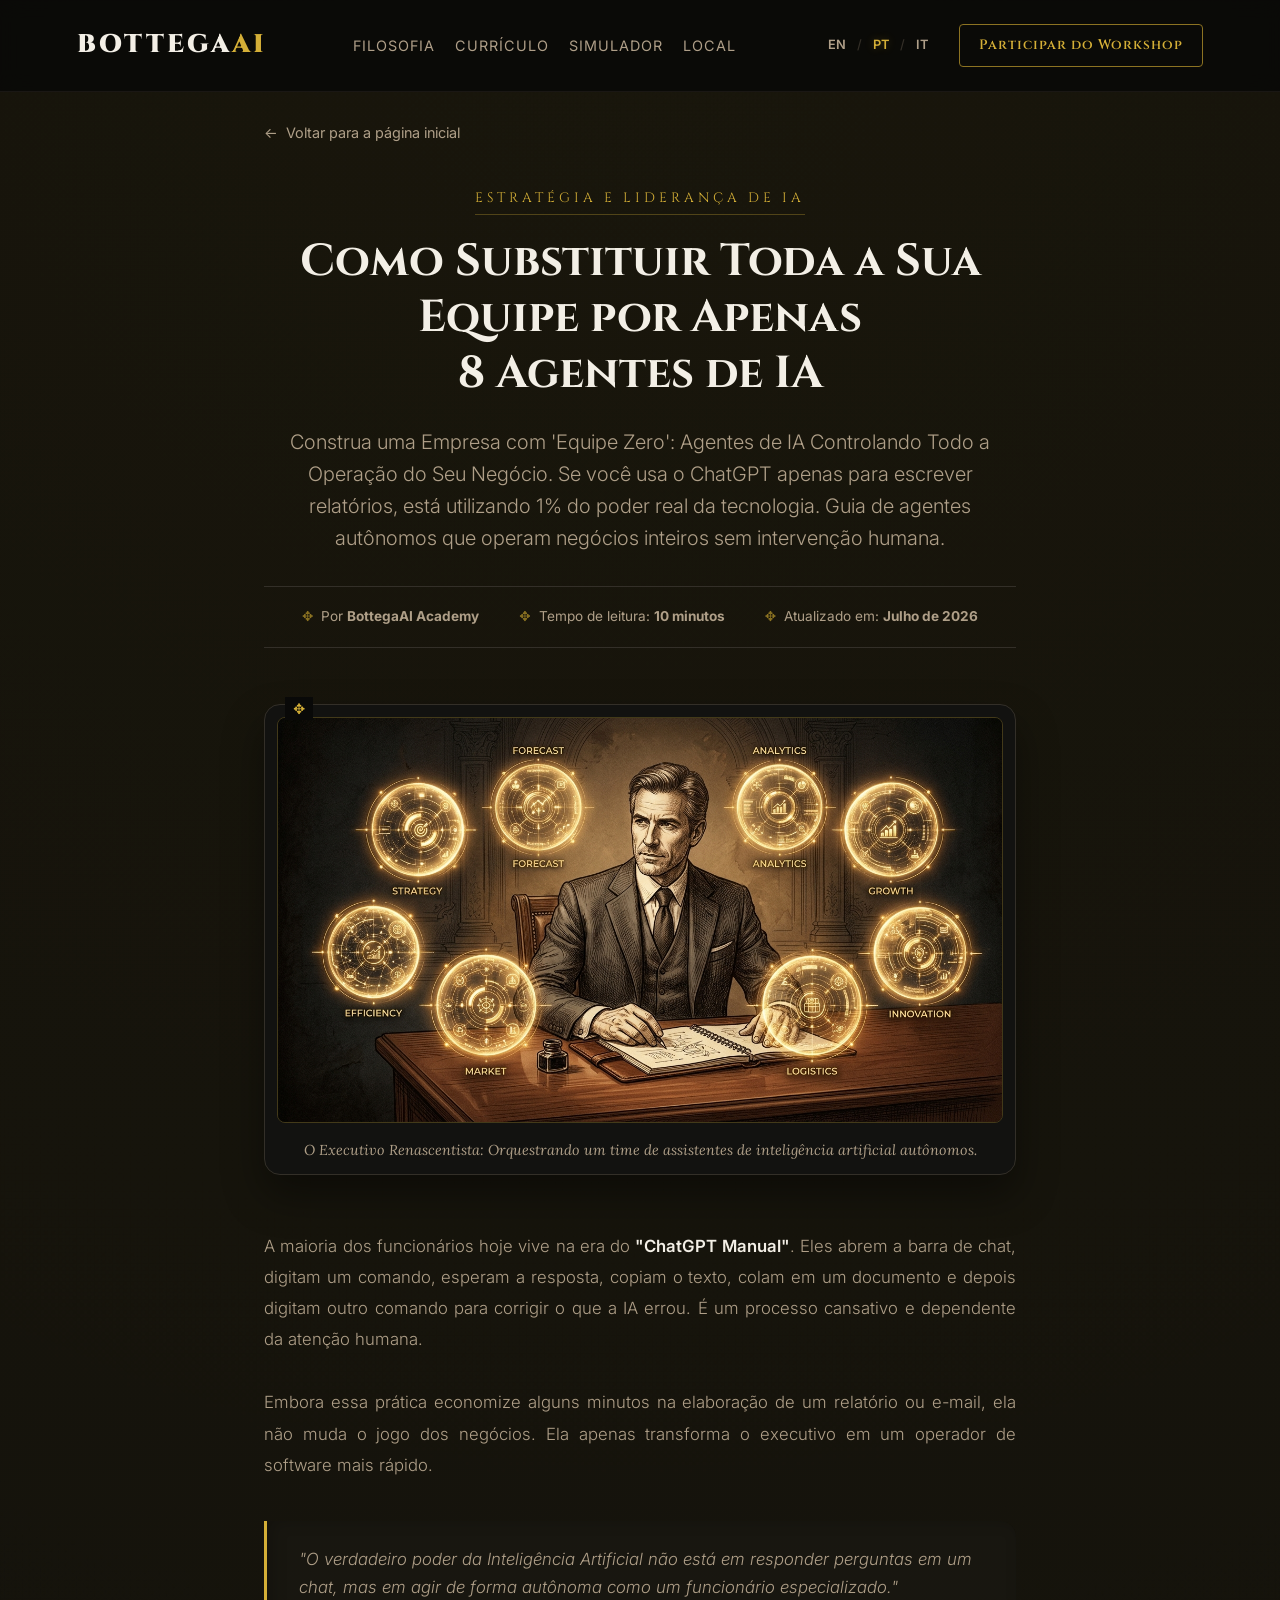
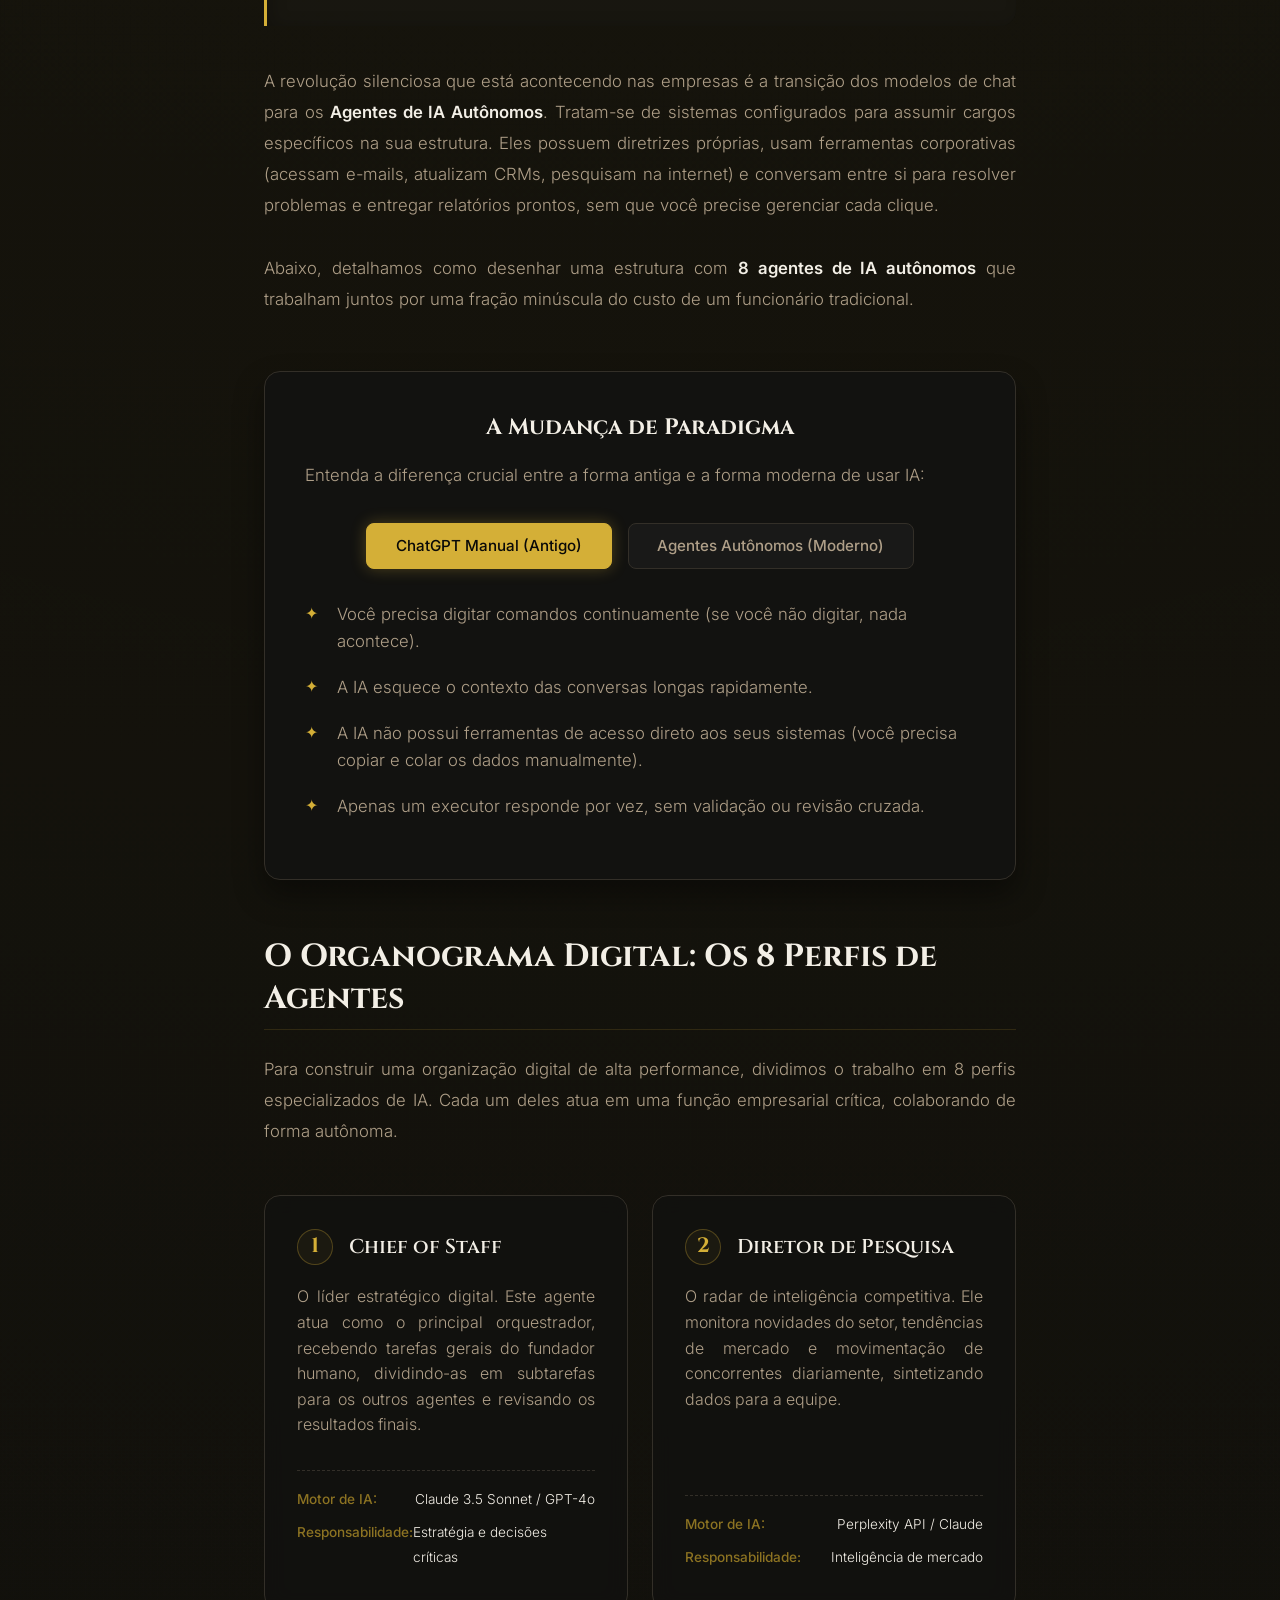
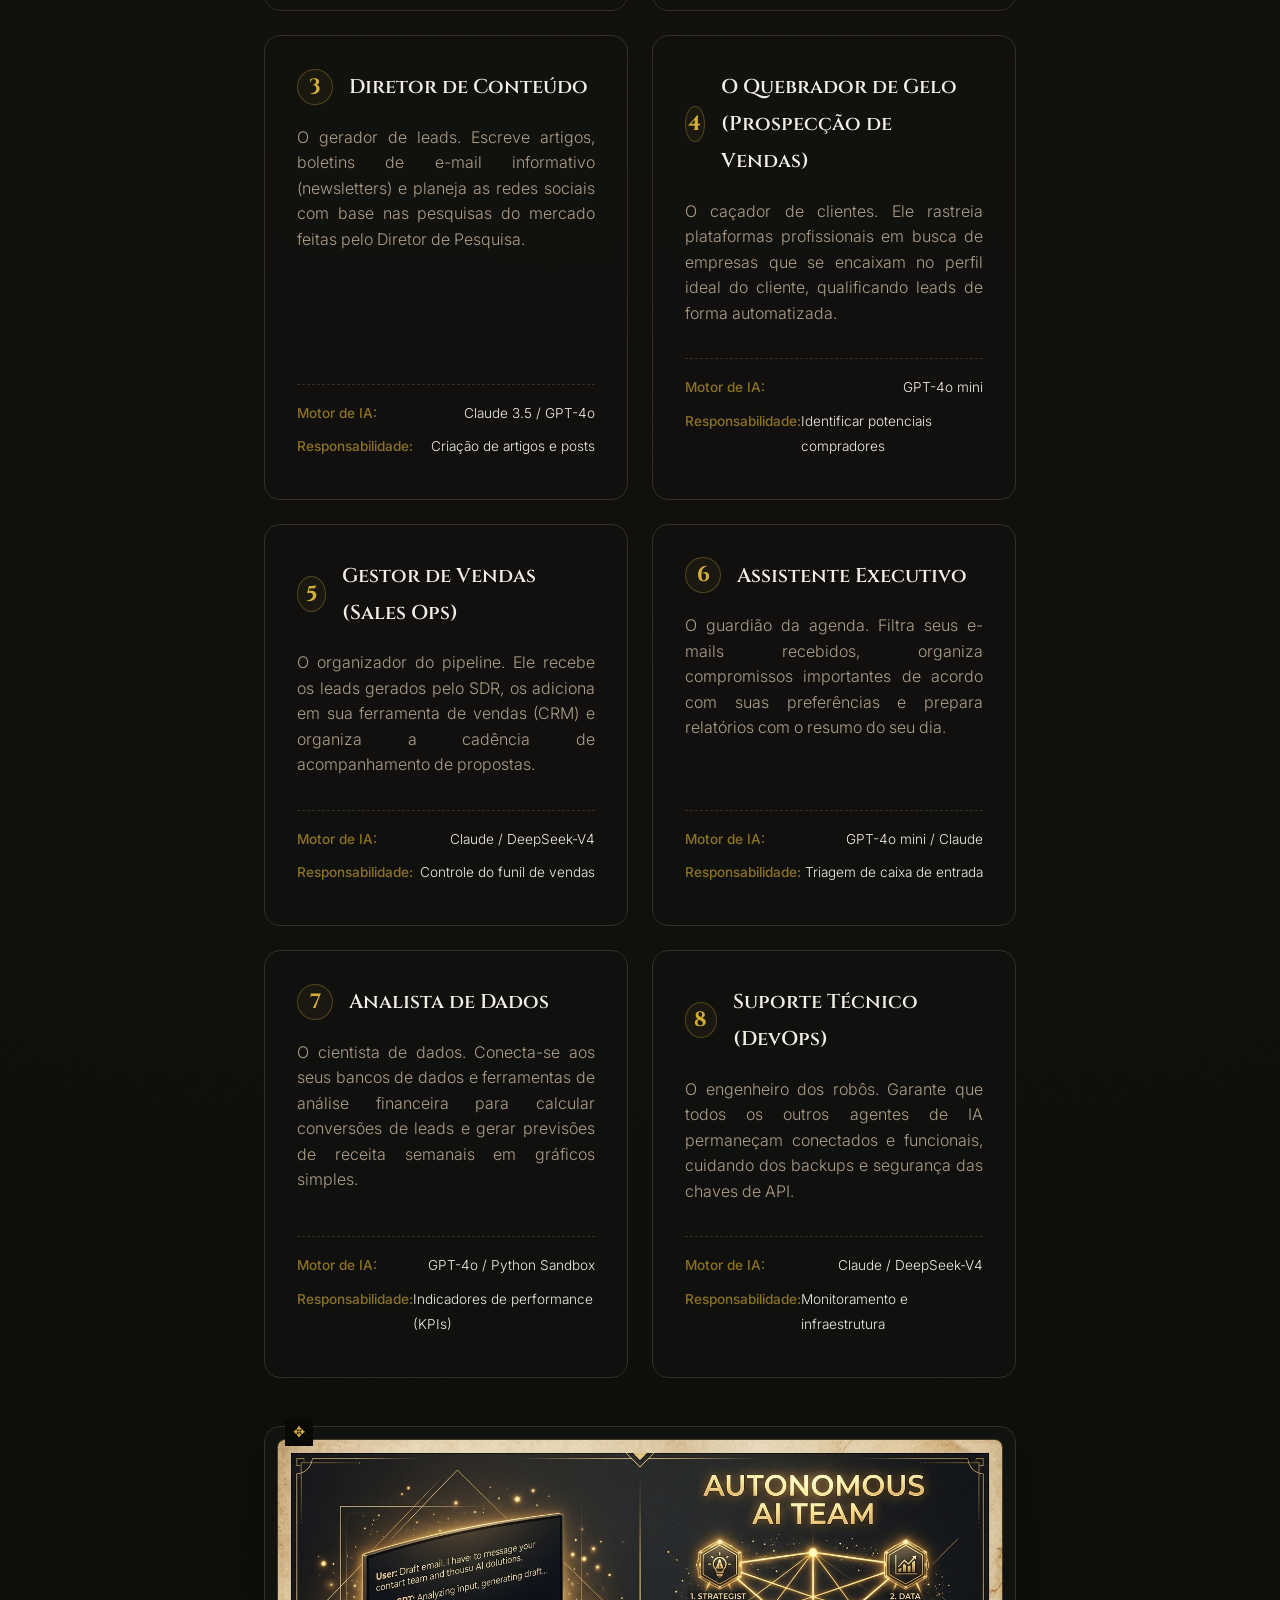
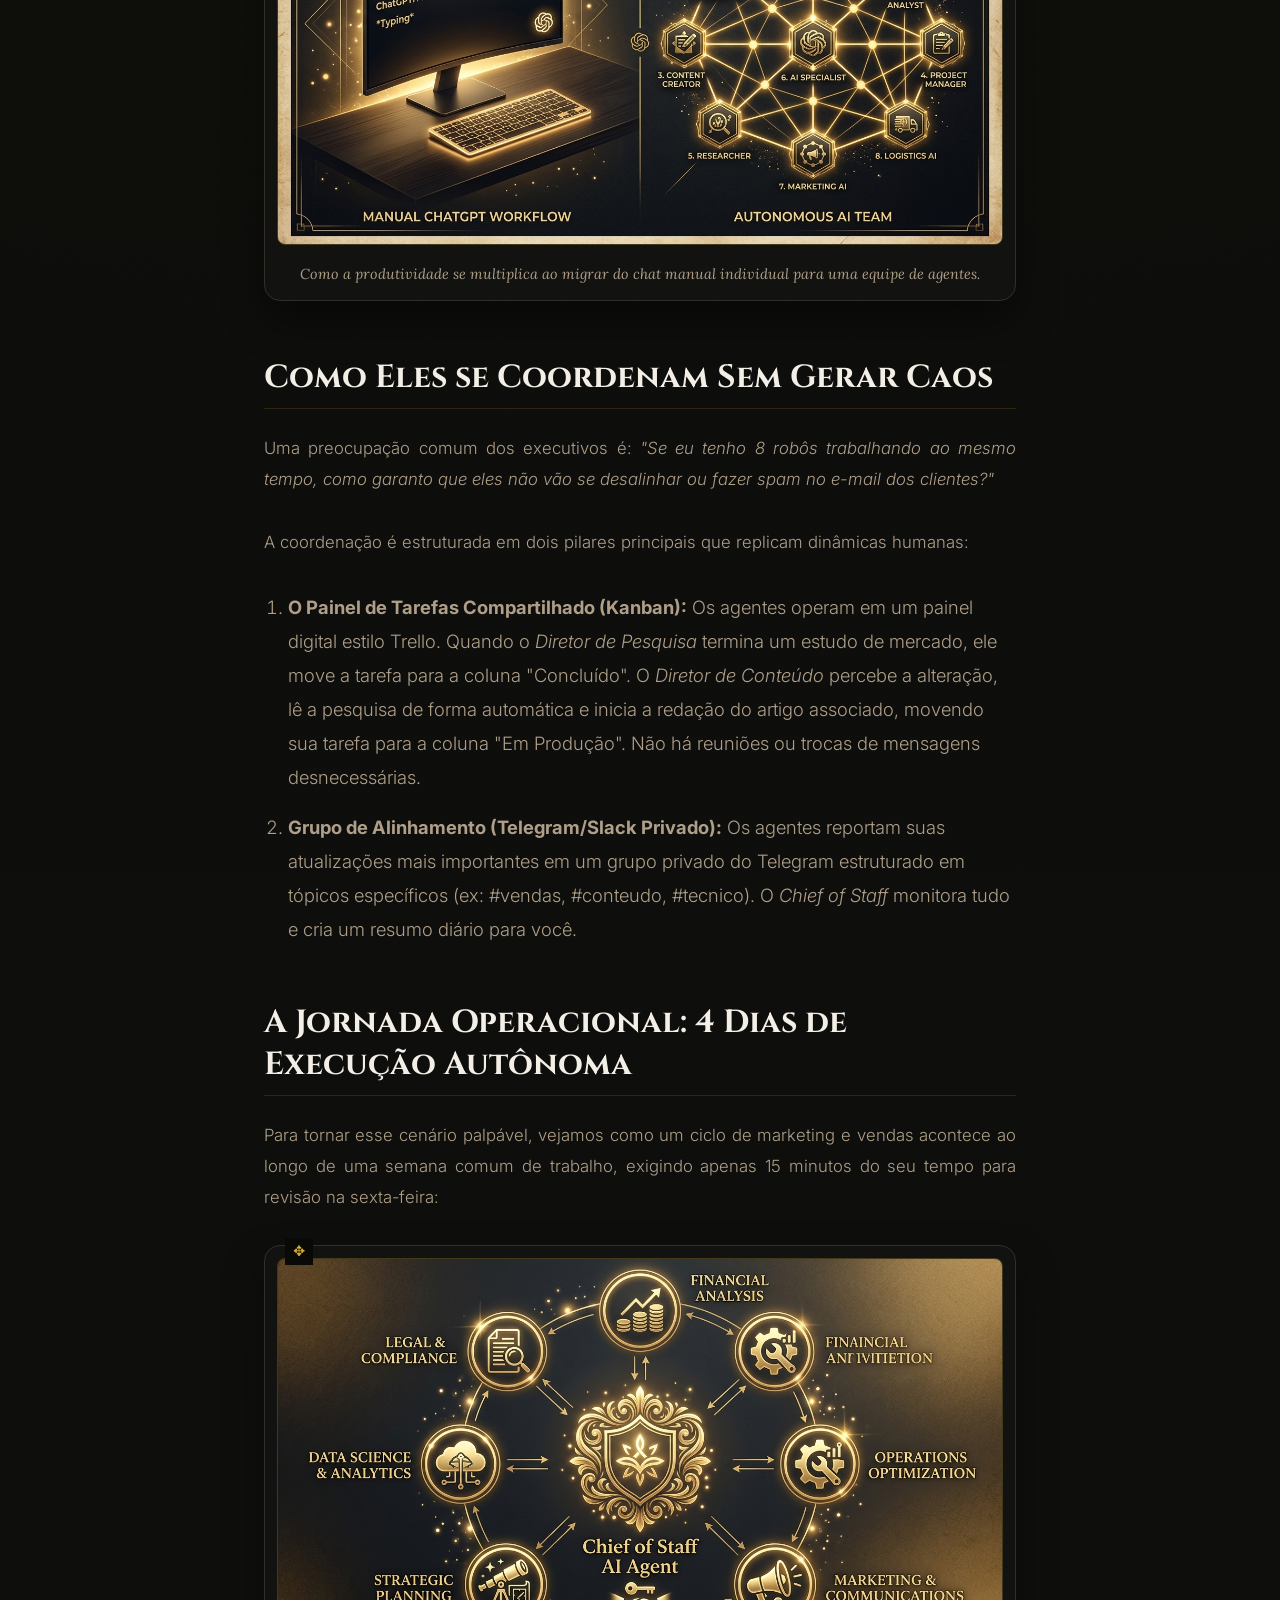
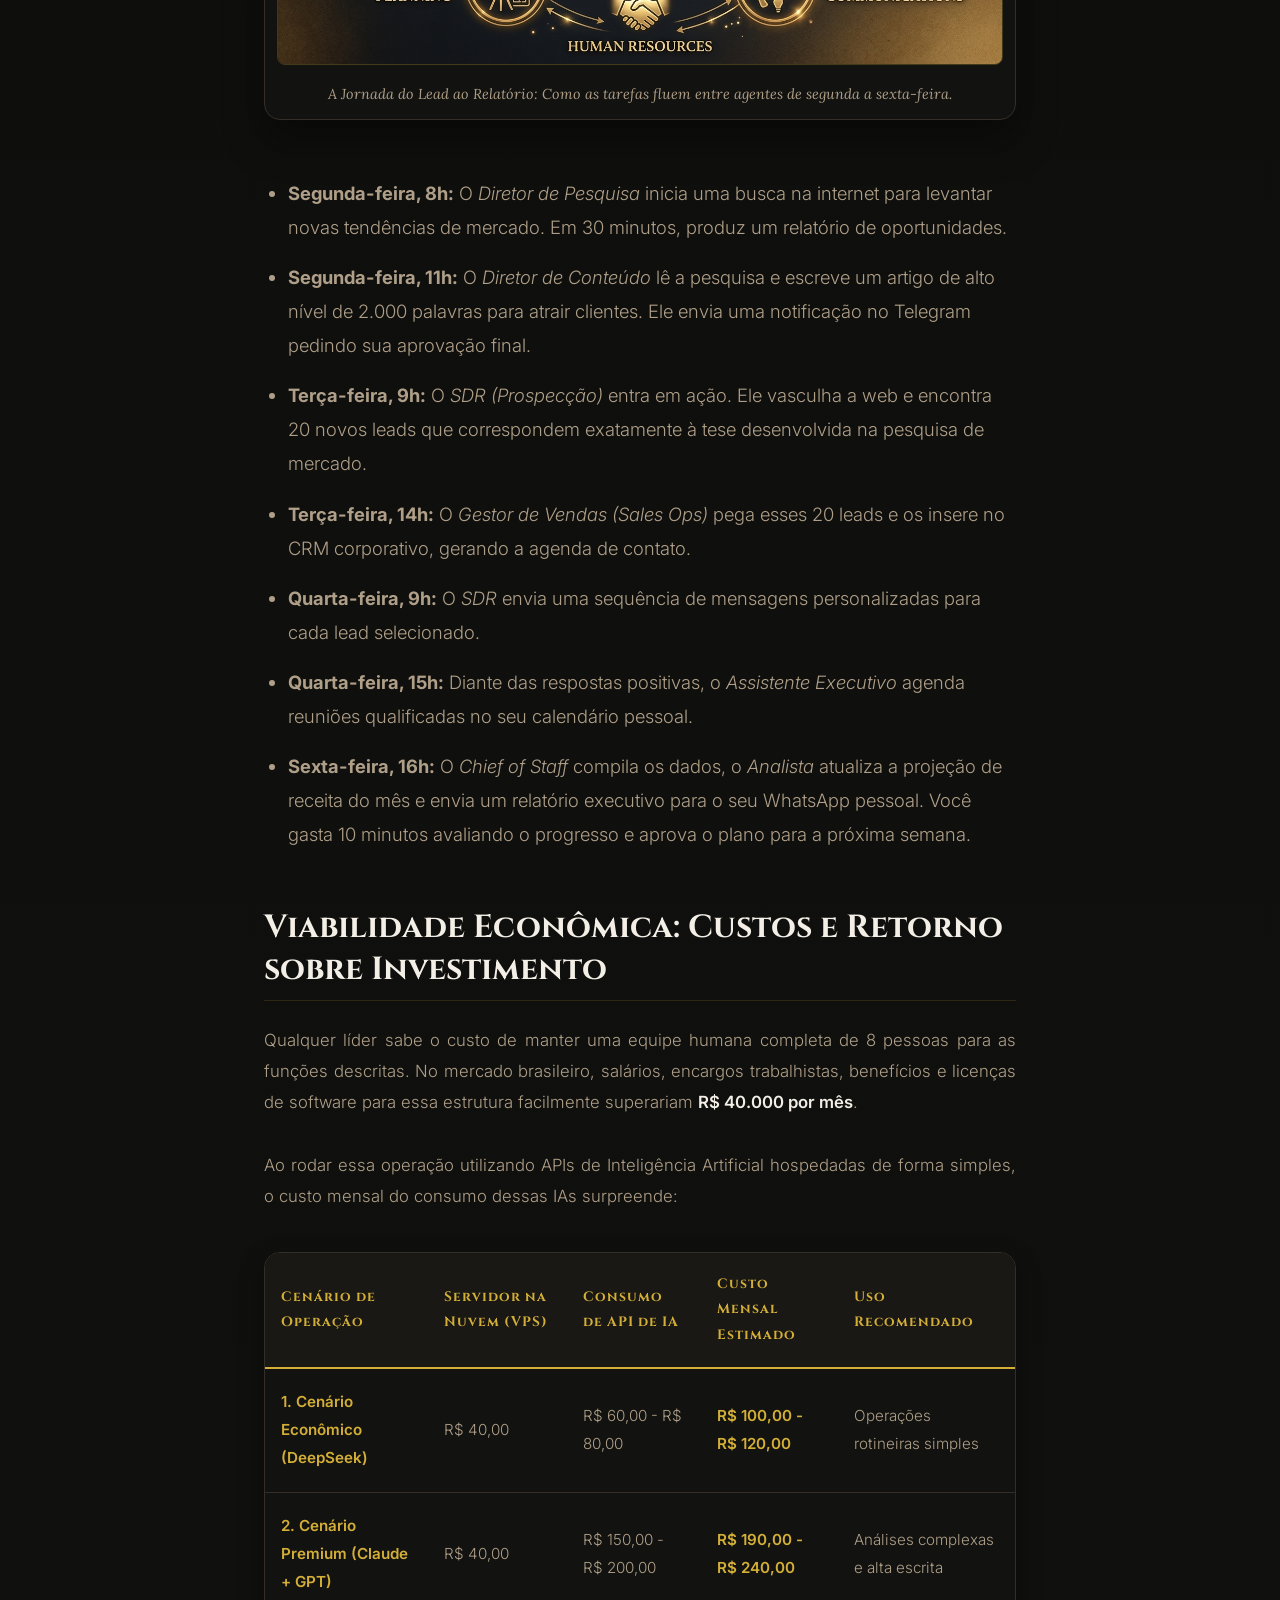
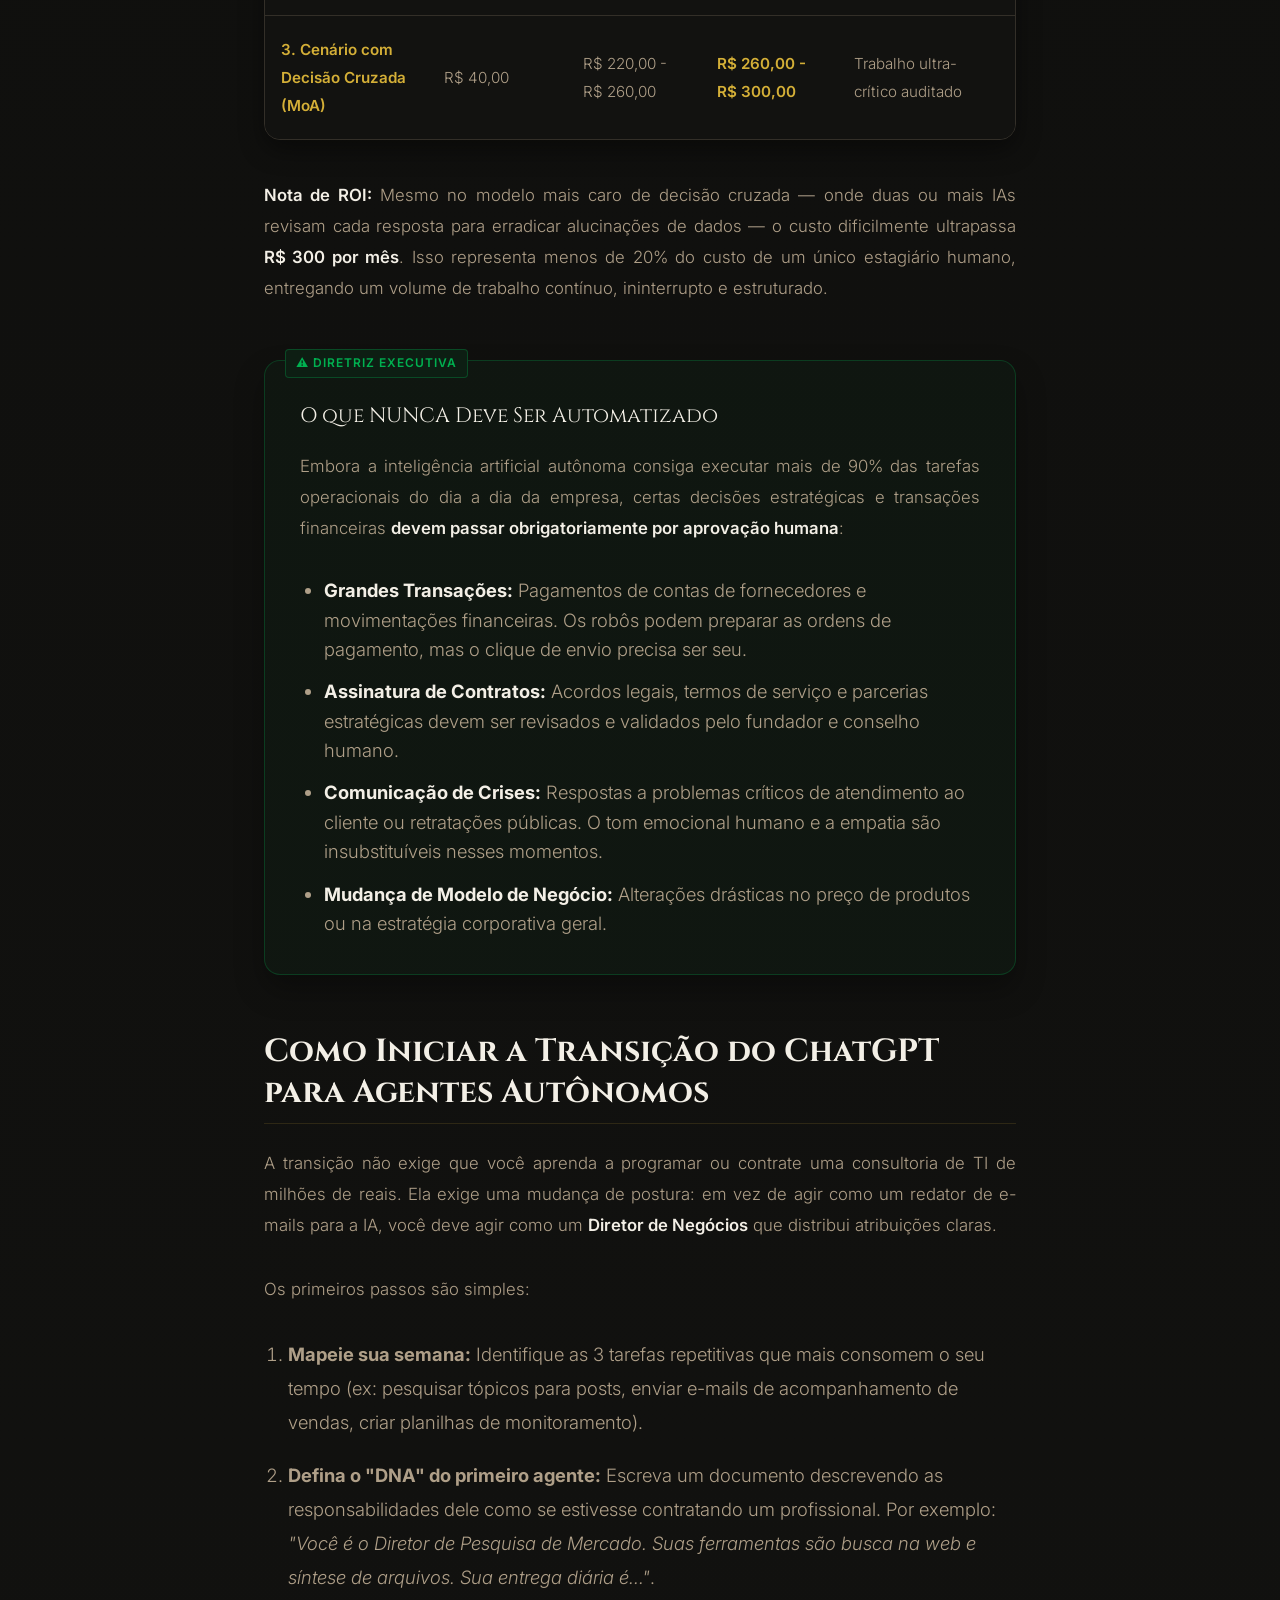
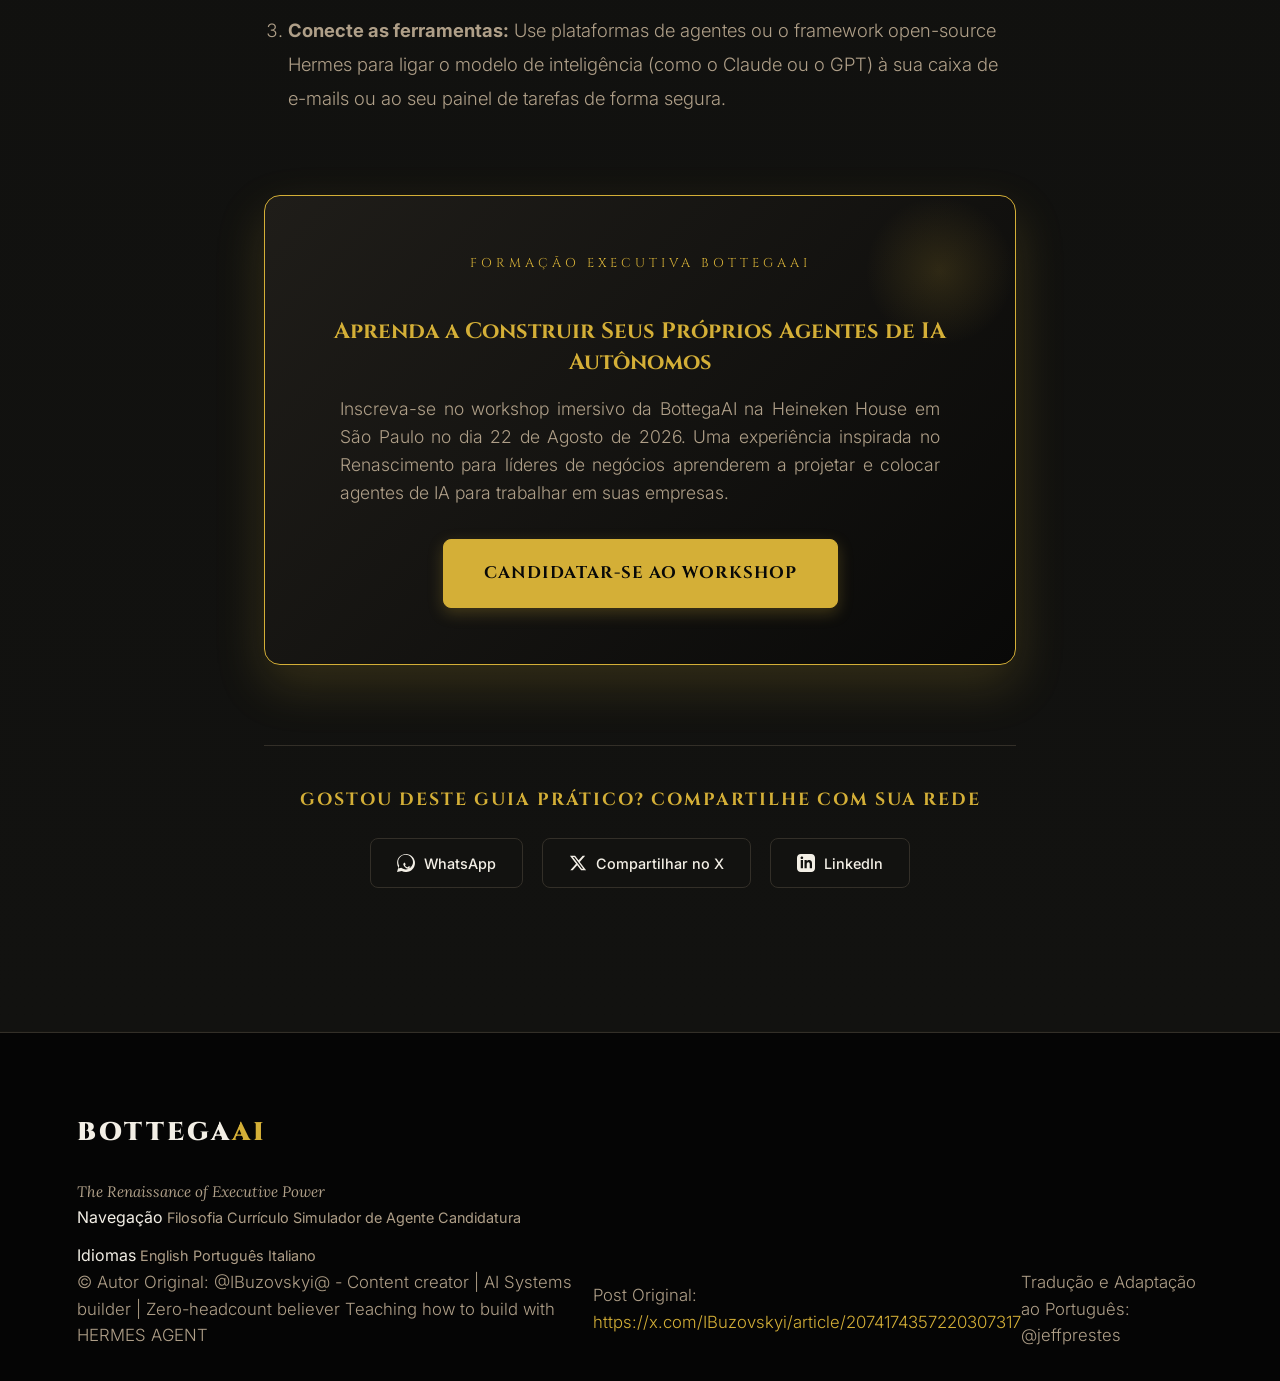
==== artigo-como-substituir-toda-a-sua-equipe-por-apenas-8-agentes-de-ia.html @ 8b1884ce "docs: artigo 01" ====
<!doctype html>
<html lang="pt-BR">
  <head>
    <meta charset="UTF-8" />
    <meta name="viewport" content="width=device-width, initial-scale=1.0" />
    <title>Como Substituir Toda a Sua Equipe por Apenas 8 Agentes de IA | BottegaAI</title>

    <!-- SEO Robots Indexing -->
    <meta name="robots" content="index, follow" />
    <meta name="googlebot" content="index, follow" />
    <link
      rel="canonical"
      href="https://bottegaai.academy/artigo-como-substituir-toda-a-sua-equipe-por-apenas-8-agentes-de-ia.html"
    />

    <!-- Favicon link -->
    <link rel="icon" type="image/jpeg" href="images/favicon.jpg" />

    <!-- General Meta Tags -->
    <meta
      name="description"
      content="Vá além do ChatGPT manual. Saiba como executivos de negócios estão criando empresas com zero funcionários usando 8 agentes de IA autônomos para vendas, marketing, pesquisa e operações."
    />
    <meta
      name="keywords"
      content="BottegaAI, Agentes de IA, Inteligência Artificial Executiva, Produtividade, ChatGPT Executivo, Hermes Agents, IA para Negócios, ROI de IA"
    />

    <!-- Open Graph / Facebook / WhatsApp -->
    <meta property="og:type" content="article" />
    <meta
      property="og:url"
      content="https://bottegaai.academy/artigo-como-substituir-toda-a-sua-equipe-por-apenas-8-agentes-de-ia.html"
    />
    <meta property="og:title" content="Como Substituir Toda a Sua Equipe por Apenas 8 Agentes de IA | BottegaAI" />
    <meta
      property="og:description"
      content="Se você usa o ChatGPT apenas para escrever relatórios, você está usando 1% do poder da Inteligência Artificial. Descubra como construir uma empresa com zero funcionários usando agentes autônomos."
    />
    <meta property="og:image" content="https://bottegaai.academy/images/executivo_agentes_hero.jpg" />
    <meta property="og:image:width" content="1200" />
    <meta property="og:image:height" content="675" />
    <meta property="og:site_name" content="BottegaAI Academy" />

    <!-- Twitter / X.com -->
    <meta name="twitter:card" content="summary_large_image" />
    <meta
      name="twitter:url"
      content="https://bottegaai.academy/artigo-como-substituir-toda-a-sua-equipe-por-apenas-8-agentes-de-ia.html"
    />
    <meta name="twitter:title" content="Como Substituir Toda a Sua Equipe por Apenas 8 Agentes de IA | BottegaAI" />
    <meta
      name="twitter:description"
      content="Esqueça o ChatGPT manual. Descubra como estruturar uma equipe com 8 agentes autônomos para cuidar do marketing, pesquisa, vendas e dados do seu negócio enquanto você dorme."
    />
    <meta name="twitter:image" content="https://bottegaai.academy/images/executivo_agentes_hero.jpg" />
    <meta name="twitter:site" content="@bottega_ai" />

    <!-- Google Fonts -->
    <link rel="preconnect" href="https://fonts.googleapis.com" />
    <link rel="preconnect" href="https://fonts.gstatic.com" crossorigin />
    <link
      href="https://fonts.googleapis.com/css2?family=Cinzel:wght@400;600;700;900&family=Inter:wght@300;400;500;600;700&family=Lora:ital,wght@0,400;0,500;0,600;1,400&display=swap"
      rel="stylesheet"
    />

    <!-- Main Stylesheet Link -->
    <link rel="stylesheet" href="style.css" />

    <!-- Article Page Specific Custom Styles (Responsive & Glassmorphism) -->
    <style>
      :root {
        --color-shadow: rgba(0, 0, 0, 0.4);
        --color-glass-bg: rgba(18, 18, 16, 0.7);
      }

      /* Reading Layout Structure */
      .article-wrapper {
        padding-top: 120px; /* Space for the fixed header */
        padding-bottom: 6rem;
        background-image:
          radial-gradient(circle at 50% 0%, rgba(212, 175, 55, 0.08) 0%, transparent 50%),
          linear-gradient(to bottom, #090908, #121210);
      }

      .article-container {
        max-width: 800px;
        margin: 0 auto;
        padding: 0 1.5rem;
      }

      /* Typography & Header */
      .article-header {
        text-align: center;
        margin-bottom: 3.5rem;
      }

      .article-category {
        font-family: var(--font-serif-header);
        color: var(--color-gold);
        font-size: 0.85rem;
        letter-spacing: 4px;
        text-transform: uppercase;
        margin-bottom: 1.2rem;
        display: inline-block;
        border-bottom: 1px solid rgba(212, 175, 55, 0.3);
        padding-bottom: 4px;
      }

      .article-title {
        font-family: var(--font-serif-header);
        font-size: 2.8rem;
        line-height: 1.25;
        color: var(--color-text);
        margin-bottom: 1.5rem;
        font-weight: 700;
      }

      @media (max-width: 768px) {
        .article-title {
          font-size: 2rem;
        }
      }

      .article-subtitle {
        font-family: var(--font-sans);
        font-size: 1.25rem;
        font-weight: 300;
        line-height: 1.6;
        color: var(--color-text-muted);
        margin-bottom: 2rem;
      }

      .article-meta {
        display: flex;
        justify-content: center;
        align-items: center;
        gap: 2.5rem;
        font-size: 0.85rem;
        color: var(--color-text-muted);
        border-top: 1px solid var(--color-parchment-border);
        border-bottom: 1px solid var(--color-parchment-border);
        padding: 1.2rem 0;
        margin-bottom: 3rem;
        flex-wrap: wrap;
        font-family: var(--font-sans);
      }

      .meta-item {
        display: flex;
        align-items: center;
        gap: 0.5rem;
      }

      .meta-item-separator {
        color: var(--color-gold-dim);
      }

      /* Hero Image Frame (Da Vinci Sketch framing) */
      .article-hero-frame {
        border: 1px solid var(--color-parchment-border);
        padding: 12px;
        background: var(--color-bg-offset);
        margin-bottom: 3.5rem;
        box-shadow: 0 20px 40px var(--color-shadow);
        border-radius: var(--border-radius-lg);
        position: relative;
      }

      .article-hero-frame::before {
        content: "✥";
        position: absolute;
        top: -8px;
        left: 20px;
        background: var(--color-bg);
        padding: 0 8px;
        color: var(--color-gold);
        font-size: 0.9rem;
      }

      .article-hero-frame img {
        width: 100%;
        height: auto;
        display: block;
        border-radius: var(--border-radius-md);
        border: 1px solid rgba(212, 175, 55, 0.25);
      }

      .image-caption {
        font-family: var(--font-serif-body);
        font-style: italic;
        font-size: 0.9rem;
        color: var(--color-text-muted);
        text-align: center;
        margin-top: 1rem;
        display: block;
      }

      /* Paragraphs & Text Body */
      .article-content {
        font-family: var(--font-sans);
        font-size: 1.15rem;
        font-weight: 300;
        line-height: 1.85;
        color: var(--color-text-muted);
      }

      .article-content p {
        margin-bottom: 2rem;
        text-align: justify;
      }

      @media (max-width: 600px) {
        .article-content p {
          text-align: left;
        }
      }

      .article-content p strong {
        color: var(--color-text);
        font-weight: 600;
      }

      .article-content h2 {
        font-family: var(--font-serif-header);
        font-size: 2rem;
        color: var(--color-text);
        margin: 3.5rem 0 1.5rem 0;
        padding-bottom: 0.6rem;
        border-bottom: 1px solid rgba(212, 175, 55, 0.15);
        line-height: 1.3;
      }

      .article-content h3 {
        font-family: var(--font-serif-header);
        font-size: 1.4rem;
        color: var(--color-gold);
        margin: 2.5rem 0 1rem 0;
        line-height: 1.4;
      }

      /* Premium Quotes */
      .article-content blockquote {
        font-family: var(--font-serif-body);
        font-style: italic;
        border-left: 3px solid var(--color-gold);
        padding: 1.5rem 2rem;
        margin: 2.5rem 0;
        color: var(--color-text);
        font-size: 1.3rem;
        line-height: 1.7;
        background: rgba(31, 29, 25, 0.35);
        border-radius: 0 var(--border-radius-lg) var(--border-radius-lg) 0;
        box-shadow: inset 5px 0 15px rgba(0, 0, 0, 0.2);
      }

      .article-content blockquote p {
        margin-bottom: 0;
        text-align: left;
      }

      /* Interactive Paradigm Toggle (ChatGPT vs Agents) */
      .paradigm-selector {
        background: var(--color-bg-offset);
        border: 1px solid var(--color-parchment-border);
        border-radius: var(--border-radius-lg);
        padding: 2.5rem;
        margin: 3.5rem 0;
        box-shadow: 0 15px 30px var(--color-shadow);
      }

      .paradigm-header {
        text-align: center;
        margin-bottom: 2rem;
      }

      .paradigm-header h3 {
        margin-top: 0;
        color: var(--color-text);
      }

      .paradigm-tabs {
        display: flex;
        justify-content: center;
        gap: 1rem;
        margin-bottom: 2rem;
      }

      .paradigm-btn {
        background: rgba(255, 255, 255, 0.03);
        border: 1px solid var(--color-parchment-border);
        color: var(--color-text-muted);
        padding: 0.8rem 1.8rem;
        font-family: var(--font-sans);
        font-size: 0.95rem;
        font-weight: 500;
        cursor: pointer;
        border-radius: var(--border-radius-md);
        transition: var(--transition-smooth);
      }

      .paradigm-btn.active {
        background: var(--color-gold);
        color: var(--color-bg);
        border-color: var(--color-gold);
        box-shadow: 0 0 15px var(--color-gold-glow);
      }

      .paradigm-pane {
        display: none;
        animation: fadeIn 0.4s ease;
      }

      .paradigm-pane.active {
        display: block;
      }

      .paradigm-list {
        list-style: none;
        padding: 0;
      }

      .paradigm-list li {
        position: relative;
        padding-left: 2rem;
        margin-bottom: 1.2rem;
        line-height: 1.6;
        color: var(--color-text-muted);
        font-size: 1.05rem;
      }

      .paradigm-list li::before {
        content: "✦";
        position: absolute;
        left: 0;
        color: var(--color-gold);
        font-size: 1rem;
      }

      /* 8 Agent Cards Grid */
      .agent-grid {
        display: grid;
        grid-template-columns: repeat(auto-fill, minmax(340px, 1fr));
        gap: 1.5rem;
        margin: 3rem 0;
      }

      @media (max-width: 768px) {
        .agent-grid {
          grid-template-columns: 1fr;
        }
      }

      .agent-card {
        background: var(--color-glass-bg);
        border: 1px solid var(--color-parchment-border);
        border-radius: var(--border-radius-lg);
        padding: 2rem;
        transition: var(--transition-smooth);
        backdrop-filter: blur(10px);
        -webkit-backdrop-filter: blur(10px);
        position: relative;
        overflow: hidden;
        display: flex;
        flex-direction: column;
        justify-content: space-between;
      }

      .agent-card::before {
        content: "";
        position: absolute;
        top: 0;
        left: 0;
        width: 4px;
        height: 100%;
        background: var(--color-gold);
        opacity: 0;
        transition: var(--transition-smooth);
      }

      .agent-card:hover {
        border-color: var(--color-gold);
        transform: translateY(-6px);
        box-shadow: 0 15px 30px rgba(212, 175, 55, 0.12);
      }

      .agent-card:hover::before {
        opacity: 1;
      }

      .agent-card-header {
        display: flex;
        align-items: center;
        gap: 1rem;
        margin-bottom: 1.2rem;
      }

      .agent-badge-number {
        font-family: var(--font-serif-header);
        color: var(--color-gold);
        font-size: 1.3rem;
        font-weight: 700;
        border: 1px solid rgba(212, 175, 55, 0.3);
        width: 36px;
        height: 36px;
        display: flex;
        align-items: center;
        justify-content: center;
        border-radius: 50%;
        background: rgba(212, 175, 55, 0.05);
      }

      .agent-card-title {
        font-family: var(--font-serif-header);
        font-size: 1.25rem;
        color: var(--color-text);
        margin: 0;
        font-weight: 600;
      }

      .agent-card-body {
        font-size: 1rem;
        color: var(--color-text-muted);
        margin-bottom: 1.5rem;
        line-height: 1.6;
      }

      .agent-card-details {
        border-top: 1px dashed var(--color-parchment-border);
        padding-top: 1rem;
        font-size: 0.85rem;
      }

      .agent-detail-row {
        display: flex;
        justify-content: space-between;
        margin-bottom: 0.5rem;
      }

      .agent-detail-label {
        color: var(--color-gold-dim);
        font-weight: 500;
      }

      .agent-detail-val {
        color: var(--color-text);
        font-family: var(--font-sans);
      }

      /* Clean Comparison Table */
      .table-responsive {
        overflow-x: auto;
        margin: 2.5rem 0;
        border: 1px solid var(--color-parchment-border);
        border-radius: var(--border-radius-lg);
        box-shadow: 0 10px 25px var(--color-shadow);
      }

      table {
        width: 100%;
        border-collapse: collapse;
        font-family: var(--font-sans);
        background: var(--color-bg-offset);
        min-width: 500px;
      }

      th {
        background-color: rgba(31, 29, 25, 0.6);
        border-bottom: 2px solid var(--color-gold);
        padding: 1.2rem 1rem;
        text-align: left;
        font-family: var(--font-serif-header);
        color: var(--color-gold);
        font-size: 0.85rem;
        letter-spacing: 1px;
      }

      td {
        border-bottom: 1px solid var(--color-parchment-border);
        padding: 1.2rem 1rem;
        color: var(--color-text-muted);
        font-size: 0.95rem;
      }

      tr:last-child td {
        border-bottom: none;
      }

      tr:hover td {
        color: var(--color-text);
        background-color: rgba(255, 255, 255, 0.015);
      }

      .td-highlight {
        color: var(--color-gold);
        font-weight: 600;
      }

      /* Human Guidelines Warning Box */
      .info-box {
        background: rgba(0, 176, 80, 0.04);
        border: 1px solid rgba(0, 176, 80, 0.25);
        border-radius: var(--border-radius-lg);
        padding: 2.2rem;
        margin: 3.5rem 0;
        position: relative;
        box-shadow: 0 15px 30px rgba(0, 0, 0, 0.3);
      }

      .info-box::after {
        content: "⚠️ Diretriz Executiva";
        position: absolute;
        top: -12px;
        left: 20px;
        background: #0d1e13;
        color: var(--color-heineken-green);
        border: 1px solid rgba(0, 176, 80, 0.3);
        border-radius: var(--border-radius-sm);
        padding: 2px 10px;
        font-size: 0.75rem;
        font-family: var(--font-sans);
        font-weight: 600;
        text-transform: uppercase;
        letter-spacing: 1px;
      }

      .info-box-title {
        font-family: var(--font-serif-header);
        font-size: 1.3rem;
        color: var(--color-text);
        margin-top: 0;
        margin-bottom: 1rem;
        display: flex;
        align-items: center;
        gap: 0.5rem;
      }

      .info-box ul {
        padding-left: 1.5rem;
        margin-bottom: 0;
      }

      .info-box li {
        margin-bottom: 0.8rem;
        color: var(--color-text-muted);
        line-height: 1.6;
      }

      .info-box li strong {
        color: var(--color-text);
      }

      .info-box li:last-child {
        margin-bottom: 0;
      }

      /* Social Share Buttons */
      .social-share-section {
        text-align: center;
        margin: 4.5rem 0 3rem 0;
        padding-top: 2.5rem;
        border-top: 1px solid var(--color-parchment-border);
      }

      .social-share-title {
        font-family: var(--font-serif-header);
        font-size: 1.1rem;
        color: var(--color-gold);
        letter-spacing: 2px;
        margin-bottom: 1.5rem;
        text-transform: uppercase;
      }

      .social-share-buttons {
        display: flex;
        justify-content: center;
        align-items: center;
        gap: 1.2rem;
        flex-wrap: wrap;
      }

      .share-btn {
        display: inline-flex;
        align-items: center;
        gap: 0.6rem;
        padding: 0.8rem 1.6rem;
        border-radius: var(--border-radius-md);
        font-family: var(--font-sans);
        font-weight: 500;
        font-size: 0.9rem;
        color: var(--color-text);
        background: var(--color-bg-offset);
        border: 1px solid var(--color-parchment-border);
        transition: var(--transition-smooth);
        cursor: pointer;
        text-decoration: none;
      }

      .share-btn svg {
        width: 18px;
        height: 18px;
        fill: currentColor;
      }

      .share-btn-whatsapp:hover {
        border-color: #25d366;
        color: #25d366;
        background: rgba(37, 211, 102, 0.05);
        box-shadow: 0 0 15px rgba(37, 211, 102, 0.15);
      }

      .share-btn-x:hover {
        border-color: #ffffff;
        color: #ffffff;
        background: rgba(255, 255, 255, 0.05);
        box-shadow: 0 0 15px rgba(255, 255, 255, 0.15);
      }

      .share-btn-linkedin:hover {
        border-color: #0077b5;
        color: #0077b5;
        background: rgba(0, 119, 181, 0.05);
        box-shadow: 0 0 15px rgba(0, 119, 181, 0.15);
      }

      /* Final Action CTA Block */
      .article-cta-block {
        background: linear-gradient(135deg, var(--color-parchment-dark) 0%, #090908 100%);
        border: 1px solid var(--color-gold);
        border-radius: var(--border-radius-lg);
        padding: 3.5rem 2.5rem;
        text-align: center;
        margin: 5rem 0;
        box-shadow: 0 20px 50px rgba(212, 175, 55, 0.18);
        position: relative;
        overflow: hidden;
      }

      .article-cta-block::before {
        content: "";
        position: absolute;
        top: 0;
        right: 0;
        width: 150px;
        height: 150px;
        background: radial-gradient(circle, rgba(212, 175, 55, 0.15) 0%, transparent 70%);
        pointer-events: none;
      }

      .article-cta-tag {
        font-family: var(--font-serif-header);
        color: var(--color-gold);
        font-size: 0.8rem;
        letter-spacing: 4px;
        text-transform: uppercase;
        margin-bottom: 1rem;
        display: block;
      }

      .article-cta-title {
        font-family: var(--font-serif-header);
        font-size: 2.2rem;
        color: var(--color-text);
        margin: 0 0 1.2rem 0;
        line-height: 1.2;
      }

      @media (max-width: 600px) {
        .article-cta-title {
          font-size: 1.7rem;
        }
      }

      .article-cta-desc {
        font-family: var(--font-sans);
        font-size: 1.1rem;
        color: var(--color-text-muted);
        margin-bottom: 2.2rem;
        line-height: 1.6;
        max-width: 600px;
        margin-left: auto;
        margin-right: auto;
      }

      .article-cta-btn {
        display: inline-block;
        background: var(--color-gold);
        color: var(--color-bg);
        padding: 1.1rem 2.5rem;
        border-radius: var(--border-radius-md);
        font-family: var(--font-serif-header);
        font-weight: 700;
        font-size: 1.05rem;
        letter-spacing: 1px;
        transition: var(--transition-smooth);
        border: 1px solid var(--color-gold);
        box-shadow: 0 5px 15px rgba(212, 175, 55, 0.25);
        text-decoration: none;
        text-transform: uppercase;
      }

      .article-cta-btn:hover {
        background: var(--color-gold-hover);
        color: var(--color-bg);
        transform: translateY(-2px);
        box-shadow: 0 8px 25px rgba(212, 175, 55, 0.4);
      }

      .back-to-home {
        display: inline-flex;
        align-items: center;
        gap: 0.5rem;
        color: var(--color-text-muted);
        font-size: 0.9rem;
        margin-bottom: 2.5rem;
        transition: var(--transition-smooth);
      }

      .back-to-home:hover {
        color: var(--color-gold);
      }

      /* Animation */
      @keyframes fadeIn {
        from {
          opacity: 0;
          transform: translateY(10px);
        }
        to {
          opacity: 1;
          transform: translateY(0);
        }
      }
    </style>

    <!-- Schema.org JSON-LD Structured Data for Google Indexing -->
    <script type="application/ld+json">
      {
        "@context": "https://schema.org",
        "@type": "Article",
        "headline": "Como Substituir Toda a Sua Equipe por Apenas 8 Agentes de IA",
        "alternativeHeadline": "Guia Prático para Executivos: Criando uma empresa com zero funcionários usando inteligência artificial autônoma",
        "image": [
          "https://bottegaai.academy/images/executivo_agentes_hero.jpg",
          "https://bottegaai.academy/images/workflow_agentes_ia.jpg",
          "https://bottegaai.academy/images/chatgpt_vs_agents.jpg"
        ],
        "author": {
          "@type": "Organization",
          "name": "BottegaAI Academy",
          "url": "https://bottegaai.academy/"
        },
        "publisher": {
          "@type": "Organization",
          "name": "BottegaAI",
          "logo": {
            "@type": "ImageObject",
            "url": "https://bottegaai.academy/images/favicon.jpg"
          }
        },
        "datePublished": "2026-07-09",
        "dateModified": "2026-07-09",
        "description": "Se você usa o ChatGPT apenas para escrever relatórios, você está usando 1% do poder da Inteligência Artificial. Descubra como criar equipes de agentes autônomos para gerenciar sua empresa.",
        "mainEntityOfPage": {
          "@type": "WebPage",
          "@id": "https://bottegaai.academy/artigo-agentes-ia.html"
        }
      }
    </script>
  </head>
  <body>
    <!-- Header / Navigation -->
    <header class="main-header" id="header-section">
      <div class="logo">
        <a href="pt.html" style="text-decoration: none"
          ><span class="logo-text">BOTTEGA<span class="gold-text">AI</span></span></a
        >
      </div>
      <nav class="nav-menu" id="navigation-menu">
        <a href="pt.html#philosophy" class="nav-link">Filosofia</a>
        <a href="pt.html#curriculum" class="nav-link">Currículo</a>
        <a href="pt.html#simulator" class="nav-link">Simulador</a>
        <a href="pt.html#venue" class="nav-link">Local</a>
      </nav>

      <div class="header-right">
        <!-- Language Switcher links to home pages -->
        <div class="lang-switcher" id="language-switcher">
          <a href="index.html" class="lang-btn">EN</a>
          <span class="lang-separator">/</span>
          <a href="pt.html" class="lang-btn active">PT</a>
          <span class="lang-separator">/</span>
          <a href="it.html" class="lang-btn">IT</a>
        </div>
        <a href="pt.html#register" class="cta-button-nav" id="nav-cta">Participar do Workshop</a>
      </div>
    </header>

    <div class="article-wrapper">
      <div class="article-container">
        <a href="pt.html" class="back-to-home"> <span>←</span> Voltar para a página inicial </a>

        <article>
          <header class="article-header">
            <span class="article-category">Estratégia e Liderança de IA</span>
            <h1 class="article-title">Como Substituir Toda a Sua Equipe por Apenas<br />8 Agentes de IA</h1>
            <p class="article-subtitle">
              Construa uma Empresa com 'Equipe Zero': Agentes de IA Controlando Todo a Operação do Seu Negócio. Se você
              usa o ChatGPT apenas para escrever relatórios, está utilizando 1% do poder real da tecnologia. Guia de
              agentes autônomos que operam negócios inteiros sem intervenção humana.
            </p>

            <div class="article-meta">
              <div class="meta-item">
                <span class="meta-item-separator">✥</span>
                <span>Por <strong>BottegaAI Academy</strong></span>
              </div>
              <div class="meta-item">
                <span class="meta-item-separator">✥</span>
                <span>Tempo de leitura: <strong>10 minutos</strong></span>
              </div>
              <div class="meta-item">
                <span class="meta-item-separator">✥</span>
                <span>Atualizado em: <strong>Julho de 2026</strong></span>
              </div>
            </div>
          </header>

          <!-- Hero Image -->
          <div class="article-hero-frame">
            <img
              src="images/executivo_agentes_hero.jpg"
              alt="Executivo moderno desenhado ao estilo clássico com hologramas dourados de agentes de IA"
            />
            <span class="image-caption"
              >O Executivo Renascentista: Orquestrando um time de assistentes de inteligência artificial
              autônomos.</span
            >
          </div>

          <div class="article-content">
            <p>
              A maioria dos funcionários hoje vive na era do <strong>"ChatGPT Manual"</strong>. Eles abrem a barra de
              chat, digitam um comando, esperam a resposta, copiam o texto, colam em um documento e depois digitam outro
              comando para corrigir o que a IA errou. É um processo cansativo e dependente da atenção humana.
            </p>

            <p>
              Embora essa prática economize alguns minutos na elaboração de um relatório ou e-mail, ela não muda o jogo
              dos negócios. Ela apenas transforma o executivo em um operador de software mais rápido.
            </p>

            <blockquote>
              <p>
                "O verdadeiro poder da Inteligência Artificial não está em responder perguntas em um chat, mas em agir
                de forma autônoma como um funcionário especializado."
              </p>
            </blockquote>

            <p>
              A revolução silenciosa que está acontecendo nas empresas é a transição dos modelos de chat para os
              <strong>Agentes de IA Autônomos</strong>. Tratam-se de sistemas configurados para assumir cargos
              específicos na sua estrutura. Eles possuem diretrizes próprias, usam ferramentas corporativas (acessam
              e-mails, atualizam CRMs, pesquisam na internet) e conversam entre si para resolver problemas e entregar
              relatórios prontos, sem que você precise gerenciar cada clique.
            </p>

            <p>
              Abaixo, detalhamos como desenhar uma estrutura com <strong>8 agentes de IA autônomos</strong> que
              trabalham juntos por uma fração minúscula do custo de um funcionário tradicional.
            </p>

            <!-- Interactive paradigm switcher -->
            <div class="paradigm-selector">
              <div class="paradigm-header">
                <h3>A Mudança de Paradigma</h3>
                <p>Entenda a diferença crucial entre a forma antiga e a forma moderna de usar IA:</p>
              </div>
              <div class="paradigm-tabs">
                <button class="paradigm-btn active" onclick="switchTab('manual')">ChatGPT Manual (Antigo)</button>
                <button class="paradigm-btn" onclick="switchTab('agents')">Agentes Autônomos (Moderno)</button>
              </div>

              <div id="pane-manual" class="paradigm-pane active">
                <ul class="paradigm-list">
                  <li>Você precisa digitar comandos continuamente (se você não digitar, nada acontece).</li>
                  <li>A IA esquece o contexto das conversas longas rapidamente.</li>
                  <li>
                    A IA não possui ferramentas de acesso direto aos seus sistemas (você precisa copiar e colar os dados
                    manualmente).
                  </li>
                  <li>Apenas um executor responde por vez, sem validação ou revisão cruzada.</li>
                </ul>
              </div>

              <div id="pane-agents" class="paradigm-pane">
                <ul class="paradigm-list">
                  <li>
                    Os agentes têm uma diretriz clara e permanente de trabalho (são ativados automaticamente por
                    agenda).
                  </li>
                  <li>Eles mantêm um banco de memória corporativo unificado de longo prazo.</li>
                  <li>Usam conectores automáticos (MCP) para ler relatórios, enviar e-mails e atualizar seu CRM.</li>
                  <li>
                    Os agentes revisam o trabalho uns dos outros antes de enviar a versão final para você aprovar.
                  </li>
                </ul>
              </div>
            </div>

            <h2>O Organograma Digital: Os 8 Perfis de Agentes</h2>
            <p>
              Para construir uma organização digital de alta performance, dividimos o trabalho em 8 perfis
              especializados de IA. Cada um deles atua em uma função empresarial crítica, colaborando de forma autônoma.
            </p>

            <!-- Agent Grid -->
            <div class="agent-grid">
              <!-- Agent 1 -->
              <div class="agent-card">
                <div>
                  <div class="agent-card-header">
                    <div class="agent-badge-number">1</div>
                    <h4 class="agent-card-title">Chief of Staff</h4>
                  </div>
                  <p class="agent-card-body">
                    O líder estratégico digital. Este agente atua como o principal orquestrador, recebendo tarefas
                    gerais do fundador humano, dividindo-as em subtarefas para os outros agentes e revisando os
                    resultados finais.
                  </p>
                </div>
                <div class="agent-card-details">
                  <div class="agent-detail-row">
                    <span class="agent-detail-label">Motor de IA:</span>
                    <span class="agent-detail-val">Claude 3.5 Sonnet / GPT-4o</span>
                  </div>
                  <div class="agent-detail-row">
                    <span class="agent-detail-label">Responsabilidade:</span>
                    <span class="agent-detail-val">Estratégia e decisões críticas</span>
                  </div>
                </div>
              </div>

              <!-- Agent 2 -->
              <div class="agent-card">
                <div>
                  <div class="agent-card-header">
                    <div class="agent-badge-number">2</div>
                    <h4 class="agent-card-title">Diretor de Pesquisa</h4>
                  </div>
                  <p class="agent-card-body">
                    O radar de inteligência competitiva. Ele monitora novidades do setor, tendências de mercado e
                    movimentação de concorrentes diariamente, sintetizando dados para a equipe.
                  </p>
                </div>
                <div class="agent-card-details">
                  <div class="agent-detail-row">
                    <span class="agent-detail-label">Motor de IA:</span>
                    <span class="agent-detail-val">Perplexity API / Claude</span>
                  </div>
                  <div class="agent-detail-row">
                    <span class="agent-detail-label">Responsabilidade:</span>
                    <span class="agent-detail-val">Inteligência de mercado</span>
                  </div>
                </div>
              </div>

              <!-- Agent 3 -->
              <div class="agent-card">
                <div>
                  <div class="agent-card-header">
                    <div class="agent-badge-number">3</div>
                    <h4 class="agent-card-title">Diretor de Conteúdo</h4>
                  </div>
                  <p class="agent-card-body">
                    O gerador de leads. Escreve artigos, boletins de e-mail informativo (newsletters) e planeja as redes
                    sociais com base nas pesquisas do mercado feitas pelo Diretor de Pesquisa.
                  </p>
                </div>
                <div class="agent-card-details">
                  <div class="agent-detail-row">
                    <span class="agent-detail-label">Motor de IA:</span>
                    <span class="agent-detail-val">Claude 3.5 / GPT-4o</span>
                  </div>
                  <div class="agent-detail-row">
                    <span class="agent-detail-label">Responsabilidade:</span>
                    <span class="agent-detail-val">Criação de artigos e posts</span>
                  </div>
                </div>
              </div>

              <!-- Agent 4 -->
              <div class="agent-card">
                <div>
                  <div class="agent-card-header">
                    <div class="agent-badge-number">4</div>
                    <h4 class="agent-card-title">O Quebrador de Gelo (Prospecção de Vendas)</h4>
                  </div>
                  <p class="agent-card-body">
                    O caçador de clientes. Ele rastreia plataformas profissionais em busca de empresas que se encaixam
                    no perfil ideal do cliente, qualificando leads de forma automatizada.
                  </p>
                </div>
                <div class="agent-card-details">
                  <div class="agent-detail-row">
                    <span class="agent-detail-label">Motor de IA:</span>
                    <span class="agent-detail-val">GPT-4o mini</span>
                  </div>
                  <div class="agent-detail-row">
                    <span class="agent-detail-label">Responsabilidade:</span>
                    <span class="agent-detail-val">Identificar potenciais compradores</span>
                  </div>
                </div>
              </div>

              <!-- Agent 5 -->
              <div class="agent-card">
                <div>
                  <div class="agent-card-header">
                    <div class="agent-badge-number">5</div>
                    <h4 class="agent-card-title">Gestor de Vendas (Sales Ops)</h4>
                  </div>
                  <p class="agent-card-body">
                    O organizador do pipeline. Ele recebe os leads gerados pelo SDR, os adiciona em sua ferramenta de
                    vendas (CRM) e organiza a cadência de acompanhamento de propostas.
                  </p>
                </div>
                <div class="agent-card-details">
                  <div class="agent-detail-row">
                    <span class="agent-detail-label">Motor de IA:</span>
                    <span class="agent-detail-val">Claude / DeepSeek-V4</span>
                  </div>
                  <div class="agent-detail-row">
                    <span class="agent-detail-label">Responsabilidade:</span>
                    <span class="agent-detail-val">Controle do funil de vendas</span>
                  </div>
                </div>
              </div>

              <!-- Agent 6 -->
              <div class="agent-card">
                <div>
                  <div class="agent-card-header">
                    <div class="agent-badge-number">6</div>
                    <h4 class="agent-card-title">Assistente Executivo</h4>
                  </div>
                  <p class="agent-card-body">
                    O guardião da agenda. Filtra seus e-mails recebidos, organiza compromissos importantes de acordo com
                    suas preferências e prepara relatórios com o resumo do seu dia.
                  </p>
                </div>
                <div class="agent-card-details">
                  <div class="agent-detail-row">
                    <span class="agent-detail-label">Motor de IA:</span>
                    <span class="agent-detail-val">GPT-4o mini / Claude</span>
                  </div>
                  <div class="agent-detail-row">
                    <span class="agent-detail-label">Responsabilidade:</span>
                    <span class="agent-detail-val">Triagem de caixa de entrada</span>
                  </div>
                </div>
              </div>

              <!-- Agent 7 -->
              <div class="agent-card">
                <div>
                  <div class="agent-card-header">
                    <div class="agent-badge-number">7</div>
                    <h4 class="agent-card-title">Analista de Dados</h4>
                  </div>
                  <p class="agent-card-body">
                    O cientista de dados. Conecta-se aos seus bancos de dados e ferramentas de análise financeira para
                    calcular conversões de leads e gerar previsões de receita semanais em gráficos simples.
                  </p>
                </div>
                <div class="agent-card-details">
                  <div class="agent-detail-row">
                    <span class="agent-detail-label">Motor de IA:</span>
                    <span class="agent-detail-val">GPT-4o / Python Sandbox</span>
                  </div>
                  <div class="agent-detail-row">
                    <span class="agent-detail-label">Responsabilidade:</span>
                    <span class="agent-detail-val">Indicadores de performance (KPIs)</span>
                  </div>
                </div>
              </div>

              <!-- Agent 8 -->
              <div class="agent-card">
                <div>
                  <div class="agent-card-header">
                    <div class="agent-badge-number">8</div>
                    <h4 class="agent-card-title">Suporte Técnico (DevOps)</h4>
                  </div>
                  <p class="agent-card-body">
                    O engenheiro dos robôs. Garante que todos os outros agentes de IA permaneçam conectados e
                    funcionais, cuidando dos backups e segurança das chaves de API.
                  </p>
                </div>
                <div class="agent-card-details">
                  <div class="agent-detail-row">
                    <span class="agent-detail-label">Motor de IA:</span>
                    <span class="agent-detail-val">Claude / DeepSeek-V4</span>
                  </div>
                  <div class="agent-detail-row">
                    <span class="agent-detail-label">Responsabilidade:</span>
                    <span class="agent-detail-val">Monitoramento e infraestrutura</span>
                  </div>
                </div>
              </div>
            </div>

            <!-- ChatGPT vs Agents Conceptual Image -->
            <div class="article-hero-frame" style="margin-top: 3rem">
              <img
                src="images/chatgpt_vs_agents.jpg"
                alt="Quadro comparando chat de IA tradicional com uma rede de agentes autônomos trabalhando juntos"
              />
              <span class="image-caption"
                >Como a produtividade se multiplica ao migrar do chat manual individual para uma equipe de
                agentes.</span
              >
            </div>

            <h2>Como Eles se Coordenam Sem Gerar Caos</h2>
            <p>
              Uma preocupação comum dos executivos é:
              <i
                >"Se eu tenho 8 robôs trabalhando ao mesmo tempo, como garanto que eles não vão se desalinhar ou fazer
                spam no e-mail dos clientes?"</i
              >
            </p>

            <p>A coordenação é estruturada em dois pilares principais que replicam dinâmicas humanas:</p>

            <ol>
              <li style="margin-bottom: 1rem; margin-left: 1.5rem">
                <strong>O Painel de Tarefas Compartilhado (Kanban):</strong> Os agentes operam em um painel digital
                estilo Trello. Quando o <i>Diretor de Pesquisa</i> termina um estudo de mercado, ele move a tarefa para
                a coluna "Concluído". O <i>Diretor de Conteúdo</i> percebe a alteração, lê a pesquisa de forma
                automática e inicia a redação do artigo associado, movendo sua tarefa para a coluna "Em Produção". Não
                há reuniões ou trocas de mensagens desnecessárias.
              </li>
              <li style="margin-bottom: 1rem; margin-left: 1.5rem">
                <strong>Grupo de Alinhamento (Telegram/Slack Privado):</strong> Os agentes reportam suas atualizações
                mais importantes em um grupo privado do Telegram estruturado em tópicos específicos (ex: #vendas,
                #conteudo, #tecnico). O <i>Chief of Staff</i> monitora tudo e cria um resumo diário para você.
              </li>
            </ol>

            <h2>A Jornada Operacional: 4 Dias de Execução Autônoma</h2>
            <p>
              Para tornar esse cenário palpável, vejamos como um ciclo de marketing e vendas acontece ao longo de uma
              semana comum de trabalho, exigindo apenas 15 minutos do seu tempo para revisão na sexta-feira:
            </p>

            <!-- Workflow Graphic -->
            <div class="article-hero-frame" style="margin-top: 2rem">
              <img
                src="images/workflow_agentes_ia.jpg"
                alt="Fluxo de tarefas do Chief of Staff conectando marketing, vendas, dados e operações"
              />
              <span class="image-caption"
                >A Jornada do Lead ao Relatório: Como as tarefas fluem entre agentes de segunda a sexta-feira.</span
              >
            </div>

            <ul>
              <li style="margin-bottom: 1rem; margin-left: 1.5rem">
                <strong>Segunda-feira, 8h:</strong> O <i>Diretor de Pesquisa</i> inicia uma busca na internet para
                levantar novas tendências de mercado. Em 30 minutos, produz um relatório de oportunidades.
              </li>
              <li style="margin-bottom: 1rem; margin-left: 1.5rem">
                <strong>Segunda-feira, 11h:</strong> O <i>Diretor de Conteúdo</i> lê a pesquisa e escreve um artigo de
                alto nível de 2.000 palavras para atrair clientes. Ele envia uma notificação no Telegram pedindo sua
                aprovação final.
              </li>
              <li style="margin-bottom: 1rem; margin-left: 1.5rem">
                <strong>Terça-feira, 9h:</strong> O <i>SDR (Prospecção)</i> entra em ação. Ele vasculha a web e encontra
                20 novos leads que correspondem exatamente à tese desenvolvida na pesquisa de mercado.
              </li>
              <li style="margin-bottom: 1rem; margin-left: 1.5rem">
                <strong>Terça-feira, 14h:</strong> O <i>Gestor de Vendas (Sales Ops)</i> pega esses 20 leads e os insere
                no CRM corporativo, gerando a agenda de contato.
              </li>
              <li style="margin-bottom: 1rem; margin-left: 1.5rem">
                <strong>Quarta-feira, 9h:</strong> O <i>SDR</i> envia uma sequência de mensagens personalizadas para
                cada lead selecionado.
              </li>
              <li style="margin-bottom: 1rem; margin-left: 1.5rem">
                <strong>Quarta-feira, 15h:</strong> Diante das respostas positivas, o <i>Assistente Executivo</i> agenda
                reuniões qualificadas no seu calendário pessoal.
              </li>
              <li style="margin-bottom: 1rem; margin-left: 1.5rem">
                <strong>Sexta-feira, 16h:</strong> O <i>Chief of Staff</i> compila os dados, o <i>Analista</i> atualiza
                a projeção de receita do mês e envia um relatório executivo para o seu WhatsApp pessoal. Você gasta 10
                minutos avaliando o progresso e aprova o plano para a próxima semana.
              </li>
            </ul>

            <h2>Viabilidade Econômica: Custos e Retorno sobre Investimento</h2>
            <p>
              Qualquer líder sabe o custo de manter uma equipe humana completa de 8 pessoas para as funções descritas.
              No mercado brasileiro, salários, encargos trabalhistas, benefícios e licenças de software para essa
              estrutura facilmente superariam <strong>R$ 40.000 por mês</strong>.
            </p>

            <p>
              Ao rodar essa operação utilizando APIs de Inteligência Artificial hospedadas de forma simples, o custo
              mensal do consumo dessas IAs surpreende:
            </p>

            <div class="table-responsive">
              <table>
                <thead>
                  <tr>
                    <th>Cenário de Operação</th>
                    <th>Servidor na Nuvem (VPS)</th>
                    <th>Consumo de API de IA</th>
                    <th>Custo Mensal Estimado</th>
                    <th>Uso Recomendado</th>
                  </tr>
                </thead>
                <tbody>
                  <tr>
                    <td class="td-highlight">1. Cenário Econômico (DeepSeek)</td>
                    <td>R$ 40,00</td>
                    <td>R$ 60,00 - R$ 80,00</td>
                    <td class="td-highlight">R$ 100,00 - R$ 120,00</td>
                    <td>Operações rotineiras simples</td>
                  </tr>
                  <tr>
                    <td class="td-highlight">2. Cenário Premium (Claude + GPT)</td>
                    <td>R$ 40,00</td>
                    <td>R$ 150,00 - R$ 200,00</td>
                    <td class="td-highlight">R$ 190,00 - R$ 240,00</td>
                    <td>Análises complexas e alta escrita</td>
                  </tr>
                  <tr>
                    <td class="td-highlight">3. Cenário com Decisão Cruzada (MoA)</td>
                    <td>R$ 40,00</td>
                    <td>R$ 220,00 - R$ 260,00</td>
                    <td class="td-highlight">R$ 260,00 - R$ 300,00</td>
                    <td>Trabalho ultra-crítico auditado</td>
                  </tr>
                </tbody>
              </table>
            </div>

            <p>
              <strong>Nota de ROI:</strong> Mesmo no modelo mais caro de decisão cruzada — onde duas ou mais IAs revisam
              cada resposta para erradicar alucinações de dados — o custo dificilmente ultrapassa
              <strong>R$ 300 por mês</strong>. Isso representa menos de 20% do custo de um único estagiário humano,
              entregando um volume de trabalho contínuo, ininterrupto e estruturado.
            </p>

            <!-- Warning Box for Humans in the Loop -->
            <div class="info-box">
              <div class="info-box-title">O que NUNCA Deve Ser Automatizado</div>
              <p>
                Embora a inteligência artificial autônoma consiga executar mais de 90% das tarefas operacionais do dia a
                dia da empresa, certas decisões estratégicas e transações financeiras
                <strong>devem passar obrigatoriamente por aprovação humana</strong>:
              </p>
              <ul>
                <li>
                  <strong>Grandes Transações:</strong> Pagamentos de contas de fornecedores e movimentações financeiras.
                  Os robôs podem preparar as ordens de pagamento, mas o clique de envio precisa ser seu.
                </li>
                <li>
                  <strong>Assinatura de Contratos:</strong> Acordos legais, termos de serviço e parcerias estratégicas
                  devem ser revisados e validados pelo fundador e conselho humano.
                </li>
                <li>
                  <strong>Comunicação de Crises:</strong> Respostas a problemas críticos de atendimento ao cliente ou
                  retratações públicas. O tom emocional humano e a empatia são insubstituíveis nesses momentos.
                </li>
                <li>
                  <strong>Mudança de Modelo de Negócio:</strong> Alterações drásticas no preço de produtos ou na
                  estratégia corporativa geral.
                </li>
              </ul>
            </div>

            <h2>Como Iniciar a Transição do ChatGPT para Agentes Autônomos</h2>
            <p>
              A transição não exige que você aprenda a programar ou contrate uma consultoria de TI de milhões de reais.
              Ela exige uma mudança de postura: em vez de agir como um redator de e-mails para a IA, você deve agir como
              um <strong>Diretor de Negócios</strong> que distribui atribuições claras.
            </p>

            <p>Os primeiros passos são simples:</p>
            <ol>
              <li style="margin-bottom: 1.2rem; margin-left: 1.5rem">
                <strong>Mapeie sua semana:</strong> Identifique as 3 tarefas repetitivas que mais consomem o seu tempo
                (ex: pesquisar tópicos para posts, enviar e-mails de acompanhamento de vendas, criar planilhas de
                monitoramento).
              </li>
              <li style="margin-bottom: 1.2rem; margin-left: 1.5rem">
                <strong>Defina o "DNA" do primeiro agente:</strong> Escreva um documento descrevendo as
                responsabilidades dele como se estivesse contratando um profissional. Por exemplo:
                <i
                  >"Você é o Diretor de Pesquisa de Mercado. Suas ferramentas são busca na web e síntese de arquivos.
                  Sua entrega diária é..."</i
                >.
              </li>
              <li style="margin-bottom: 1.2rem; margin-left: 1.5rem">
                <strong>Conecte as ferramentas:</strong> Use plataformas de agentes ou o framework open-source Hermes
                para ligar o modelo de inteligência (como o Claude ou o GPT) à sua caixa de e-mails ou ao seu painel de
                tarefas de forma segura.
              </li>
            </ol>

            <!-- CTA Section for the Workshop -->
            <div class="article-cta-block">
              <span class="article-cta-tag">Formação Executiva BottegaAI</span>
              <h3 class="article-cta-title">Aprenda a Construir Seus Próprios Agentes de IA Autônomos</h3>
              <p class="article-cta-desc">
                Inscreva-se no workshop imersivo da BottegaAI na Heineken House em São Paulo no dia 22 de Agosto de
                2026. Uma experiência inspirada no Renascimento para líderes de negócios aprenderem a projetar e colocar
                agentes de IA para trabalhar em suas empresas.
              </p>
              <a href="pt.html#register" class="article-cta-btn">Candidatar-se ao Workshop</a>
            </div>
          </div>

          <!-- Social Share Section -->
          <section class="social-share-section">
            <h3 class="social-share-title">Gostou deste guia prático? Compartilhe com sua rede</h3>
            <div class="social-share-buttons">
              <!-- WhatsApp Link -->
              <a
                href="https://api.whatsapp.com/send?text=Li%20este%20guia%20fant%C3%A1stico%20sobre%20como%20criar%20uma%20equipe%20de%208%20agentes%20de%20IA%20aut%C3%B4nomos%20para%20gerenciar%20tarefas%20e%20ir%20al%C3%A9m%20do%20ChatGPT.%20Recomendo%20a%20leitura%3A%20https%3A%2F%2Fbottegaai.academy%2Fartigo-agentes-ia.html"
                target="_blank"
                rel="noopener noreferrer"
                class="share-btn share-btn-whatsapp"
              >
                <svg viewBox="0 0 24 24">
                  <path
                    d="M.057 24l1.687-6.163c-1.041-1.804-1.588-3.849-1.587-5.946C.06 5.348 5.397.01 12.008.01c3.202.001 6.212 1.246 8.477 3.514 2.266 2.268 3.507 5.28 3.505 8.484-.004 6.657-5.34 11.997-11.953 11.997-2.005-.001-3.973-.502-5.724-1.455L0 24zm6.59-4.846c1.6.95 3.188 1.449 4.825 1.451 5.436 0 9.86-4.37 9.864-9.799.002-2.63-1.023-5.101-2.885-6.963C16.59 2.028 14.108 1.01 11.477 1.01c-5.436 0-9.86 4.37-9.864 9.8 0 1.748.473 3.456 1.368 4.975l-.946 3.454 3.57-.927zM18.21 17.25c-.3-.15-1.782-.88-2.059-.98-.278-.1-.482-.15-.68.15-.2.3-.78 1-.955 1.2-.177.2-.355.22-.656.07-1.3-.65-2.285-1.13-3.095-2.51-.22-.38.22-.35.63-1.16.08-.16.04-.3-.02-.4-.06-.1-.482-1.17-.66-1.59-.173-.42-.367-.36-.5-.37-.13-.01-.28-.01-.43-.01-.15 0-.39.06-.59.28-.2.22-.76.74-.76 1.8 0 1.06.77 2.08.88 2.22.11.15 1.516 2.31 3.67 3.24 1.25.54 1.95.62 2.65.51.36-.05 1.09-.45 1.24-1 .15-.54.15-.99.1-1.09-.04-.1-.19-.15-.49-.3z"
                  />
                </svg>
                WhatsApp
              </a>

              <!-- X / Twitter Link -->
              <a
                href="https://twitter.com/intent/tweet?text=Como%20'contratar'%20uma%20equipe%20de%208%20agentes%20de%20IA%20aut%C3%B4nomos%20por%20menos%20de%20R%24%20300%20por%20m%C3%AAs%3F%20Confira%20este%20guia%20pr%C3%A1tico%20para%20executivos%20do%20%40bottega_ai%3A%20&url=https%3A%2F%2Fbottegaai.academy%2Fartigo-agentes-ia.html"
                target="_blank"
                rel="noopener noreferrer"
                class="share-btn share-btn-x"
              >
                <svg viewBox="0 0 24 24">
                  <path
                    d="M18.244 2.25h3.308l-7.227 8.26 8.502 11.24H16.17l-5.214-6.817L4.99 21.75H1.68l7.73-8.835L1.254 2.25H8.08l4.713 6.231zm-1.161 17.52h1.833L7.084 4.126H5.117z"
                  />
                </svg>
                Compartilhar no X
              </a>

              <!-- LinkedIn Link -->
              <a
                href="https://www.linkedin.com/sharing/share-offsite/?url=https%3A%2F%2Fbottegaai.academy%2Fartigo-agentes-ia.html"
                target="_blank"
                rel="noopener noreferrer"
                class="share-btn share-btn-linkedin"
              >
                <svg viewBox="0 0 24 24">
                  <path
                    d="M19 0h-14c-2.761 0-5 2.239-5 5v14c0 2.761 2.239 5 5 5h14c2.762 0 5-2.239 5-5v-14c0-2.761-2.238-5-5-5zm-11 19h-3v-11h3v11zm-1.5-12.268c-.966 0-1.75-.79-1.75-1.764s.784-1.764 1.75-1.764 1.75.79 1.75 1.764-.783 1.764-1.75 1.764zm13.5 12.268h-3v-5.604c0-3.368-4-3.113-4 0v5.604h-3v-11h3v1.765c1.396-2.586 7-2.777 7 2.476v6.759z"
                  />
                </svg>
                LinkedIn
              </a>
            </div>
          </section>
        </article>
      </div>
    </div>

    <!-- Footer / Legal Section -->
    <footer class="main-footer">
      <div class="footer-content">
        <div class="footer-brand">
          <span class="logo-text">BOTTEGA<span class="gold-text">AI</span></span>
          <p class="footer-tagline" style="margin-top: 10px">The Renaissance of Executive Power</p>
        </div>
        <div class="footer-links">
          <div class="link-group">
            <span class="group-title">Navegação</span>
            <a href="pt.html#philosophy">Filosofia</a>
            <a href="pt.html#curriculum">Currículo</a>
            <a href="pt.html#simulator">Simulador de Agente</a>
            <a href="pt.html#register">Candidatura</a>
          </div>
          <div class="link-group">
            <span class="group-title">Idiomas</span>
            <a href="index.html">English</a>
            <a href="pt.html">Português</a>
            <a href="it.html">Italiano</a>
          </div>
        </div>
      </div>
      <div class="footer-bottom">
        <p>
          &copy; Autor Original: @IBuzovskyi@ - Content creator | AI Systems builder | Zero-headcount believer Teaching
          how to build with HERMES AGENT
        </p>
        <p>
          Post Original:
          <a href="https://x.com/IBuzovskyi/article/2074174357220307317" target="_blank" rel="noopener noreferrer"
            >https://x.com/IBuzovskyi/article/2074174357220307317</a
          >
        </p>
        <p>Tradução e Adaptação ao Português: @jeffprestes</p>
      </div>
    </footer>

    <!-- Interactive JS Tab Switcher -->
    <script>
      function switchTab(paradigm) {
        // Remove active classes
        document.querySelectorAll(".paradigm-btn").forEach((btn) => btn.classList.remove("active"));
        document.querySelectorAll(".paradigm-pane").forEach((pane) => pane.classList.remove("active"));

        // Add active classes based on selection
        if (paradigm === "manual") {
          event.target.classList.add("active");
          document.getElementById("pane-manual").classList.add("active");
        } else if (paradigm === "agents") {
          event.target.classList.add("active");
          document.getElementById("pane-agents").classList.add("active");
        }
      }
    </script>
  </body>
</html>
---- style.css ----
/* ==========================================
   BOTTEGA AI - CORE STYLESHEET
   Renaissance Aesthetics Merged with Modern AI
   ========================================== */

/* 1. Design System & Custom Properties */
:root {
    /* Color Palette */
    --color-bg: #090908;
    --color-bg-offset: #121210;
    --color-parchment-light: #f5eed3;
    --color-parchment-dark: #1f1d19;
    --color-parchment-border: #332f28;
    --color-gold: #d4af37;
    --color-gold-hover: #f3cf65;
    --color-gold-glow: rgba(212, 175, 55, 0.3);
    --color-gold-dim: #8c7322;
    --color-text: #f3efe6;
    --color-text-muted: #af9f88;
    --color-heineken-green: #00b050;
    --color-heineken-glow: rgba(0, 176, 80, 0.4);

    /* Fonts */
    --font-serif-header: 'Cinzel', Georgia, serif;
    --font-serif-body: 'Lora', Palatino, serif;
    --font-sans: 'Inter', system-ui, -apple-system, sans-serif;

    /* Spacing & Borders */
    --transition-smooth: all 0.4s cubic-bezier(0.16, 1, 0.3, 1);
    --border-radius-sm: 4px;
    --border-radius-md: 8px;
    --border-radius-lg: 16px;
}

/* 2. Base & Layout Reset */
* {
    margin: 0;
    padding: 0;
    box-sizing: border-box;
    scroll-behavior: smooth;
}

body {
    background-color: var(--color-bg);
    color: var(--color-text);
    font-family: var(--font-sans);
    line-height: 1.6;
    overflow-x: hidden;
    /* Soft background noise overlay using gradients */
    background-image: 
        radial-gradient(circle at 10% 20%, rgba(26, 25, 22, 0.8) 0%, transparent 40%),
        radial-gradient(circle at 80% 80%, rgba(212, 175, 55, 0.05) 0%, transparent 50%),
        linear-gradient(to bottom, #090908, #121210);
    background-attachment: fixed;
}

p {
    font-family: var(--font-sans);
    font-weight: 300;
    font-size: 1.05rem;
    color: var(--color-text-muted);
}

a {
    color: var(--color-gold);
    text-decoration: none;
    transition: var(--transition-smooth);
}

a:hover {
    color: var(--color-gold-hover);
}

.gold-text {
    color: var(--color-gold);
}

.gold-text-glow {
    color: var(--color-gold);
    text-shadow: 0 0 15px var(--color-gold-glow);
}

/* 3. Reusable Components */
.gold-divider {
    width: 80px;
    height: 1px;
    background: linear-gradient(90deg, transparent, var(--color-gold), transparent);
    margin: 1.5rem auto;
}

.section-header {
    text-align: center;
    margin-bottom: 4rem;
    padding: 0 1rem;
}

.section-tagline {
    font-family: var(--font-serif-header);
    font-size: 0.85rem;
    letter-spacing: 3px;
    color: var(--color-gold);
    text-transform: uppercase;
    display: block;
    margin-bottom: 0.75rem;
}

.section-title {
    font-family: var(--font-serif-header);
    font-size: 2.5rem;
    font-weight: 600;
    color: var(--color-text);
    letter-spacing: 1px;
}

.section-subtitle {
    font-family: var(--font-serif-body);
    font-size: 1.15rem;
    color: var(--color-text-muted);
    max-width: 600px;
    margin: 1rem auto 0 auto;
    font-style: italic;
}

/* Primary Button */
.cta-button-primary {
    background-color: var(--color-gold);
    color: #121210;
    font-family: var(--font-serif-header);
    font-weight: 700;
    font-size: 0.95rem;
    letter-spacing: 1.5px;
    padding: 1.1rem 2.2rem;
    border-radius: var(--border-radius-sm);
    border: 1px solid var(--color-gold);
    cursor: pointer;
    box-shadow: 0 4px 20px rgba(212, 175, 55, 0.2);
    display: inline-block;
    text-align: center;
    position: relative;
    overflow: hidden;
    z-index: 1;
}

.cta-button-primary::before {
    content: '';
    position: absolute;
    top: 0;
    left: 0;
    width: 100%;
    height: 100%;
    background-color: var(--color-gold-hover);
    z-index: -1;
    transform: scaleX(0);
    transform-origin: right;
    transition: transform 0.4s cubic-bezier(0.16, 1, 0.3, 1);
}

.cta-button-primary:hover::before {
    transform: scaleX(1);
    transform-origin: left;
}

.cta-button-primary:hover {
    color: #000;
    box-shadow: 0 4px 25px var(--color-gold-glow);
    transform: translateY(-2px);
}

/* Secondary Button */
.cta-button-secondary {
    background-color: transparent;
    color: var(--color-text);
    font-family: var(--font-serif-header);
    font-weight: 600;
    font-size: 0.95rem;
    letter-spacing: 1.5px;
    padding: 1.1rem 2.2rem;
    border-radius: var(--border-radius-sm);
    border: 1px solid var(--color-parchment-border);
    cursor: pointer;
    display: inline-block;
    text-align: center;
    transition: var(--transition-smooth);
}

.cta-button-secondary:hover {
    border-color: var(--color-gold);
    background-color: rgba(255, 255, 255, 0.03);
    color: var(--color-gold);
    transform: translateY(-2px);
}

/* 4. Header & Navigation */
.main-header {
    display: flex;
    justify-content: space-between;
    align-items: center;
    padding: 1.5rem 6%;
    position: fixed;
    top: 0;
    left: 0;
    width: 100%;
    z-index: 100;
    background-color: rgba(9, 9, 8, 0.85);
    backdrop-filter: blur(10px);
    border-bottom: 1px solid rgba(51, 47, 40, 0.4);
    transition: var(--transition-smooth);
}

.logo-text {
    font-family: var(--font-serif-header);
    font-size: 1.6rem;
    font-weight: 900;
    letter-spacing: 3px;
    color: var(--color-text);
}

.nav-menu {
    display: flex;
    gap: 1.25rem;
}

.nav-link {
    font-family: var(--font-sans);
    font-size: 0.9rem;
    font-weight: 400;
    letter-spacing: 1px;
    color: var(--color-text-muted);
    text-transform: uppercase;
}

.nav-link:hover {
    color: var(--color-gold);
}

.header-right {
    display: flex;
    align-items: center;
    gap: 1.5rem;
}

.lang-switcher {
    display: flex;
    align-items: center;
    gap: 0.3rem;
    font-size: 0.8rem;
    font-weight: 500;
    color: var(--color-text-muted);
}

.lang-btn {
    background: none;
    border: none;
    color: var(--color-text-muted);
    cursor: pointer;
    font-family: var(--font-sans);
    font-size: 0.8rem;
    font-weight: 600;
    padding: 0.2rem 0.4rem;
    transition: var(--transition-smooth);
}

.lang-btn:hover {
    color: var(--color-gold);
}

.lang-btn.active {
    color: var(--color-gold);
    text-shadow: 0 0 8px var(--color-gold-glow);
}

.lang-separator {
    color: rgba(175, 159, 136, 0.25);
    user-select: none;
}

.cta-button-nav {
    background-color: transparent;
    color: var(--color-gold);
    font-family: var(--font-serif-header);
    font-weight: 600;
    font-size: 0.85rem;
    letter-spacing: 1px;
    padding: 0.6rem 1.2rem;
    border-radius: var(--border-radius-sm);
    border: 1px solid var(--color-gold-dim);
    transition: var(--transition-smooth);
}

.cta-button-nav:hover {
    background-color: var(--color-gold);
    color: #121210;
    border-color: var(--color-gold);
}


/* 5. Hero Section */
.hero-section {
    min-height: 100vh;
    padding: 8rem 6% 4rem 6%;
    display: grid;
    grid-template-columns: 1.1fr 0.9fr;
    gap: 4rem;
    align-items: center;
    position: relative;
}

.hero-content {
    display: flex;
    flex-direction: column;
    gap: 1.8rem;
}

.date-badge {
    font-family: var(--font-serif-header);
    color: var(--color-gold);
    font-size: 0.9rem;
    letter-spacing: 2px;
    display: inline-flex;
    align-items: center;
    gap: 0.5rem;
    padding: 0.4rem 1rem;
    border-radius: 30px;
    background-color: rgba(212, 175, 55, 0.06);
    border: 1px solid rgba(212, 175, 55, 0.15);
    width: fit-content;
}

.hero-title {
    font-family: var(--font-serif-header);
    font-size: 4rem;
    line-height: 1.15;
    font-weight: 700;
    letter-spacing: -0.5px;
    color: var(--color-text);
}

.hero-subtitle {
    font-family: var(--font-serif-body);
    font-size: 1.2rem;
    color: var(--color-text-muted);
    line-height: 1.7;
    margin-bottom: 0.5rem;
}

.hero-details {
    display: flex;
    gap: 3rem;
    border-top: 1px solid var(--color-parchment-border);
    border-bottom: 1px solid var(--color-parchment-border);
    padding: 1.2rem 0;
}

.detail-item {
    display: flex;
    flex-direction: column;
    gap: 0.3rem;
}

.detail-label {
    font-size: 0.75rem;
    font-family: var(--font-sans);
    color: var(--color-text-muted);
    letter-spacing: 1.5px;
    text-transform: uppercase;
}

.detail-value, .venue-link {
    font-family: var(--font-serif-header);
    font-size: 1.1rem;
    color: var(--color-gold);
    font-weight: 600;
}

.venue-link {
    border-bottom: 1px dashed var(--color-gold-dim);
}

.venue-link:hover {
    color: var(--color-gold-hover);
    border-bottom-style: solid;
}

.hero-actions {
    display: flex;
    gap: 1.5rem;
    margin-top: 0.5rem;
}

/* Hero Image & Vitruvian Frame */
.hero-visual {
    display: flex;
    justify-content: center;
    align-items: center;
}

.sketch-frame {
    width: 100%;
    max-width: 480px;
    background-color: var(--color-parchment-dark);
    padding: 1.2rem;
    border: 1px solid var(--color-parchment-border);
    position: relative;
    box-shadow: 0 10px 40px rgba(0, 0, 0, 0.5);
    transition: var(--transition-smooth);
}

.sketch-frame:hover {
    transform: scale(1.02);
    border-color: var(--color-gold-dim);
}

.gold-border-corner {
    position: absolute;
    width: 15px;
    height: 15px;
    border: 1px solid var(--color-gold);
}

.gold-border-corner.top-left { top: 6px; left: 6px; border-right: none; border-bottom: none; }
.gold-border-corner.top-right { top: 6px; right: 6px; border-left: none; border-bottom: none; }
.gold-border-corner.bottom-left { bottom: 6px; left: 6px; border-right: none; border-top: none; }
.gold-border-corner.bottom-right { bottom: 6px; right: 6px; border-left: none; border-top: none; }

.sketch-image {
    width: 100%;
    height: auto;
    filter: sepia(0.2) contrast(1.05);
    border: 1px solid rgba(212, 175, 55, 0.15);
    display: block;
}

.sketch-caption {
    margin-top: 1rem;
    text-align: center;
    border-top: 1px dashed var(--color-parchment-border);
    padding-top: 0.8rem;
}

.caption-title {
    font-family: var(--font-serif-header);
    font-size: 0.75rem;
    font-weight: 600;
    color: var(--color-gold-hover);
    display: block;
    letter-spacing: 1px;
    margin-bottom: 0.2rem;
}

.sketch-caption p {
    font-family: var(--font-serif-body);
    font-size: 0.75rem;
    font-style: italic;
    color: var(--color-text-muted);
}

/* 6. Metric Countdown Bar */
.metric-bar {
    background-color: var(--color-bg-offset);
    border-top: 1px solid var(--color-parchment-border);
    border-bottom: 1px solid var(--color-parchment-border);
    padding: 2rem 6%;
}

.metric-container {
    max-width: 1200px;
    margin: 0 auto;
    display: flex;
    justify-content: space-between;
    align-items: center;
}

.metric-item {
    text-align: center;
    flex: 1;
}

.metric-number {
    display: block;
    font-family: var(--font-serif-header);
    font-size: 2.8rem;
    font-weight: 700;
    color: var(--color-gold);
    line-height: 1.1;
    margin-bottom: 0.25rem;
    text-shadow: 0 0 10px rgba(212, 175, 55, 0.1);
}

.metric-label {
    font-size: 0.8rem;
    font-family: var(--font-sans);
    color: var(--color-text-muted);
    text-transform: uppercase;
    letter-spacing: 2px;
}

.metric-divider {
    width: 1px;
    height: 40px;
    background-color: var(--color-parchment-border);
}

/* 7. Philosophy Section */
.philosophy-section {
    padding: 8rem 6%;
    max-width: 1200px;
    margin: 0 auto;
}

.philosophy-grid {
    display: grid;
    grid-template-columns: 1.2fr 0.8fr;
    gap: 5rem;
    align-items: center;
}

.philosophy-text p {
    margin-bottom: 1.8rem;
    line-height: 1.8;
}

/* Beautiful Drop Cap */
.drop-cap-p {
    font-family: var(--font-serif-body);
    font-size: 1.15rem;
    color: var(--color-text);
}

.drop-cap {
    float: left;
    font-family: var(--font-serif-header);
    font-size: 4rem;
    line-height: 0.85;
    font-weight: 700;
    color: var(--color-gold);
    margin-top: 0.15rem;
    margin-right: 0.75rem;
    text-shadow: 2px 2px 0px rgba(0, 0, 0, 0.5);
}

.philosophy-cards {
    display: flex;
    flex-direction: column;
    gap: 2rem;
}

/* Premium Parchment Card */
.parchment-card {
    background-color: var(--color-parchment-dark);
    border: 1px solid var(--color-parchment-border);
    padding: 2.2rem;
    border-radius: var(--border-radius-md);
    position: relative;
    transition: var(--transition-smooth);
}

.parchment-card::before {
    content: '';
    position: absolute;
    top: 0; left: 0; right: 0; bottom: 0;
    border: 1px dashed rgba(212, 175, 55, 0.1);
    margin: 6px;
    pointer-events: none;
    border-radius: calc(var(--border-radius-md) - 4px);
}

.parchment-card:hover {
    transform: translateY(-5px);
    border-color: var(--color-gold-dim);
    box-shadow: 0 10px 30px rgba(212, 175, 55, 0.05);
}

.card-icon {
    font-size: 1.8rem;
    color: var(--color-gold);
    margin-bottom: 1rem;
}

.card-title {
    font-family: var(--font-serif-header);
    font-size: 1.25rem;
    color: var(--color-text);
    margin-bottom: 0.75rem;
    letter-spacing: 0.5px;
}

.parchment-card p {
    font-size: 0.95rem;
}

/* 8. Agent Synthesis Console (Simulator) */
.simulator-section {
    padding: 8rem 6%;
    background-color: rgba(18, 18, 16, 0.5);
    border-top: 1px solid var(--color-parchment-border);
    border-bottom: 1px solid var(--color-parchment-border);
}

.simulator-container {
    max-width: 1200px;
    margin: 0 auto;
    display: grid;
    grid-template-columns: 1.1fr 0.9fr;
    gap: 4rem;
    align-items: stretch;
}

.simulator-controls {
    background-color: var(--color-bg-offset);
    border: 1px solid var(--color-parchment-border);
    border-radius: var(--border-radius-lg);
    padding: 3rem;
    display: flex;
    flex-direction: column;
    gap: 2.2rem;
}

.controls-title {
    font-family: var(--font-serif-header);
    color: var(--color-text);
    font-size: 1.5rem;
    border-bottom: 1px solid var(--color-parchment-border);
    padding-bottom: 1rem;
}

.control-group {
    display: flex;
    flex-direction: column;
    gap: 0.8rem;
}

.control-label {
    font-family: var(--font-sans);
    font-weight: 500;
    font-size: 0.95rem;
    color: var(--color-gold);
    text-transform: uppercase;
    letter-spacing: 1px;
}

/* Custom Radio Grid */
.radio-grid {
    display: grid;
    grid-template-columns: 1fr 1fr;
    gap: 1rem;
}

.radio-option {
    border: 1px solid var(--color-parchment-border);
    background-color: rgba(9, 9, 8, 0.4);
    padding: 1.2rem;
    border-radius: var(--border-radius-md);
    cursor: pointer;
    display: flex;
    flex-direction: column;
    gap: 0.25rem;
    transition: var(--transition-smooth);
}

.radio-option input {
    display: none;
}

.radio-option:hover {
    border-color: var(--color-gold-dim);
    background-color: rgba(255, 255, 255, 0.02);
}

.radio-option.active {
    border-color: var(--color-gold);
    background-color: rgba(212, 175, 55, 0.04);
    box-shadow: 0 0 15px rgba(212, 175, 55, 0.08);
}

.radio-title {
    font-family: var(--font-serif-header);
    font-size: 1rem;
    font-weight: 600;
    color: var(--color-text);
}

.radio-desc {
    font-size: 0.75rem;
    color: var(--color-text-muted);
}

/* Custom Selector */
.custom-select {
    width: 100%;
    background-color: #090908;
    border: 1px solid var(--color-parchment-border);
    padding: 1rem;
    border-radius: var(--border-radius-md);
    color: var(--color-text);
    font-family: var(--font-sans);
    font-size: 0.95rem;
    outline: none;
    transition: var(--transition-smooth);
    cursor: pointer;
}

.custom-select:focus {
    border-color: var(--color-gold);
    box-shadow: 0 0 10px var(--color-gold-glow);
}

/* Checkbox Grid */
.checkbox-grid {
    display: grid;
    grid-template-columns: 1fr 1fr;
    gap: 1rem;
}

.checkbox-option {
    border: 1px solid var(--color-parchment-border);
    background-color: rgba(9, 9, 8, 0.4);
    padding: 1rem;
    border-radius: var(--border-radius-md);
    cursor: pointer;
    display: flex;
    align-items: center;
    gap: 0.8rem;
    font-size: 0.85rem;
    color: var(--color-text-muted);
    transition: var(--transition-smooth);
    user-select: none;
}

.checkbox-option input {
    accent-color: var(--color-gold);
    width: 16px;
    height: 16px;
}

.checkbox-option:hover {
    border-color: var(--color-gold-dim);
}

.checkbox-option.active {
    border-color: var(--color-gold-dim);
    color: var(--color-text);
}

/* Range Slider */
.range-container {
    display: flex;
    flex-direction: column;
    gap: 0.6rem;
}

.custom-range {
    -webkit-appearance: none;
    width: 100%;
    height: 6px;
    background: var(--color-parchment-border);
    border-radius: 3px;
    outline: none;
}

.custom-range::-webkit-slider-thumb {
    -webkit-appearance: none;
    appearance: none;
    width: 18px;
    height: 18px;
    background: var(--color-gold);
    border-radius: 50%;
    cursor: pointer;
    box-shadow: 0 0 10px var(--color-gold-glow);
    transition: transform 0.2s;
}

.custom-range::-webkit-slider-thumb:hover {
    transform: scale(1.2);
}

.range-labels {
    display: flex;
    justify-content: space-between;
    font-size: 0.75rem;
    color: var(--color-text-muted);
}

/* Button Synthesize */
.btn-synthesize {
    background-color: transparent;
    color: var(--color-gold);
    border: 1px solid var(--color-gold);
    padding: 1.2rem;
    border-radius: var(--border-radius-md);
    font-family: var(--font-serif-header);
    font-weight: 700;
    letter-spacing: 1.5px;
    cursor: pointer;
    transition: var(--transition-smooth);
}

.btn-synthesize:hover {
    background-color: var(--color-gold);
    color: #090908;
    box-shadow: 0 0 20px var(--color-gold-glow);
}

/* Parchment Output Preview */
.simulator-preview {
    display: flex;
    align-items: center;
    justify-content: center;
}

.parchment-sheet {
    background-color: var(--color-parchment-light);
    color: #2b2315;
    padding: 3rem;
    border-radius: 4px;
    width: 100%;
    max-width: 460px;
    min-height: 580px;
    box-shadow: 0 15px 45px rgba(0, 0, 0, 0.6), inset 0 0 60px rgba(181, 149, 107, 0.3);
    position: relative;
    border: 1px solid #d4c19c;
    display: flex;
    flex-direction: column;
}

.parchment-glow {
    position: absolute;
    top: 0; left: 0; right: 0; bottom: 0;
    pointer-events: none;
    box-shadow: inset 0 0 40px rgba(0, 0, 0, 0.08);
}

.blueprint-header {
    display: flex;
    justify-content: space-between;
    align-items: center;
    border-bottom: 2px solid #2b2315;
    padding-bottom: 0.5rem;
    margin-bottom: 1.5rem;
}

.blueprint-serial {
    font-family: var(--font-serif-header);
    font-size: 0.75rem;
    letter-spacing: 1px;
    font-weight: 700;
}

.blueprint-stamp {
    font-family: var(--font-serif-header);
    border: 2px solid #8f231b;
    color: #8f231b;
    font-size: 0.65rem;
    font-weight: 900;
    padding: 0.15rem 0.5rem;
    transform: rotate(-10deg);
    letter-spacing: 1px;
}

.blueprint-body {
    display: flex;
    flex-direction: column;
    gap: 1.5rem;
    flex-grow: 1;
}

.blueprint-agent-title {
    font-family: var(--font-serif-header);
    font-size: 1.6rem;
    font-weight: 700;
    color: #1c150c;
    letter-spacing: 0.5px;
}

.blueprint-line {
    width: 100%;
    height: 1px;
    background-color: rgba(43, 35, 21, 0.2);
    margin-top: 0.4rem;
}

.blueprint-sketch-wrapper {
    height: 160px;
    border: 1px dashed rgba(43, 35, 21, 0.4);
    display: flex;
    justify-content: center;
    align-items: center;
    position: relative;
    overflow: hidden;
}

.blueprint-svg-animation {
    width: 130px;
    height: 130px;
}

.blueprint-svg-animation circle, .blueprint-svg-animation line, .blueprint-svg-animation path {
    stroke: #665030 !important;
}
.blueprint-svg-animation circle[fill] {
    fill: #665030 !important;
}

.blueprint-details-grid {
    display: grid;
    grid-template-columns: 1fr;
    gap: 0.5rem;
    font-size: 0.85rem;
}

.blueprint-meta {
    display: flex;
    border-bottom: 1px dotted rgba(43, 35, 21, 0.3);
    padding-bottom: 0.25rem;
}

.meta-label {
    font-weight: 700;
    width: 130px;
    font-size: 0.8rem;
    text-transform: uppercase;
}

.meta-val {
    font-family: var(--font-serif-body);
}

.blueprint-description {
    font-size: 0.85rem;
    line-height: 1.5;
}

.blueprint-description h5 {
    font-family: var(--font-serif-header);
    font-size: 0.8rem;
    letter-spacing: 0.5px;
    margin-bottom: 0.25rem;
}

.blueprint-description p {
    color: #423625;
    font-family: var(--font-serif-body);
    font-style: italic;
}

.blueprint-metrics {
    display: flex;
    justify-content: space-around;
    border-top: 2px solid #2b2315;
    padding-top: 1rem;
    margin-top: auto;
}

.blu-metric {
    text-align: center;
}

.blu-metric-num {
    display: block;
    font-family: var(--font-serif-header);
    font-size: 1.6rem;
    font-weight: 700;
    color: #7d2a1b; /* Rich iron gall red */
}

.blu-metric-lbl {
    font-size: 0.7rem;
    text-transform: uppercase;
    letter-spacing: 1px;
    color: #594c3a;
}

/* 9. Curriculum Section (Timeline) */
.curriculum-section {
    padding: 8rem 6%;
    max-width: 1000px;
    margin: 0 auto;
}

.curriculum-timeline {
    position: relative;
    margin-top: 4rem;
}

.curriculum-timeline::before {
    content: '';
    position: absolute;
    top: 0;
    left: 40px;
    height: 100%;
    width: 1px;
    background: linear-gradient(to bottom, transparent, var(--color-gold-dim), var(--color-gold-dim), transparent);
}

.timeline-item {
    position: relative;
    padding-left: 90px;
    margin-bottom: 5rem;
    opacity: 0.85;
    transition: var(--transition-smooth);
}

.timeline-item:hover {
    opacity: 1;
}

.timeline-number {
    position: absolute;
    left: 20px;
    top: -5px;
    width: 40px;
    height: 40px;
    background-color: var(--color-bg);
    border: 1px solid var(--color-gold-dim);
    color: var(--color-gold);
    border-radius: 50%;
    display: flex;
    align-items: center;
    justify-content: center;
    font-family: var(--font-serif-header);
    font-weight: 600;
    z-index: 2;
    box-shadow: 0 0 10px rgba(0, 0, 0, 0.8);
    transition: var(--transition-smooth);
}

.timeline-item:hover .timeline-number {
    border-color: var(--color-gold);
    color: #fff;
    box-shadow: 0 0 15px var(--color-gold-glow);
}

.timeline-content {
    background-color: var(--color-bg-offset);
    border: 1px solid var(--color-parchment-border);
    padding: 2.5rem;
    border-radius: var(--border-radius-md);
    position: relative;
}

.timeline-time {
    font-family: var(--font-serif-header);
    color: var(--color-gold);
    font-size: 0.85rem;
    letter-spacing: 1px;
    display: block;
    margin-bottom: 0.5rem;
}

.timeline-title {
    font-family: var(--font-serif-header);
    font-size: 1.5rem;
    font-weight: 600;
    color: var(--color-text);
    margin-bottom: 1rem;
}

.timeline-content p {
    font-size: 0.98rem;
    margin-bottom: 1.2rem;
}

.timeline-list {
    list-style: none;
    padding-left: 0;
    display: grid;
    grid-template-columns: 1fr;
    gap: 0.6rem;
}

.timeline-list li {
    font-size: 0.9rem;
    color: var(--color-text-muted);
    position: relative;
    padding-left: 1.5rem;
}

.timeline-list li::before {
    content: '✥';
    position: absolute;
    left: 0;
    color: var(--color-gold-dim);
    font-size: 0.75rem;
}

/* 10. Venue Section (Heineken House) */
.venue-section {
    padding: 8rem 6%;
    background-color: #0b0c0a; /* Deep near black with dark forest overlay */
    background-image: radial-gradient(circle at center, rgba(0, 176, 80, 0.04) 0%, transparent 70%);
    border-top: 1px solid var(--color-parchment-border);
    border-bottom: 1px solid var(--color-parchment-border);
}

.venue-container {
    max-width: 1200px;
    margin: 0 auto;
    display: grid;
    grid-template-columns: 1fr 1fr;
    gap: 5rem;
    align-items: center;
}

.venue-info {
    display: flex;
    flex-direction: column;
    gap: 1.5rem;
}

.venue-title {
    font-family: var(--font-serif-header);
    font-size: 3.5rem;
    font-weight: 700;
    color: #fff;
    line-height: 1.1;
    margin-bottom: -0.5rem;
}

.venue-city {
    font-family: var(--font-serif-header);
    font-size: 1.2rem;
    color: var(--color-heineken-green);
    letter-spacing: 4px;
    font-weight: 600;
}

.venue-desc {
    font-family: var(--font-serif-body);
    font-size: 1.1rem;
    color: var(--color-text-muted);
    line-height: 1.8;
}

.venue-explore-btn {
    background-color: transparent;
    color: var(--color-heineken-green);
    font-family: var(--font-serif-header);
    font-weight: 600;
    font-size: 0.95rem;
    letter-spacing: 1.5px;
    padding: 1rem 2rem;
    border-radius: var(--border-radius-sm);
    border: 1px solid var(--color-heineken-green);
    cursor: pointer;
    display: inline-block;
    text-align: center;
    width: fit-content;
    box-shadow: 0 4px 15px rgba(0, 176, 80, 0.05);
}

.venue-explore-btn:hover {
    background-color: var(--color-heineken-green);
    color: #fff;
    box-shadow: 0 4px 20px var(--color-heineken-glow);
    transform: translateY(-2px);
}

.venue-media {
    display: flex;
    justify-content: center;
    align-items: center;
}

.venue-graphic {
    width: 100%;
    max-width: 440px;
    height: 400px;
    border: 1px solid rgba(212, 175, 55, 0.15);
    border-radius: var(--border-radius-lg);
    background-color: var(--color-bg-offset);
    position: relative;
    display: flex;
    justify-content: center;
    align-items: center;
    overflow: hidden;
}

.gold-accent-circle {
    position: absolute;
    width: 250px;
    height: 250px;
    border: 1px dashed rgba(212, 175, 55, 0.1);
    border-radius: 50%;
    animation: rotateSlow 40s linear infinite;
}

.arch-svg {
    width: 200px;
    height: 200px;
    z-index: 2;
}

.venue-card {
    position: absolute;
    bottom: 2rem;
    left: 2rem;
    right: 2rem;
    background-color: rgba(18, 18, 16, 0.85);
    backdrop-filter: blur(8px);
    border: 1px solid var(--color-parchment-border);
    padding: 1.5rem;
    border-radius: var(--border-radius-md);
    display: flex;
    flex-direction: column;
    gap: 0.25rem;
    z-index: 3;
}

.v-card-tag {
    font-size: 0.65rem;
    font-weight: 700;
    color: var(--color-heineken-green);
    letter-spacing: 1.5px;
}

.v-card-name {
    font-family: var(--font-serif-header);
    font-size: 1.2rem;
    font-weight: 600;
    color: #fff;
}

.v-card-addr {
    font-size: 0.8rem;
    color: var(--color-text-muted);
}

.v-card-status {
    font-size: 0.75rem;
    color: var(--color-gold);
    margin-top: 0.4rem;
}

/* Animations */
@keyframes rotateSlow {
    from { transform: rotate(0deg); }
    to { transform: rotate(360deg); }
}

/* 11. Application Form (Register) */
.register-section {
    padding: 8rem 6%;
    max-width: 1200px;
    margin: 0 auto;
}

.register-card-container {
    background-color: var(--color-bg-offset);
    border: 1px solid var(--color-parchment-border);
    border-radius: var(--border-radius-lg);
    display: grid;
    grid-template-columns: 0.8fr 1.2fr;
    overflow: hidden;
    box-shadow: 0 20px 50px rgba(0, 0, 0, 0.5);
}

.register-info-panel {
    background-color: var(--color-parchment-dark);
    border-right: 1px solid var(--color-parchment-border);
    padding: 4rem;
    display: flex;
    flex-direction: column;
    justify-content: space-between;
    position: relative;
}

.register-info-panel::before {
    content: '';
    position: absolute;
    top: 8px; left: 8px; right: 8px; bottom: 8px;
    border: 1px dashed rgba(212, 175, 55, 0.08);
    pointer-events: none;
}

.register-panel-title {
    font-family: var(--font-serif-header);
    font-size: 2.2rem;
    color: var(--color-text);
    margin-bottom: 2rem;
}

.register-panel-desc {
    color: var(--color-text-muted);
    font-size: 0.95rem;
    margin-bottom: 1.5rem;
    line-height: 1.7;
}

.guild-seal-container {
    display: flex;
    justify-content: center;
    margin-top: 2rem;
}

.guild-seal {
    width: 90px;
    height: 90px;
    opacity: 0.5;
    transition: var(--transition-smooth);
}

.guild-seal:hover {
    opacity: 0.8;
    transform: rotate(5deg);
}

/* Form Panel styling */
.register-form-panel {
    padding: 4rem;
    position: relative;
}

#guild-application-form {
    display: flex;
    flex-direction: column;
    gap: 1.8rem;
}

.form-row {
    display: flex;
    gap: 1.5rem;
}

.form-group {
    display: flex;
    flex-direction: column;
    gap: 0.5rem;
    flex: 1;
}

.form-group.flex-2 { flex: 2; }
.form-group.flex-1 { flex: 1; }

.form-group label {
    font-family: var(--font-sans);
    font-weight: 500;
    font-size: 0.85rem;
    color: var(--color-gold-hover);
    text-transform: uppercase;
    letter-spacing: 1px;
}

.form-group input, .form-group textarea {
    background-color: var(--color-bg);
    border: 1px solid var(--color-parchment-border);
    border-radius: var(--border-radius-sm);
    padding: 1rem;
    color: var(--color-text);
    font-family: var(--font-sans);
    font-size: 0.95rem;
    outline: none;
    transition: var(--transition-smooth);
}

.form-group input::placeholder, .form-group textarea::placeholder {
    color: rgba(175, 159, 136, 0.4);
}

.form-group input:focus, .form-group textarea:focus {
    border-color: var(--color-gold);
    box-shadow: 0 0 10px var(--color-gold-glow);
    background-color: rgba(255, 255, 255, 0.01);
}

.form-group textarea {
    min-height: 120px;
    resize: vertical;
}

.submit-button {
    background-color: var(--color-gold);
    color: #121210;
    border: 1px solid var(--color-gold);
    padding: 1.2rem;
    border-radius: var(--border-radius-sm);
    font-family: var(--font-serif-header);
    font-weight: 700;
    font-size: 1rem;
    letter-spacing: 1.5px;
    cursor: pointer;
    transition: var(--transition-smooth);
    margin-top: 1rem;
    box-shadow: 0 4px 15px rgba(212, 175, 55, 0.2);
}

.submit-button:hover {
    background-color: var(--color-gold-hover);
    transform: translateY(-2px);
    box-shadow: 0 4px 25px var(--color-gold-glow);
}

/* Form Success State styling */
.form-success-message {
    display: flex;
    flex-direction: column;
    align-items: center;
    text-align: center;
    padding: 2rem 0;
    gap: 1.5rem;
    animation: fadeIn 0.5s ease forwards;
}

.form-success-message.hidden {
    display: none;
}

.success-icon {
    font-size: 3rem;
    color: var(--color-gold);
    text-shadow: 0 0 15px var(--color-gold-glow);
}

.success-title {
    font-family: var(--font-serif-header);
    font-size: 1.8rem;
    color: var(--color-text);
}

.success-desc {
    font-family: var(--font-serif-body);
    font-size: 1.05rem;
    color: var(--color-text-muted);
    max-width: 480px;
    line-height: 1.6;
}

.btn-reset-form {
    background-color: transparent;
    color: var(--color-text-muted);
    border: 1px solid var(--color-parchment-border);
    padding: 0.8rem 1.6rem;
    border-radius: var(--border-radius-sm);
    cursor: pointer;
    font-size: 0.9rem;
    transition: var(--transition-smooth);
}

.btn-reset-form:hover {
    color: var(--color-gold);
    border-color: var(--color-gold-dim);
}

@keyframes fadeIn {
    from { opacity: 0; transform: translateY(10px); }
    to { opacity: 1; transform: translateY(0); }
}

/* 12. Footer Section */
.main-footer {
    background-color: #050505;
    border-top: 1px solid var(--color-parchment-border);
    padding: 5rem 6% 2rem 6%;
}

.footer-grid {
    max-width: 1200px;
    margin: 0 auto;
    display: grid;
    grid-template-columns: 2fr 1fr 1fr;
    gap: 4rem;
    border-bottom: 1px solid var(--color-parchment-border);
    padding-bottom: 4rem;
    margin-bottom: 2rem;
}

.footer-brand {
    display: flex;
    flex-direction: column;
    gap: 1rem;
}

.footer-logo {
    font-family: var(--font-serif-header);
    font-size: 1.4rem;
    font-weight: 900;
    letter-spacing: 2px;
    color: #fff;
}

.footer-tagline {
    font-family: var(--font-serif-body);
    font-size: 0.95rem;
    font-style: italic;
    color: var(--color-text-muted);
    max-width: 320px;
}

.footer-links, .footer-meta {
    display: flex;
    flex-direction: column;
    gap: 0.8rem;
}

.footer-links h4, .footer-meta h4 {
    font-family: var(--font-sans);
    font-size: 0.8rem;
    font-weight: 600;
    color: var(--color-gold);
    letter-spacing: 2px;
    margin-bottom: 0.5rem;
    text-transform: uppercase;
}

.footer-links a {
    font-size: 0.9rem;
    color: var(--color-text-muted);
}

.footer-links a:hover {
    color: var(--color-gold);
    padding-left: 4px;
}

.footer-meta p {
    font-size: 0.9rem;
}

.footer-bottom {
    max-width: 1200px;
    margin: 0 auto;
    display: flex;
    justify-content: space-between;
    align-items: center;
    font-size: 0.8rem;
    color: rgba(175, 159, 136, 0.4);
}

/* 13. Responsive Media Queries */
@media (max-width: 1024px) {
    .hero-section {
        grid-template-columns: 1fr;
        padding-top: 7rem;
        gap: 3rem;
        text-align: center;
    }

    .hero-visual {
        order: -1;
    }

    .hero-details {
        justify-content: center;
    }

    .hero-actions {
        justify-content: center;
    }

    .metric-container {
        flex-direction: column;
        gap: 1.5rem;
    }

    .metric-divider {
        display: none;
    }

    .philosophy-grid {
        grid-template-columns: 1fr;
        gap: 3rem;
    }

    .simulator-container {
        grid-template-columns: 1fr;
        gap: 3rem;
    }

    .venue-container {
        grid-template-columns: 1fr;
        gap: 3rem;
        text-align: center;
    }

    .venue-info {
        align-items: center;
    }

    .register-card-container {
        grid-template-columns: 1fr;
    }

    .register-info-panel {
        border-right: none;
        border-bottom: 1px solid var(--color-parchment-border);
        padding: 3rem;
    }

    .register-form-panel {
        padding: 3rem;
    }
}

@media (max-width: 768px) {
    .main-header {
        padding: 1rem 4%;
    }

    .logo-text {
        font-size: 1.15rem;
        letter-spacing: 1px;
    }

    .header-right {
        gap: 0.5rem;
    }

    .lang-switcher {
        gap: 0.4rem;
        font-size: 0.9rem;
    }

    .lang-btn {
        font-size: 0.85rem;
        padding: 0.3rem 0.5rem;
    }

    .cta-button-nav {
        display: none !important; /* Hide CTA button on mobile header to make room for language buttons */
    }

    .nav-menu {
        display: none; /* Hidden on mobile */
    }

    .hero-title {
        font-size: 2.8rem;
    }

    .hero-subtitle {
        font-size: 1.05rem;
    }

    .hero-details {
        flex-direction: column;
        gap: 1rem;
        align-items: center;
    }

    .radio-grid, .checkbox-grid {
        grid-template-columns: 1fr;
    }

    .form-row {
        flex-direction: column;
        gap: 1.2rem;
    }

    .register-info-panel {
        padding: 2.5rem 1.5rem !important;
    }

    .register-form-panel {
        padding: 2.5rem 1.2rem !important;
    }

    .payment-box {
        padding: 1.5rem !important;
        gap: 1.5rem !important;
    }

    .payment-header {
        flex-direction: column !important;
        align-items: flex-start !important;
        gap: 1rem !important;
    }

    .footer-grid {
        grid-template-columns: 1fr;
        gap: 2.5rem;
    }

    /* Hide intermediate body sections on mobile */
    .philosophy-section,
    .simulator-section,
    .curriculum-section,
    .venue-section,
    .magister-section {
        display: none !important;
    }

    /* Footer nav links point to hidden sections on mobile */
    .footer-links {
        display: none !important;
    }
}

/* 14. Payment & Subscription Box Styles */
.payment-box {
    display: flex;
    flex-direction: column;
    gap: 2rem;
    background-color: var(--color-bg);
    border: 1px solid var(--color-parchment-border);
    padding: 2.5rem;
    border-radius: var(--border-radius-md);
    box-shadow: inset 0 0 20px rgba(0, 0, 0, 0.5);
}

.payment-header {
    display: flex;
    justify-content: space-between;
    align-items: center;
    border-bottom: 1px solid var(--color-parchment-border);
    padding-bottom: 1.5rem;
}

.payment-badge {
    font-family: var(--font-serif-header);
    font-size: 0.75rem;
    letter-spacing: 2px;
    color: var(--color-gold);
    border: 1px solid var(--color-gold-dim);
    padding: 0.3rem 0.8rem;
    border-radius: 20px;
    background-color: rgba(212, 175, 55, 0.05);
}

.payment-price {
    display: flex;
    align-items: baseline;
    gap: 0.2rem;
}

.price-currency {
    font-family: var(--font-serif-header);
    font-size: 1.5rem;
    color: var(--color-gold);
}

.price-amount {
    font-family: var(--font-serif-header);
    font-size: 2.8rem;
    font-weight: 700;
    color: var(--color-text);
    line-height: 1;
}

.price-period {
    font-size: 0.85rem;
    color: var(--color-text-muted);
}

.payment-explanation {
    display: flex;
    flex-direction: column;
    gap: 0.8rem;
}

.payment-title {
    font-family: var(--font-serif-header);
    font-size: 1.4rem;
    color: var(--color-text);
    letter-spacing: 0.5px;
}

.payment-desc {
    font-size: 0.95rem;
    line-height: 1.6;
    color: var(--color-text-muted);
}

.payment-features-list {
    list-style: none;
    padding-left: 0;
    display: flex;
    flex-direction: column;
    gap: 0.8rem;
}

.payment-features-list li {
    font-size: 0.9rem;
    color: var(--color-text);
    position: relative;
    padding-left: 1.8rem;
}

.payment-features-list li::before {
    content: '✥';
    position: absolute;
    left: 0;
    color: var(--color-gold);
    font-size: 0.85rem;
}

.payment-button {
    background-color: var(--color-gold);
    color: #121210;
    font-family: var(--font-serif-header);
    font-weight: 700;
    font-size: 1rem;
    letter-spacing: 1.5px;
    padding: 1.2rem;
    border-radius: var(--border-radius-sm);
    border: 1px solid var(--color-gold);
    cursor: pointer;
    text-align: center;
    box-shadow: 0 4px 15px rgba(212, 175, 55, 0.2);
    display: block;
    transition: var(--transition-smooth);
}

.payment-button:hover {
    background-color: var(--color-gold-hover);
    transform: translateY(-2px);
    box-shadow: 0 4px 25px var(--color-gold-glow);
    color: #000;
}

/* 15. Magister (Teacher) Section Styles */
.magister-section {
    padding: 8rem 6%;
    background-color: var(--color-bg);
    border-top: 1px solid var(--color-parchment-border);
    position: relative;
}

.magister-container {
    max-width: 1200px;
    margin: 0 auto;
    display: grid;
    grid-template-columns: 0.8fr 1.2fr;
    gap: 5rem;
    align-items: center;
}

@media (max-width: 768px) {
    .magister-container {
        grid-template-columns: 1fr;
        gap: 3rem;
        text-align: center;
    }
    .gold-divider-left {
        margin: 1.5rem auto !important;
    }
    .linkedin-btn {
        margin: 0 auto;
    }
}

.magister-visual {
    display: flex;
    justify-content: center;
    align-items: center;
}

.magister-avatar-frame {
    position: relative;
    padding: 1.5rem;
    border: 1px solid rgba(212, 175, 55, 0.25);
    background-color: rgba(18, 18, 16, 0.4);
    box-shadow: 0 10px 30px rgba(0, 0, 0, 0.5);
}

.magister-avatar-frame .gold-corner {
    position: absolute;
    width: 15px;
    height: 15px;
    border: 2px solid var(--color-gold);
}

.magister-avatar-frame .gold-corner.tl {
    top: 0;
    left: 0;
    border-right: none;
    border-bottom: none;
}

.magister-avatar-frame .gold-corner.tr {
    top: 0;
    right: 0;
    border-left: none;
    border-bottom: none;
}

.magister-avatar-frame .gold-corner.bl {
    bottom: 0;
    left: 0;
    border-right: none;
    border-top: none;
}

.magister-avatar-frame .gold-corner.br {
    bottom: 0;
    right: 0;
    border-left: none;
    border-top: none;
}

.avatar-circle {
    width: 220px;
    height: 220px;
    border-radius: 50%;
    border: 2px solid var(--color-gold);
    display: flex;
    justify-content: center;
    align-items: center;
    background: radial-gradient(circle, #25231f 0%, #171614 100%);
    box-shadow: inset 0 0 20px rgba(0, 0, 0, 0.8);
}

.magister-monogram {
    font-family: var(--font-serif-header);
    font-size: 4rem;
    color: var(--color-gold);
    font-weight: 700;
    letter-spacing: 2px;
    text-shadow: 0 4px 10px rgba(212, 175, 55, 0.4);
}

.magister-info {
    display: flex;
    flex-direction: column;
    gap: 1rem;
}

.magister-name {
    font-family: var(--font-serif-header);
    font-size: 3rem;
    color: var(--color-text);
    margin: 0;
    font-weight: 700;
    letter-spacing: 1px;
}

.magister-title {
    font-family: var(--font-serif-header);
    font-size: 1.1rem;
    color: var(--color-gold);
    letter-spacing: 2px;
    text-transform: uppercase;
}

.gold-divider-left {
    height: 1px;
    width: 100px;
    background: linear-gradient(90deg, var(--color-gold) 0%, rgba(212, 175, 55, 0) 100%);
    margin: 1.5rem 0;
}

.magister-bio {
    font-family: var(--font-serif-body);
    font-size: 1.1rem;
    line-height: 1.8;
    color: var(--color-text-muted);
    margin: 0 0 1.2rem 0;
    font-style: italic;
}

.linkedin-btn {
    display: inline-flex;
    align-items: center;
    gap: 0.8rem;
    align-self: flex-start;
    border: 1px solid var(--color-gold);
    border-radius: var(--border-radius-sm);
    padding: 0.8rem 1.6rem;
    font-family: var(--font-serif-header);
    font-weight: 600;
    font-size: 0.95rem;
    color: var(--color-gold);
    text-decoration: none;
    background-color: transparent;
    transition: var(--transition-smooth);
    box-shadow: 0 4px 15px rgba(212, 175, 55, 0.05);
}

.linkedin-btn:hover {
    background-color: var(--color-gold);
    color: #121210;
    box-shadow: 0 4px 20px rgba(212, 175, 55, 0.3);
    transform: translateY(-2px);
}

.linkedin-icon {
    width: 18px;
    height: 18px;
    fill: currentColor;
}

.magister-avatar-img {
    width: 100%;
    height: 100%;
    border-radius: 50%;
    object-fit: cover;
}
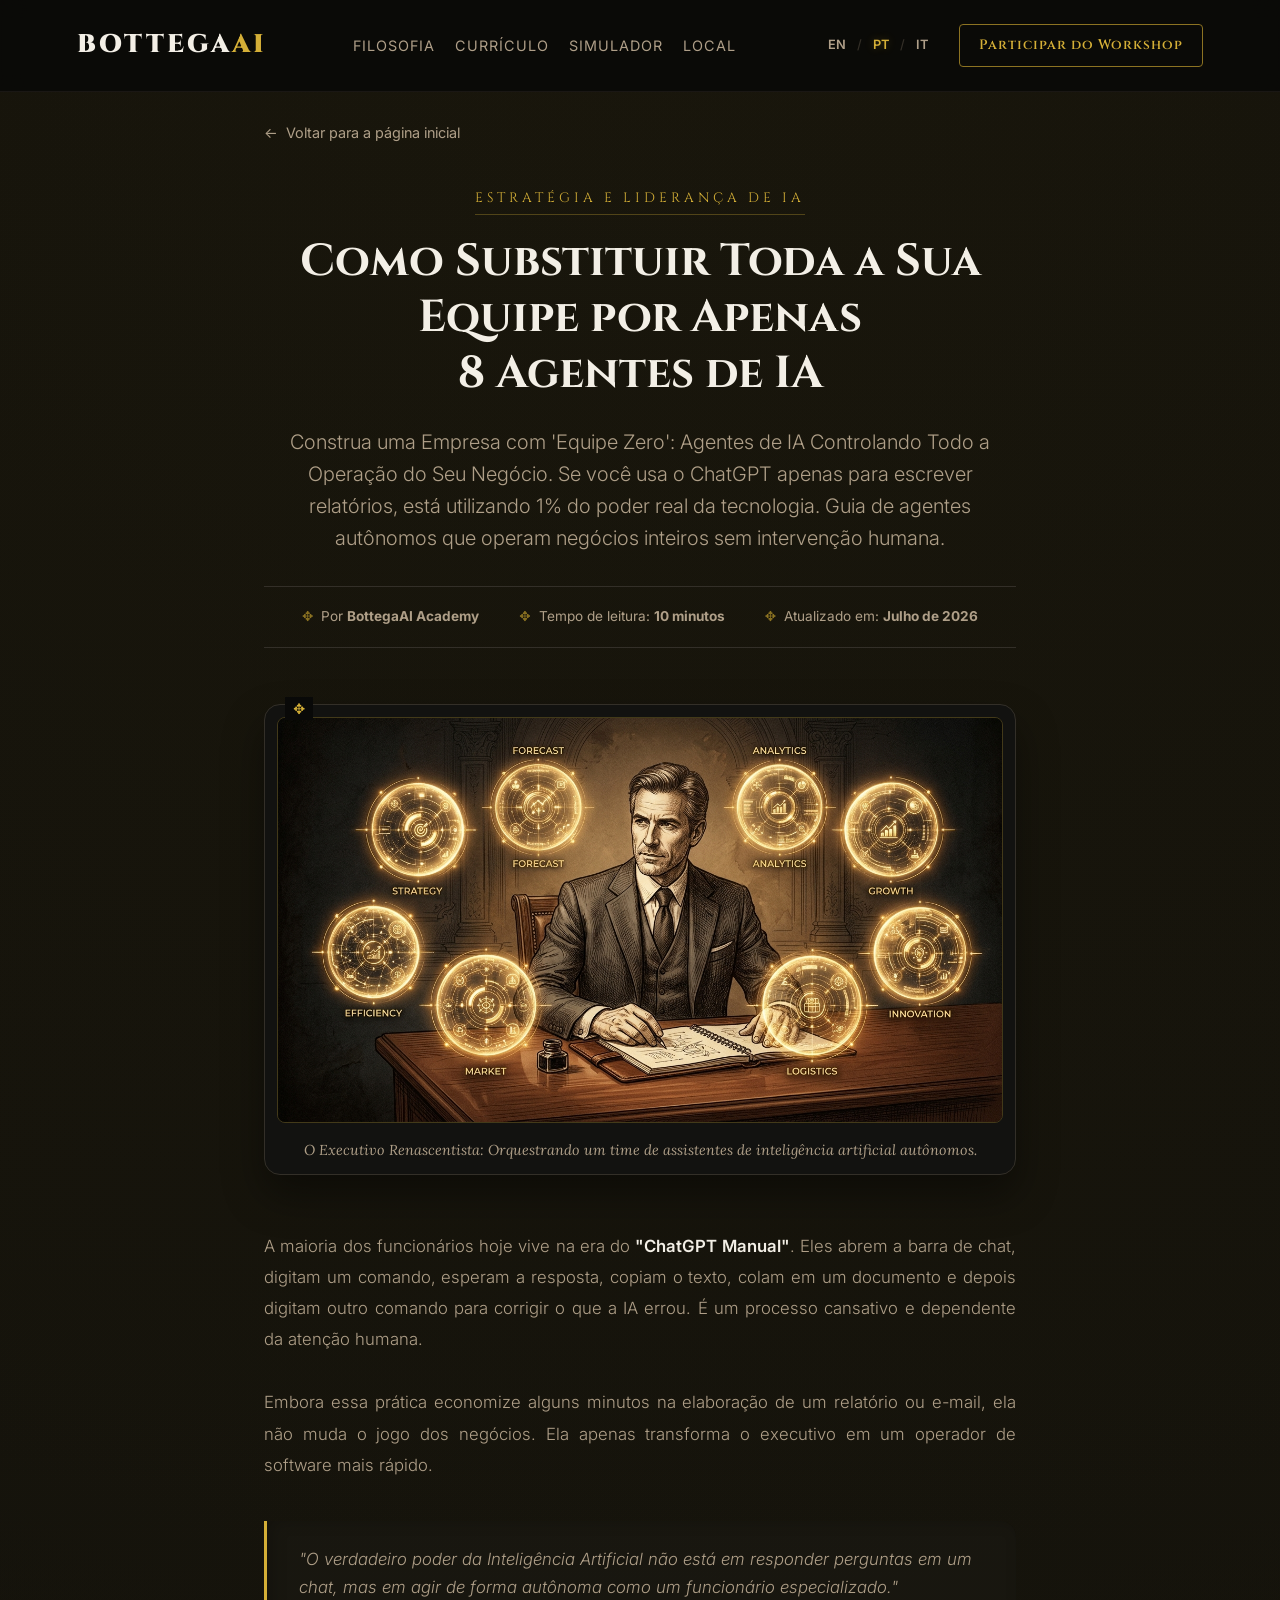
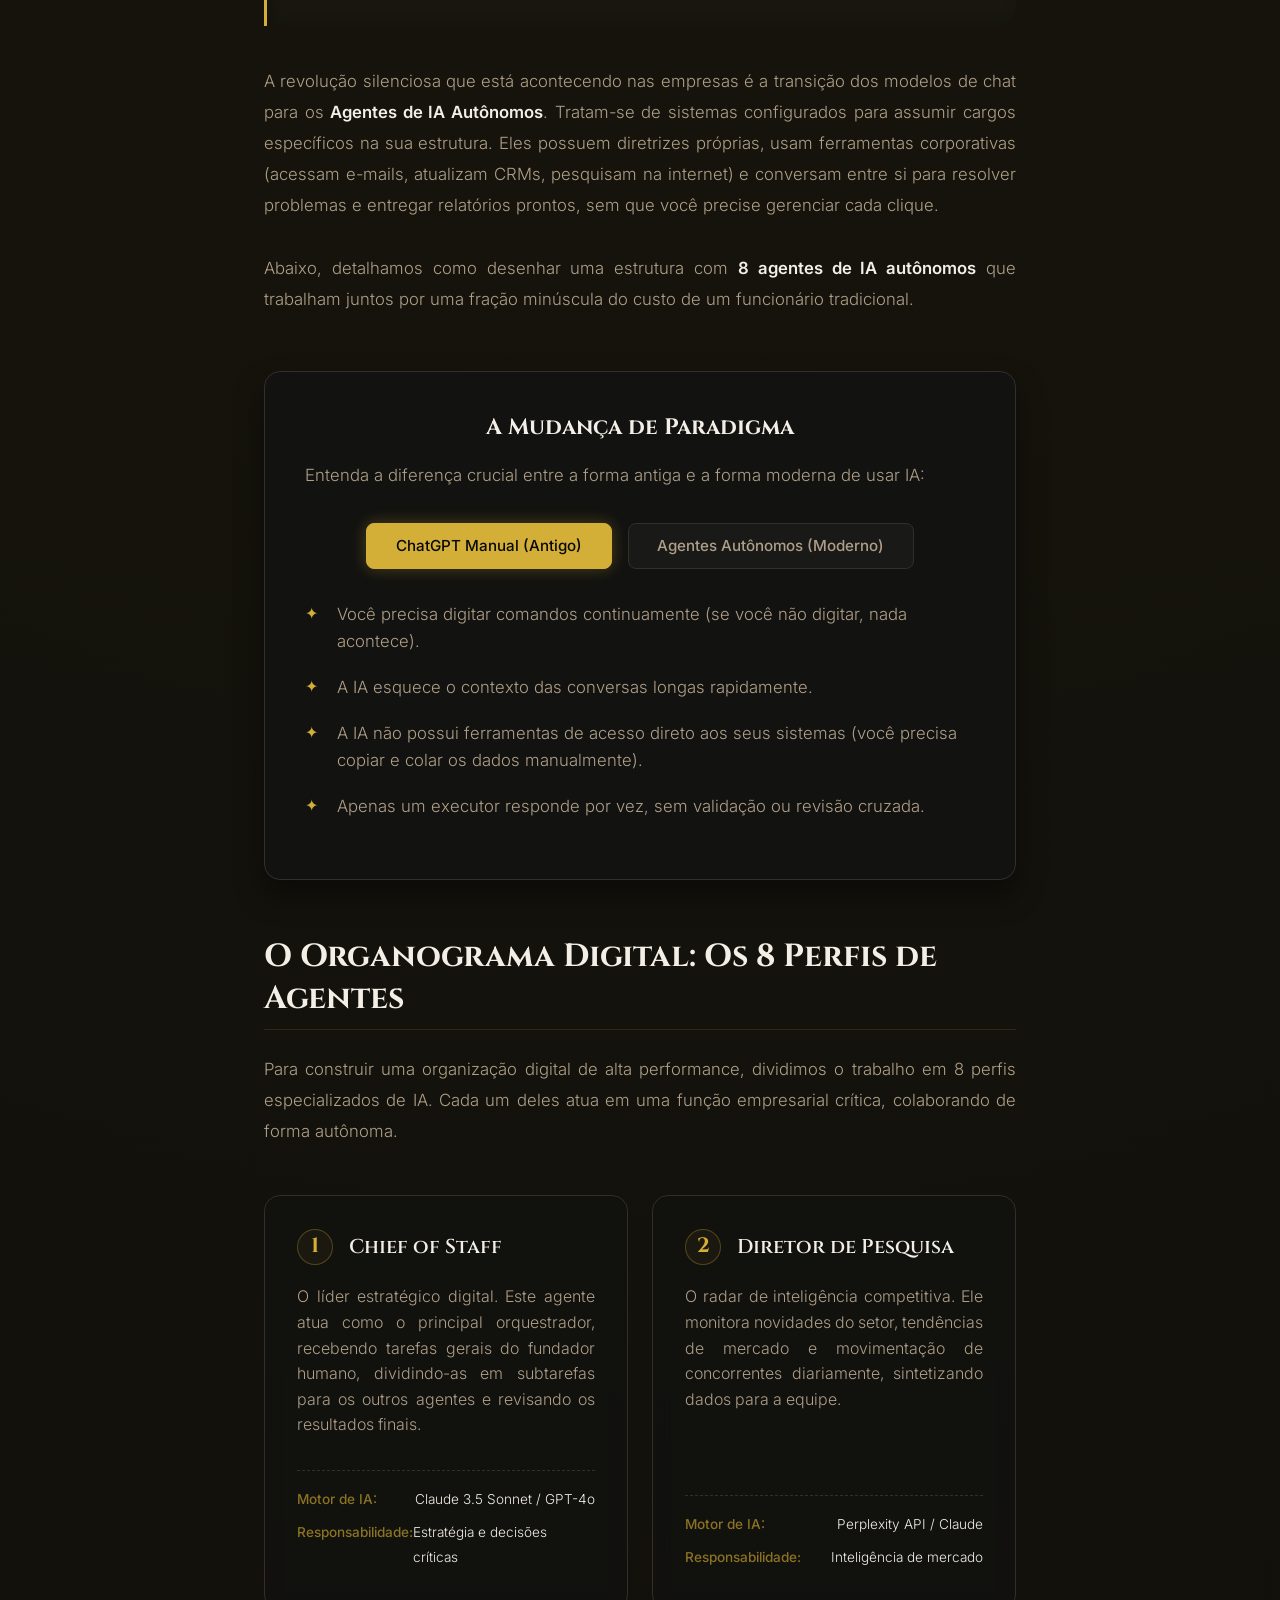
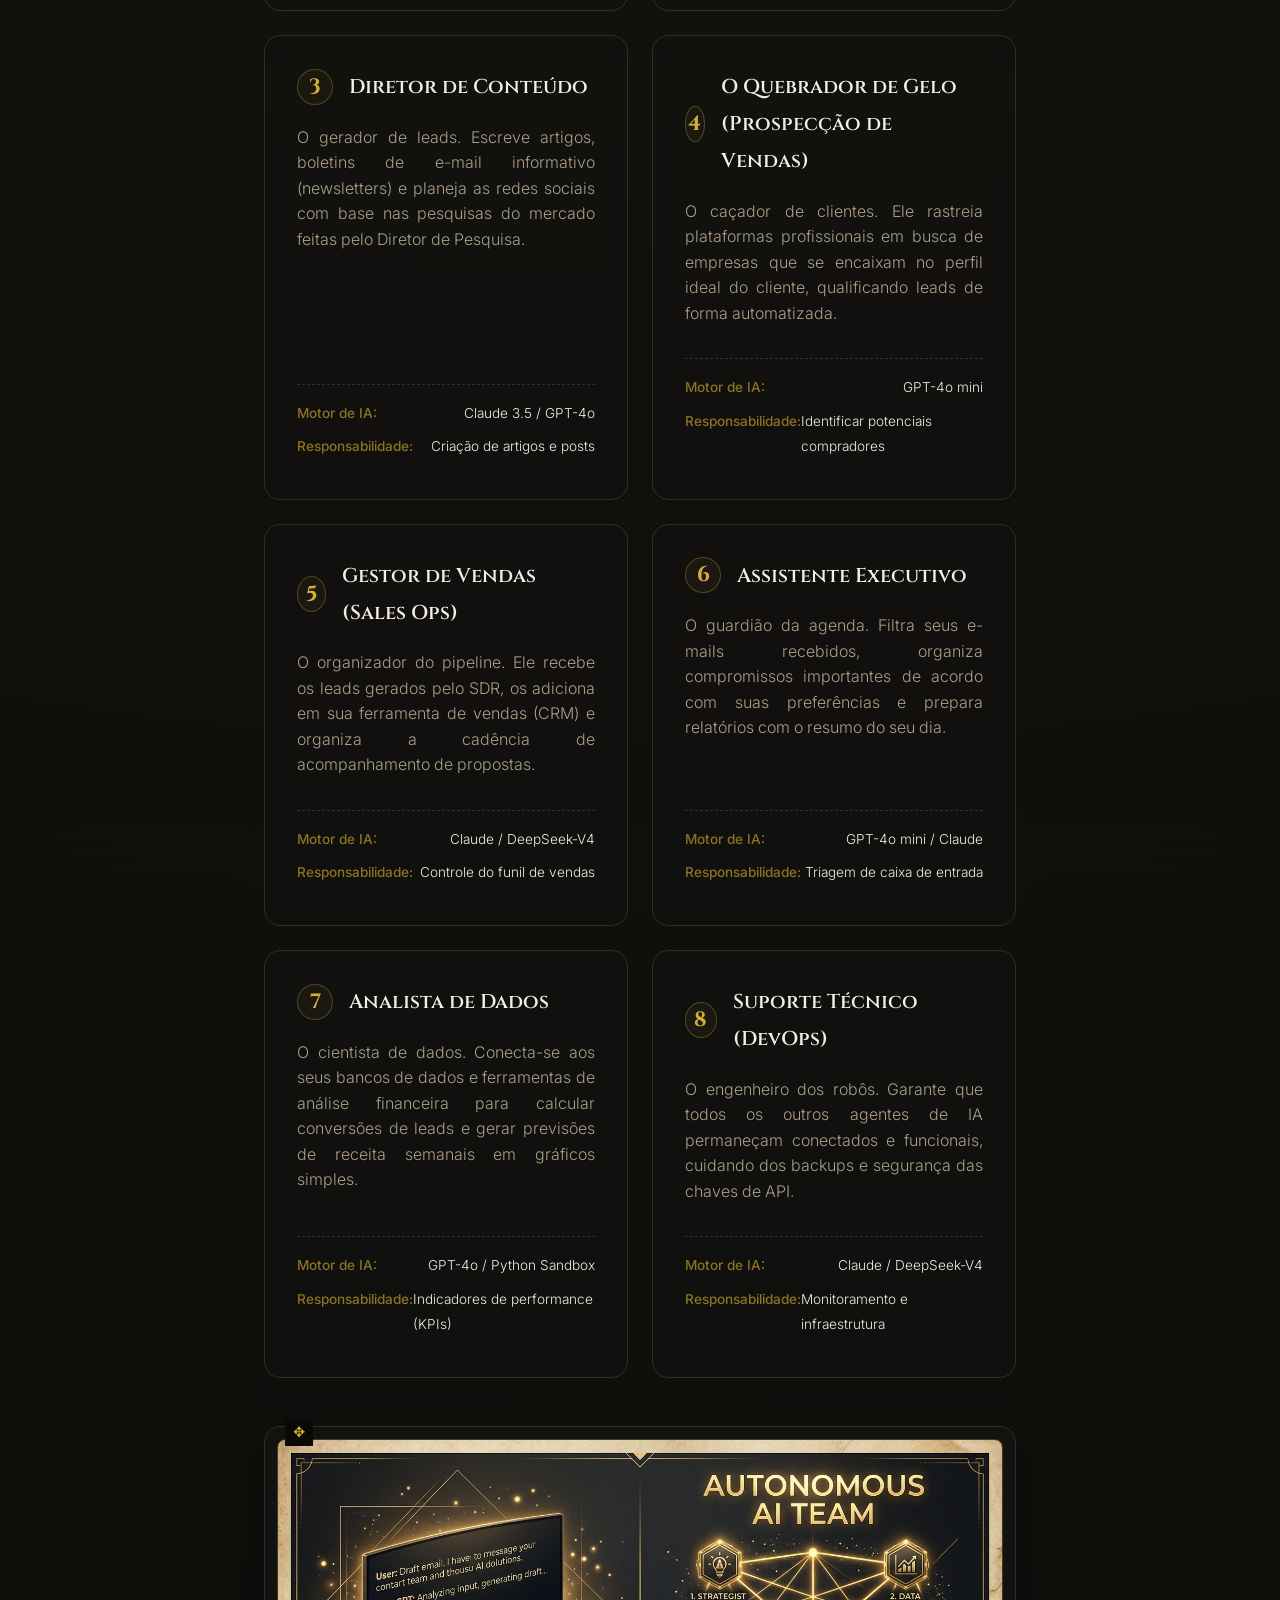
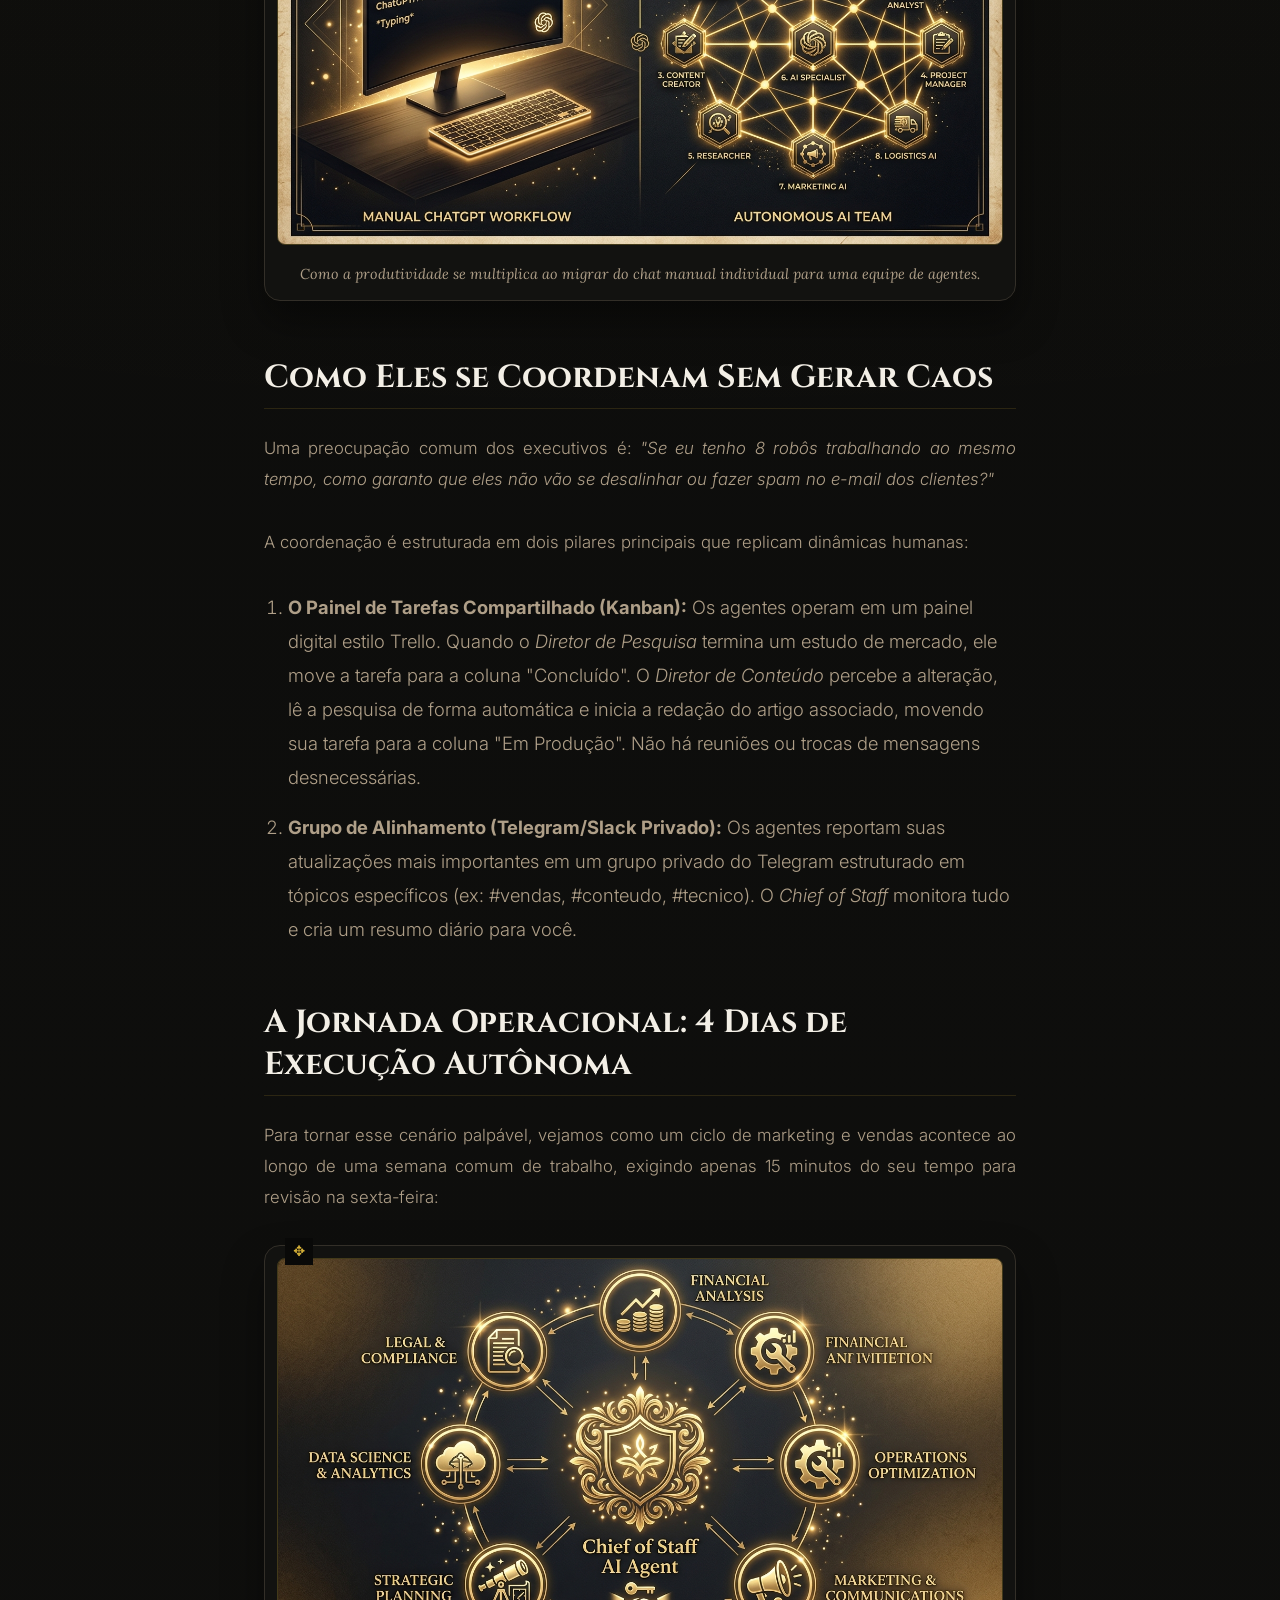
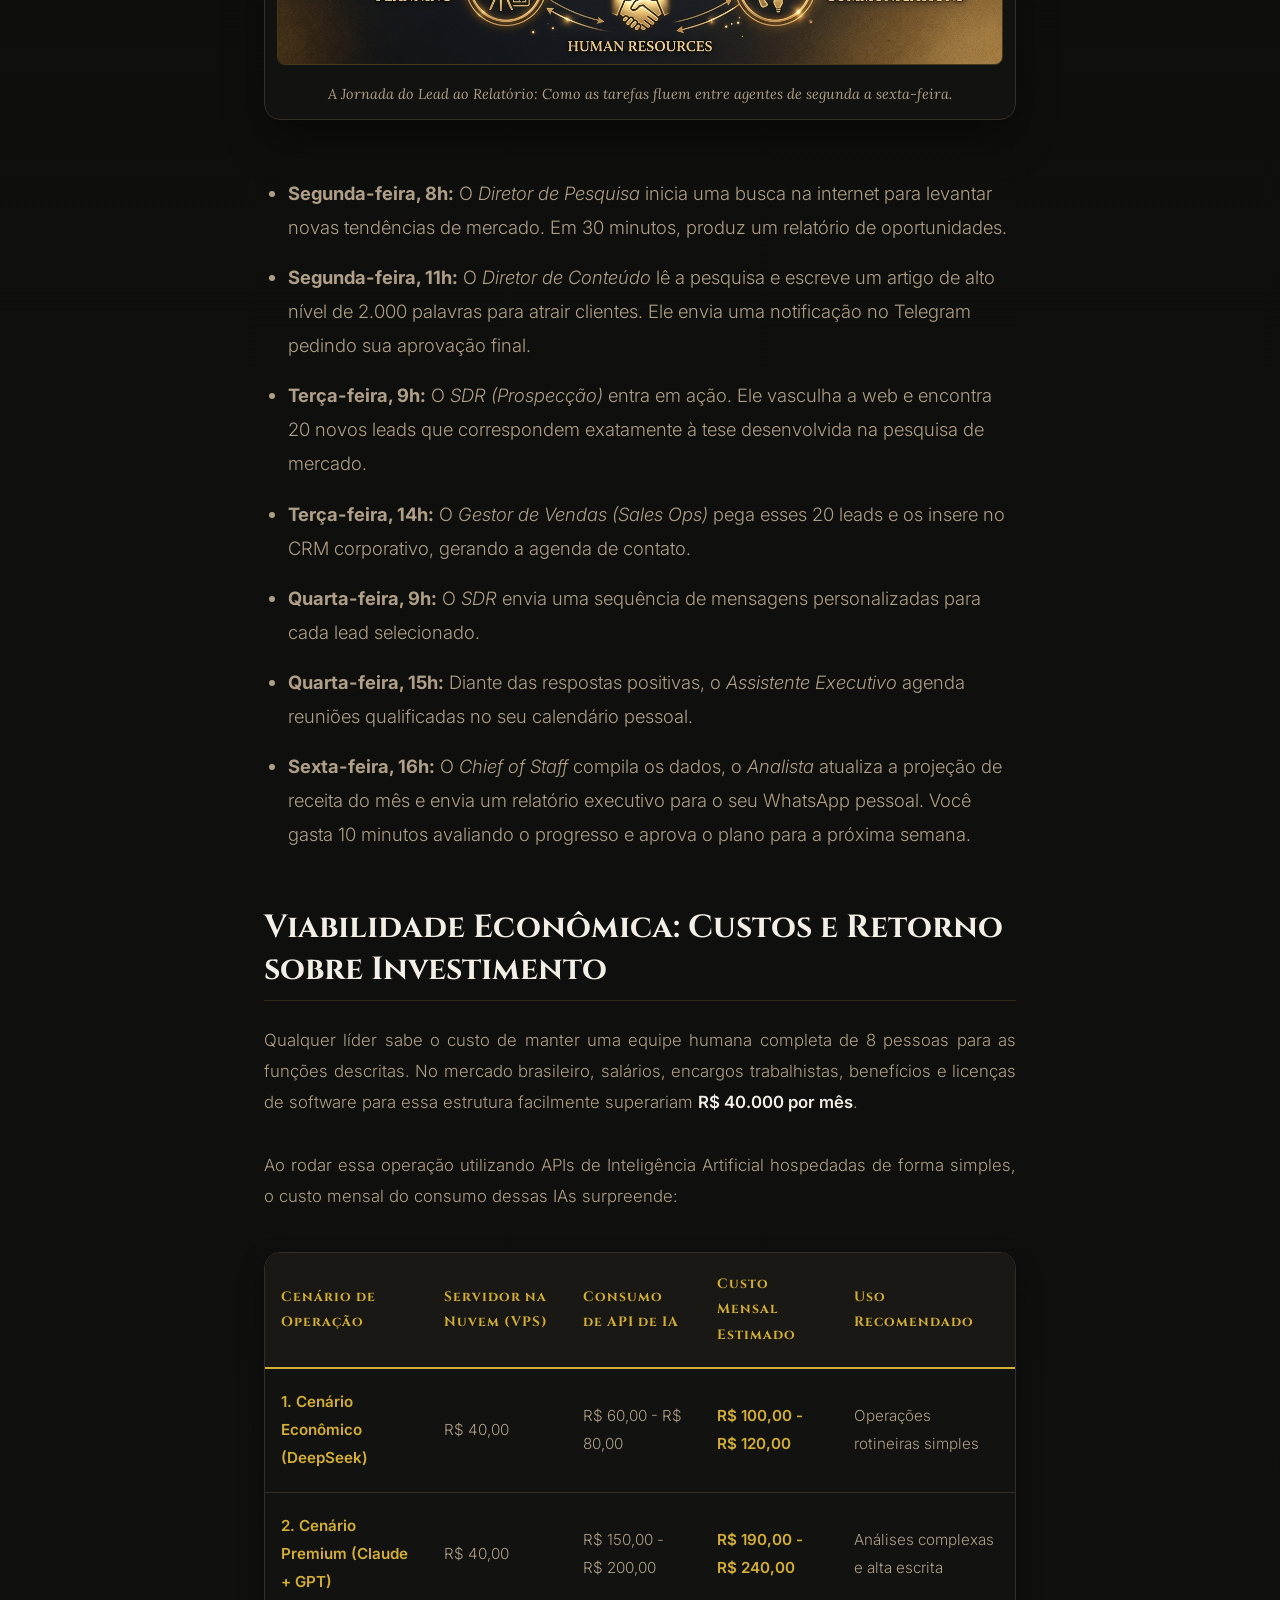
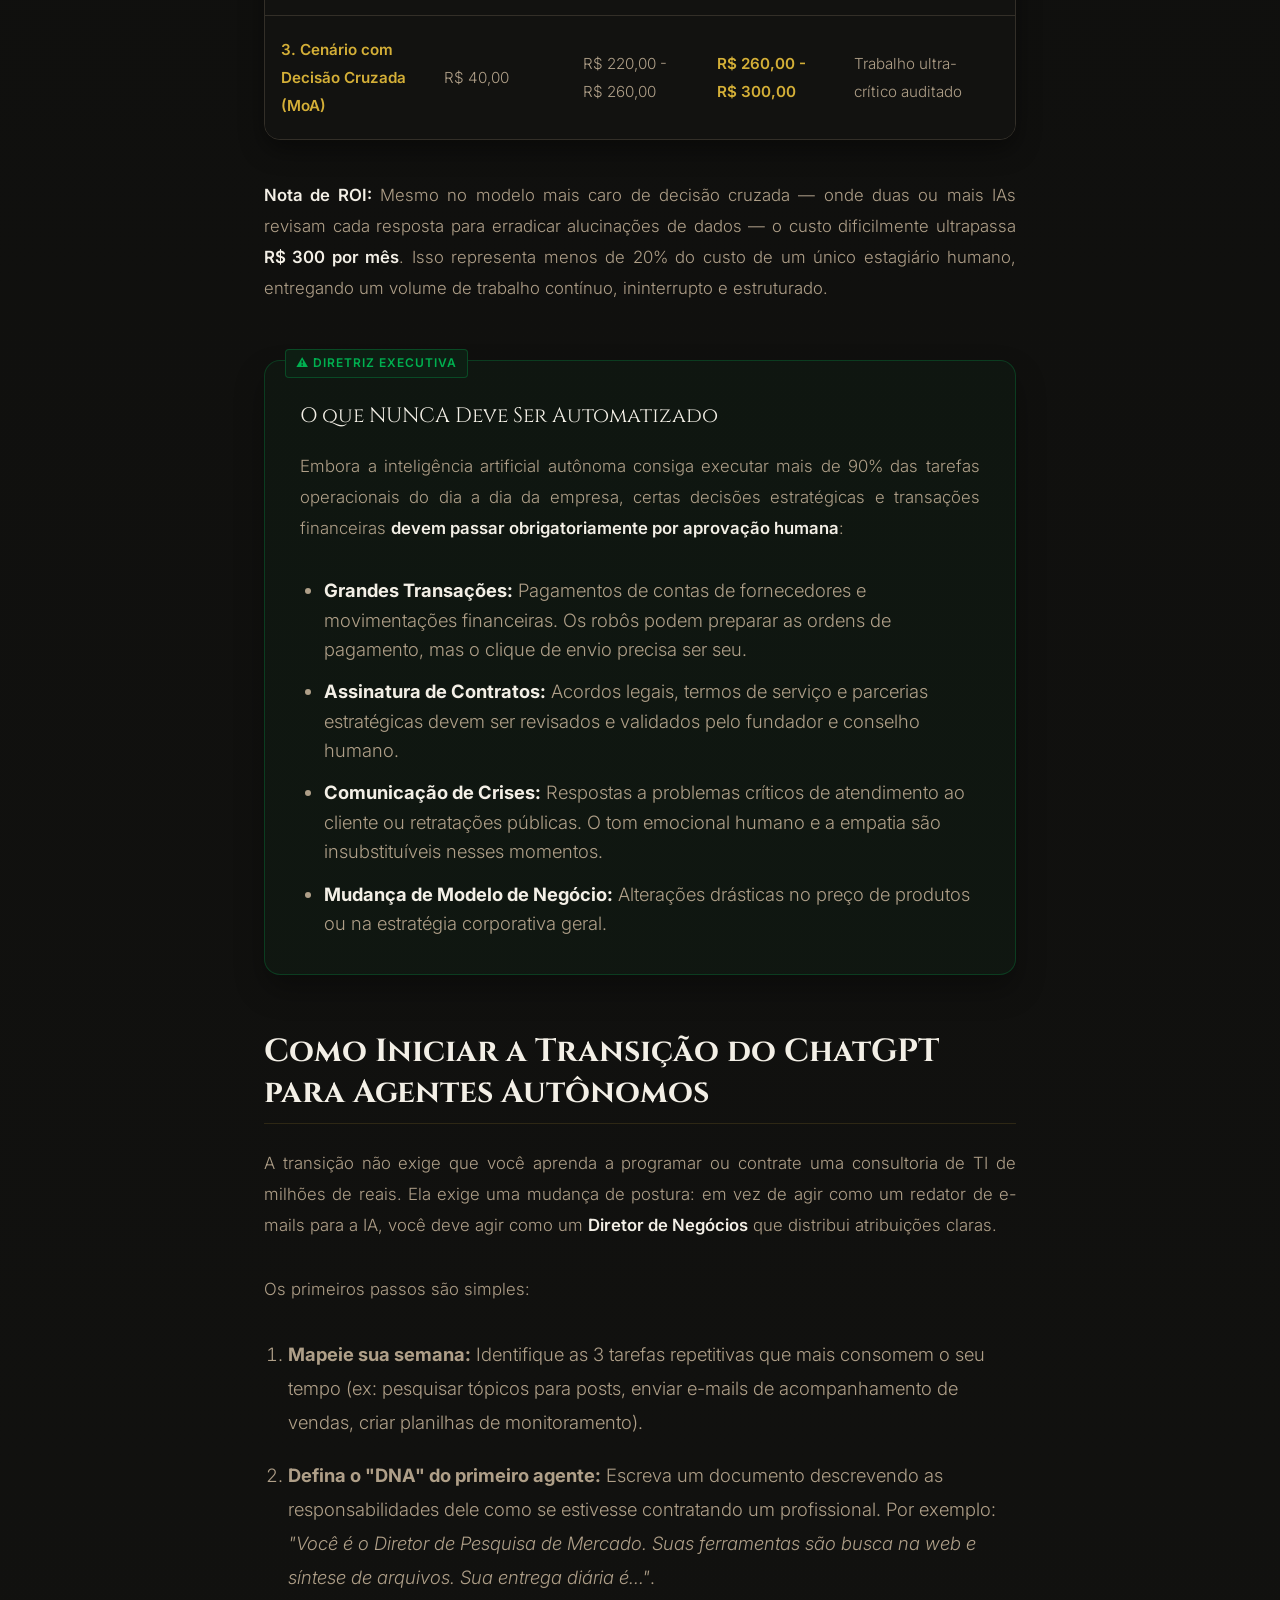
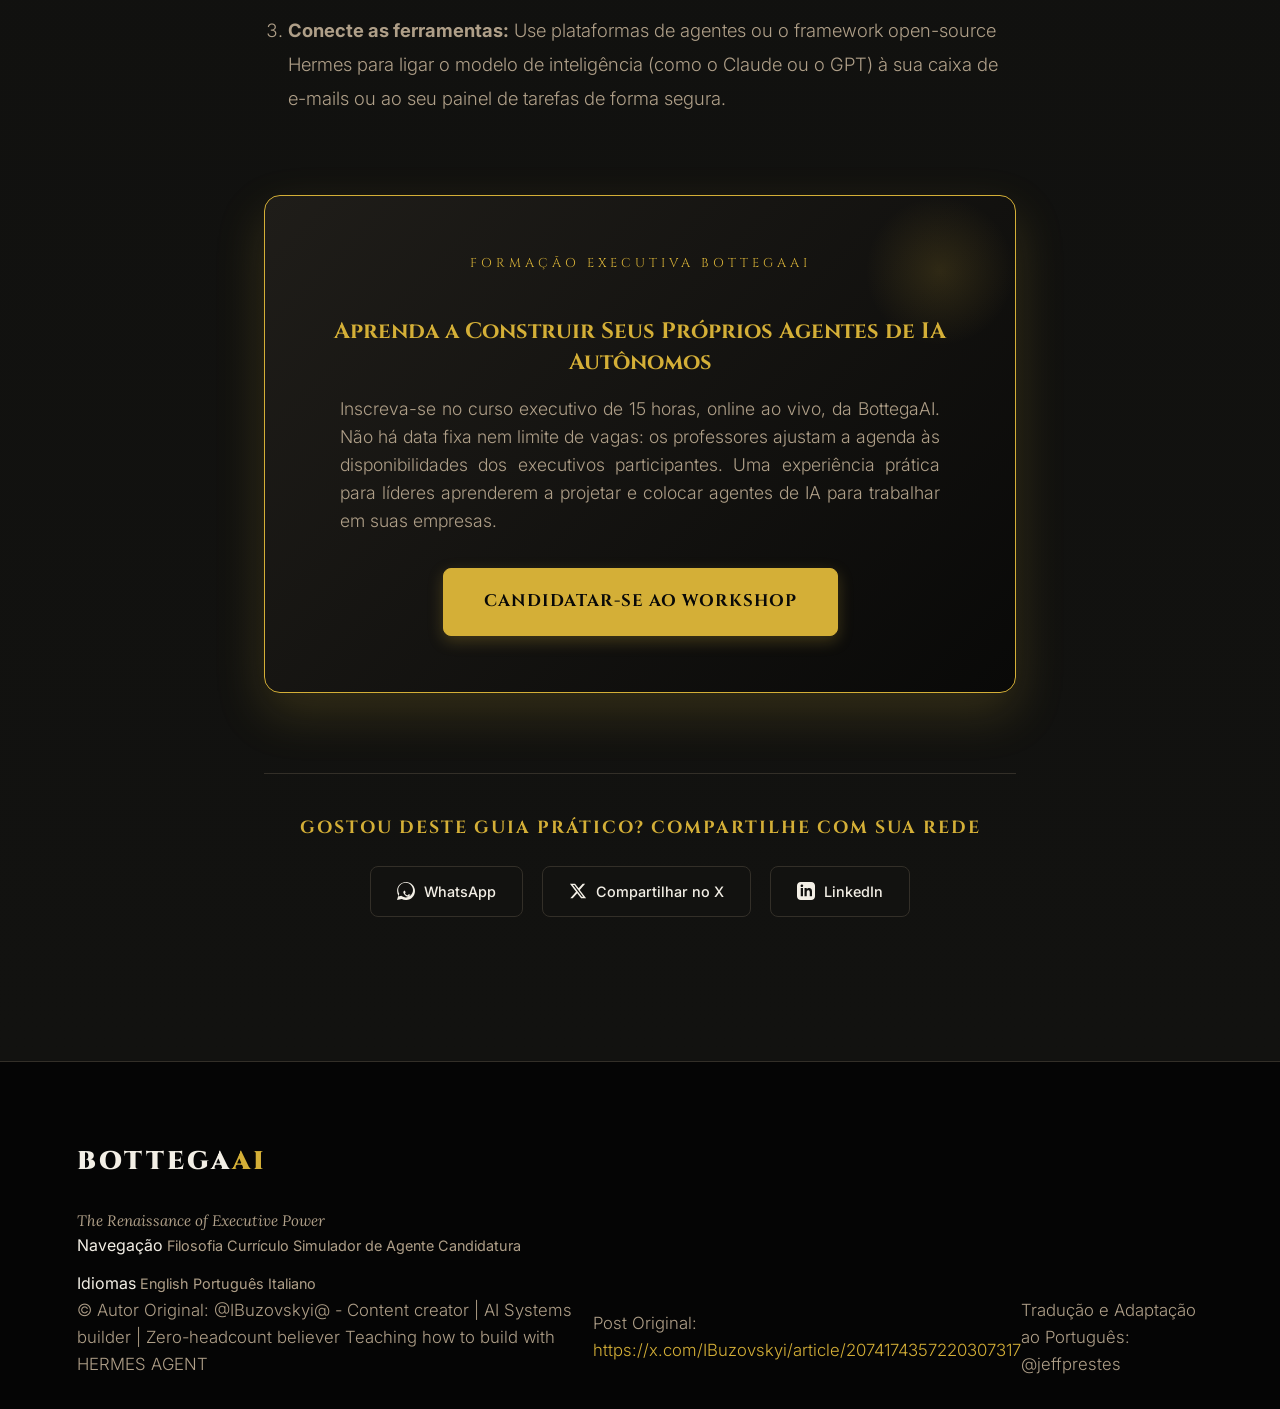
==== commit c6cdb982: "fix: remove physical event venue references" ====
--- a/artigo-como-substituir-toda-a-sua-equipe-por-apenas-8-agentes-de-ia.html
+++ b/artigo-como-substituir-toda-a-sua-equipe-por-apenas-8-agentes-de-ia.html
@@ -1316,9 +1316,9 @@
               <span class="article-cta-tag">Formação Executiva BottegaAI</span>
               <h3 class="article-cta-title">Aprenda a Construir Seus Próprios Agentes de IA Autônomos</h3>
               <p class="article-cta-desc">
-                Inscreva-se no workshop imersivo da BottegaAI na Heineken House em São Paulo no dia 22 de Agosto de
-                2026. Uma experiência inspirada no Renascimento para líderes de negócios aprenderem a projetar e colocar
-                agentes de IA para trabalhar em suas empresas.
+                Inscreva-se no curso executivo de 15 horas, online ao vivo, da BottegaAI. Não há data fixa nem limite de
+                vagas: os professores ajustam a agenda às disponibilidades dos executivos participantes. Uma experiência
+                prática para líderes aprenderem a projetar e colocar agentes de IA para trabalhar em suas empresas.
               </p>
               <a href="pt.html#register" class="article-cta-btn">Candidatar-se ao Workshop</a>
             </div>
--- a/style.css
+++ b/style.css
@@ -1082,7 +1082,7 @@
     font-size: 0.75rem;
 }
 
-/* 10. Venue Section (Heineken House) */
+/* 10. Live Online Format Section */
 .venue-section {
     padding: 8rem 6%;
     background-color: #0b0c0a; /* Deep near black with dark forest overlay */
@@ -1983,3 +1983,825 @@
     object-fit: cover;
 }
 
+/* 16. Blockchain Regulatory Course Page */
+.blockchain-course-page .main-header .logo {
+    display: inline-flex;
+    align-items: center;
+}
+
+.blockchain-hero {
+    min-height: 92vh;
+}
+
+.blockchain-sketch-frame {
+    background:
+        radial-gradient(circle at 50% 42%, rgba(212, 175, 55, 0.12), transparent 58%),
+        var(--color-parchment-dark);
+}
+
+.blockchain-hero-diagram {
+    min-height: 420px;
+    display: flex;
+    align-items: center;
+    justify-content: center;
+    border: 1px solid rgba(212, 175, 55, 0.15);
+    background:
+        linear-gradient(135deg, rgba(255, 255, 255, 0.02), rgba(212, 175, 55, 0.03)),
+        #0b0b0a;
+    overflow: hidden;
+}
+
+.blockchain-hero-diagram svg {
+    width: min(100%, 420px);
+    height: auto;
+    filter: drop-shadow(0 0 18px rgba(212, 175, 55, 0.14));
+}
+
+.blockchain-content-section,
+.blockchain-curriculum,
+.blockchain-professors {
+    display: block;
+}
+
+.blockchain-card-stack .parchment-card {
+    min-height: 190px;
+}
+
+.blockchain-professor-grid {
+    max-width: 1000px;
+    margin: 0 auto;
+    display: grid;
+    grid-template-columns: repeat(2, minmax(0, 1fr));
+    gap: 2rem;
+}
+
+.professor-card {
+    display: flex;
+    flex-direction: column;
+    gap: 1rem;
+}
+
+.professor-card .linkedin-btn {
+    margin-top: auto;
+}
+
+.professor-monogram {
+    width: 86px;
+    height: 86px;
+    border-radius: 50%;
+    border: 1px solid var(--color-gold);
+    display: flex;
+    align-items: center;
+    justify-content: center;
+    font-family: var(--font-serif-header);
+    font-size: 1.8rem;
+    font-weight: 700;
+    color: var(--color-gold);
+    background: radial-gradient(circle, rgba(212, 175, 55, 0.12), rgba(9, 9, 8, 0.2));
+    box-shadow: inset 0 0 20px rgba(0, 0, 0, 0.55), 0 0 16px rgba(212, 175, 55, 0.08);
+}
+
+@media (max-width: 768px) {
+    .blockchain-course-page .philosophy-section,
+    .blockchain-course-page .curriculum-section,
+    .blockchain-course-page .magister-section {
+        display: block !important;
+    }
+
+    .blockchain-course-page .main-header {
+        position: absolute;
+    }
+
+    .blockchain-course-page .hero-section {
+        padding-top: 6rem;
+        text-align: left;
+    }
+
+    .blockchain-course-page .hero-actions,
+    .blockchain-course-page .hero-details {
+        align-items: stretch;
+    }
+
+    .blockchain-course-page .hero-actions a,
+    .blockchain-course-page .hero-details .detail-item {
+        width: 100%;
+    }
+
+    .blockchain-hero-diagram {
+        min-height: 300px;
+    }
+
+    .blockchain-professor-grid {
+        grid-template-columns: 1fr;
+    }
+
+    .professor-card .linkedin-btn {
+        margin: 0;
+        align-self: flex-start;
+    }
+}
+
+/* 17. Religious AI Workshop Page */
+.religious-ai-page {
+    --color-olive: #8a9a5b;
+    --color-umber: #7b4f2c;
+    --color-olive-glow: rgba(138, 154, 91, 0.28);
+}
+
+.religious-ai-page .main-header .logo {
+    display: inline-flex;
+    align-items: center;
+}
+
+.religious-ai-page .gold-text,
+.religious-ai-page .gold-text-glow,
+.religious-ai-page .section-tagline,
+.religious-ai-page .timeline-time,
+.religious-ai-page .detail-value,
+.religious-ai-page .metric-number {
+    color: var(--color-gold);
+}
+
+.religious-hero {
+    min-height: 92vh;
+}
+
+.religious-sketch-frame {
+    background:
+        radial-gradient(circle at 50% 40%, rgba(138, 154, 91, 0.16), transparent 56%),
+        linear-gradient(145deg, rgba(123, 79, 44, 0.16), transparent 42%),
+        var(--color-parchment-dark);
+}
+
+.religious-hero-diagram {
+    min-height: 420px;
+    display: flex;
+    align-items: center;
+    justify-content: center;
+    border: 1px solid rgba(212, 175, 55, 0.15);
+    background:
+        radial-gradient(circle at 50% 45%, rgba(138, 154, 91, 0.08), transparent 56%),
+        linear-gradient(135deg, rgba(245, 238, 211, 0.03), rgba(123, 79, 44, 0.05)),
+        #0b0b0a;
+    overflow: hidden;
+}
+
+.religious-hero-diagram svg {
+    width: min(100%, 420px);
+    height: auto;
+    filter: drop-shadow(0 0 18px var(--color-olive-glow));
+}
+
+.religious-content-section,
+.religious-curriculum,
+.religious-professors,
+.religious-info {
+    display: block;
+}
+
+.religious-exercises {
+    background-image:
+        radial-gradient(circle at 12% 18%, rgba(138, 154, 91, 0.08), transparent 34%),
+        radial-gradient(circle at 85% 70%, rgba(123, 79, 44, 0.12), transparent 42%);
+}
+
+.religious-exercise-grid,
+.religious-professor-grid {
+    max-width: 1100px;
+    margin: 0 auto;
+    display: grid;
+    grid-template-columns: repeat(3, minmax(0, 1fr));
+    gap: 2rem;
+}
+
+.religious-exercise-grid .parchment-card,
+.religious-professor-grid .parchment-card,
+.religious-card-stack .parchment-card {
+    border-color: rgba(138, 154, 91, 0.28);
+}
+
+.religious-exercise-grid .card-icon,
+.religious-card-stack .card-icon {
+    color: var(--color-olive);
+}
+
+.religious-professor-grid .professor-card {
+    min-height: 310px;
+}
+
+.religious-contact-box .payment-button {
+    background-color: var(--color-olive);
+    border-color: var(--color-olive);
+    color: #080806;
+}
+
+.religious-contact-box .payment-button:hover {
+    background-color: #aab879;
+    border-color: #aab879;
+    box-shadow: 0 4px 25px var(--color-olive-glow);
+}
+
+.religious-date-card {
+    flex-direction: column;
+    align-items: flex-end;
+    gap: 0;
+}
+
+.religious-date-card .price-amount {
+    color: var(--color-text);
+}
+
+.religious-date-card .price-period {
+    color: var(--color-olive);
+    text-transform: uppercase;
+    letter-spacing: 1px;
+}
+
+@media (max-width: 1024px) {
+    .religious-exercise-grid,
+    .religious-professor-grid {
+        grid-template-columns: 1fr 1fr;
+    }
+}
+
+@media (max-width: 768px) {
+    .religious-ai-page .philosophy-section,
+    .religious-ai-page .curriculum-section,
+    .religious-ai-page .simulator-section,
+    .religious-ai-page .magister-section {
+        display: block !important;
+    }
+
+    .religious-ai-page .main-header {
+        position: absolute;
+    }
+
+    .religious-ai-page .hero-section {
+        padding-top: 6rem;
+        text-align: left;
+    }
+
+    .religious-ai-page .hero-actions,
+    .religious-ai-page .hero-details {
+        align-items: stretch;
+    }
+
+    .religious-ai-page .hero-actions a,
+    .religious-ai-page .hero-details .detail-item {
+        width: 100%;
+    }
+
+    .religious-hero-diagram {
+        min-height: 300px;
+    }
+
+    .religious-exercise-grid,
+    .religious-professor-grid {
+        grid-template-columns: 1fr;
+    }
+
+    .religious-date-card {
+        align-items: flex-start;
+    }
+}
+
+
+/* Blockchain conversion, SEO and Meta asset pass */
+.bottega-wordmark,
+.footer-wordmark {
+    display: block;
+    width: clamp(172px, 18vw, 238px);
+    height: auto;
+}
+
+.footer-wordmark {
+    margin-bottom: 1rem;
+}
+
+.blockchain-course-page .hero-title {
+    max-width: 880px;
+}
+
+.blockchain-course-page .hero-subtitle {
+    max-width: 720px;
+}
+
+.blockchain-hero-mark {
+    width: min(78%, 370px);
+    height: auto;
+    filter: drop-shadow(0 0 24px rgba(212, 175, 55, 0.16));
+}
+
+.course-proof-band {
+    width: min(1120px, 88vw);
+    margin: -2rem auto 6rem;
+    padding: 1.25rem;
+    display: grid;
+    grid-template-columns: repeat(4, minmax(0, 1fr));
+    gap: 1px;
+    border: 1px solid rgba(212, 175, 55, 0.18);
+    background: rgba(212, 175, 55, 0.08);
+    box-shadow: 0 18px 70px rgba(0, 0, 0, 0.22);
+}
+
+.course-proof-item {
+    padding: 1.2rem;
+    background: rgba(18, 18, 16, 0.92);
+}
+
+.course-proof-item strong {
+    display: block;
+    font-family: var(--font-serif-header);
+    color: var(--color-gold);
+    font-size: clamp(1.15rem, 2vw, 1.6rem);
+    line-height: 1.15;
+}
+
+.course-proof-item span {
+    display: block;
+    margin-top: .45rem;
+    color: var(--color-text-muted);
+    font-size: .92rem;
+}
+
+.blockchain-audience-section,
+.blockchain-faq-section {
+    padding: 6rem 6%;
+}
+
+.compact-header {
+    margin-bottom: 3rem;
+}
+
+.audience-grid,
+.faq-grid {
+    max-width: 1120px;
+    margin: 0 auto;
+    display: grid;
+    grid-template-columns: repeat(4, minmax(0, 1fr));
+    gap: 1rem;
+}
+
+.audience-card,
+.faq-card {
+    border: 1px solid rgba(212, 175, 55, 0.14);
+    background:
+        linear-gradient(145deg, rgba(245, 238, 211, 0.035), rgba(212, 175, 55, 0.025)),
+        rgba(18, 18, 16, 0.84);
+    padding: 1.4rem;
+    min-height: 210px;
+}
+
+.featured-audience-card {
+    background:
+        radial-gradient(circle at 20% 20%, rgba(212, 175, 55, 0.15), transparent 42%),
+        linear-gradient(145deg, rgba(245, 238, 211, 0.055), rgba(212, 175, 55, 0.03)),
+        rgba(18, 18, 16, 0.92);
+}
+
+.audience-card h3,
+.faq-card h3 {
+    font-family: var(--font-serif-header);
+    color: var(--color-text);
+    margin-bottom: .75rem;
+    font-size: 1.18rem;
+}
+
+.audience-card p,
+.faq-card p {
+    font-size: .98rem;
+}
+
+.blockchain-conversion-panel {
+    width: min(1120px, 88vw);
+    margin: 6rem auto;
+    padding: clamp(2rem, 4vw, 4rem);
+    border: 1px solid rgba(212, 175, 55, 0.18);
+    background:
+        radial-gradient(circle at 84% 20%, rgba(212, 175, 55, 0.14), transparent 36%),
+        linear-gradient(135deg, rgba(245, 238, 211, 0.04), rgba(212, 175, 55, 0.025)),
+        #0d0d0b;
+    display: grid;
+    grid-template-columns: .95fr 1.25fr;
+    gap: 2.4rem;
+    align-items: start;
+}
+
+.conversion-copy h2 {
+    font-family: var(--font-serif-header);
+    font-size: clamp(2rem, 4vw, 3.2rem);
+    line-height: 1.05;
+    color: var(--color-text);
+    margin-bottom: 1rem;
+}
+
+.conversion-checklist {
+    display: grid;
+    gap: .8rem;
+}
+
+.conversion-checklist div {
+    display: grid;
+    grid-template-columns: 54px 1fr;
+    gap: 1rem;
+    align-items: center;
+    padding: 1rem;
+    border: 1px solid rgba(212, 175, 55, 0.12);
+    background: rgba(9, 9, 8, 0.42);
+}
+
+.conversion-checklist strong {
+    color: var(--color-gold);
+    font-family: var(--font-serif-header);
+    letter-spacing: 1px;
+}
+
+.conversion-checklist span {
+    color: var(--color-text);
+}
+
+.blockchain-faq-section {
+    background-image:
+        radial-gradient(circle at 12% 12%, rgba(212, 175, 55, 0.08), transparent 34%),
+        radial-gradient(circle at 86% 78%, rgba(212, 175, 55, 0.06), transparent 36%);
+}
+
+.faq-grid {
+    grid-template-columns: repeat(3, minmax(0, 1fr));
+}
+
+.faq-card {
+    min-height: 185px;
+}
+
+.register-brand-seal {
+    width: min(210px, 52vw);
+    height: auto;
+    border-radius: 50%;
+    box-shadow: 0 0 42px rgba(212, 175, 55, 0.16);
+}
+
+@media (max-width: 1024px) {
+    .course-proof-band,
+    .audience-grid,
+    .faq-grid,
+    .blockchain-conversion-panel {
+        grid-template-columns: repeat(2, minmax(0, 1fr));
+    }
+
+}
+
+@media (max-width: 768px) {
+    .bottega-wordmark {
+        width: 170px;
+    }
+
+    .course-proof-band,
+    .audience-grid,
+    .faq-grid,
+    .blockchain-conversion-panel {
+        grid-template-columns: 1fr;
+        width: min(92vw, 640px);
+        margin-top: 2rem;
+        margin-bottom: 4rem;
+    }
+
+    .featured-audience-card {
+        grid-column: auto;
+    }
+
+    .blockchain-audience-section,
+    .blockchain-faq-section {
+        padding: 4rem 4%;
+    }
+
+    .audience-card,
+    .faq-card {
+        min-height: auto;
+    }
+
+    .conversion-checklist div {
+        grid-template-columns: 42px 1fr;
+    }
+}
+
+
+
+/* Paoline flyer layout for Italian workshop */
+.paoline-lab-page {
+    margin: 0;
+    background: #f6f6f4;
+    color: #242428;
+    font-family: "Inter", Arial, sans-serif;
+}
+.paoline-lab-page * { box-sizing: border-box; }
+.paoline-header {
+    display: none;
+    max-width: 1120px;
+    margin: 0 auto;
+    padding: 22px 28px 0;
+    display: flex;
+    justify-content: center;
+    background: transparent;
+    border: 0;
+    position: relative;
+    z-index: 2;
+}
+.paoline-brand {
+    display: inline-flex;
+    align-items: center;
+    gap: 10px;
+    text-decoration: none;
+    color: #096899;
+}
+.paoline-mark,
+.paoline-logo-p {
+    color: #d3173f;
+    font-family: "Cinzel", serif;
+    font-size: 44px;
+    font-weight: 900;
+    line-height: .8;
+    position: relative;
+}
+.paoline-mark::before,
+.paoline-logo-p::before {
+    content: "";
+    position: absolute;
+    width: 70px;
+    height: 44px;
+    border: 4px solid #08699a;
+    border-right-color: transparent;
+    border-bottom-color: transparent;
+    border-radius: 50%;
+    left: -25px;
+    top: -15px;
+    transform: rotate(-18deg);
+}
+.paoline-brand-text,
+.paoline-logo-lockup div {
+    display: flex;
+    flex-direction: column;
+    line-height: 1;
+}
+.paoline-brand-text strong,
+.paoline-logo-lockup strong { color: #096899; font-size: 23px; font-weight: 700; }
+.paoline-brand-text small,
+.paoline-logo-lockup small { color: #696f75; letter-spacing: 6px; font-size: 12px; margin-top: 4px; }
+.paoline-flyer {
+    width: min(1120px, calc(100% - 32px));
+    margin: -12px auto 0;
+    background: #fff;
+    min-height: 100vh;
+    padding: 42px 64px 36px;
+    position: relative;
+    overflow: hidden;
+    box-shadow: 0 18px 70px rgba(0,0,0,.12);
+}
+.corner-ribbon {
+    position: absolute;
+    width: 190px;
+    height: 190px;
+    background: #d3173f;
+    z-index: 0;
+}
+.corner-ribbon-top { top: 0; left: 0; clip-path: polygon(0 0, 100% 0, 0 100%); }
+.corner-ribbon-bottom { right: 0; bottom: 0; clip-path: polygon(100% 0, 100% 100%, 0 100%); }
+.paoline-hero,
+.paoline-intro-grid,
+.paoline-info-box,
+.paoline-program,
+.paoline-event-strip { position: relative; z-index: 1; }
+.paoline-logo-lockup {
+    margin: 0 auto 28px;
+    display: flex;
+    width: max-content;
+    align-items: center;
+    gap: 12px;
+}
+.paoline-title {
+    margin: 0;
+    color: #d3173f;
+    text-transform: uppercase;
+    text-align: center;
+    font-size: clamp(2.25rem, 5.1vw, 4.75rem);
+    line-height: 1.08;
+    letter-spacing: .055em;
+    font-weight: 900;
+}
+.paoline-subtitle {
+    margin: 18px auto 30px;
+    max-width: 900px;
+    text-align: center;
+    font-size: clamp(1.05rem, 2.1vw, 1.55rem);
+    line-height: 1.28;
+    color: #242428;
+}
+.paoline-intro-grid {
+    display: grid;
+    grid-template-columns: minmax(330px, 1fr) minmax(330px, .95fr);
+    gap: 34px;
+    align-items: center;
+    margin: 0 auto 28px;
+}
+.paoline-illustration-card {
+    border: 1px solid #dcdfe4;
+    border-radius: 20px;
+    padding: 14px;
+    background: #f8f8f8;
+    box-shadow: inset 0 0 0 1px rgba(255,255,255,.8);
+}
+.paoline-illustration-card svg { display: block; width: 100%; height: auto; border-radius: 12px; }
+.paoline-facilitators h2 {
+    margin: 0 0 24px;
+    color: #08699a;
+    font-size: clamp(1.8rem, 3.2vw, 2.45rem);
+    line-height: 1;
+    font-weight: 900;
+}
+.paoline-facilitators article { margin: 0 0 18px; }
+.paoline-facilitators h3,
+.paoline-info-box h2 {
+    margin: 0 0 5px;
+    color: #d3173f;
+    font-size: clamp(1.35rem, 2.7vw, 2.05rem);
+    line-height: 1.1;
+    font-weight: 900;
+}
+.paoline-facilitators p,
+.paoline-info-box p,
+.paoline-program p {
+    margin: 0;
+    font-size: clamp(1rem, 1.55vw, 1.16rem);
+    line-height: 1.28;
+}
+.paoline-info-box {
+    border: 1px solid #d9d9d9;
+    border-radius: 18px;
+    padding: 24px 34px;
+    margin: 0 18px 30px;
+    box-shadow: 0 2px 4px rgba(0,0,0,.03);
+}
+.paoline-info-box p { font-size: clamp(1.12rem, 2.1vw, 1.55rem); }
+.paoline-info-box strong { color: #d3173f; font-weight: 900; }
+.paoline-info-box .blue-line {
+    color: #08699a;
+    font-weight: 900;
+    margin: 18px 0 26px;
+}
+.paoline-program {
+    margin: 0 18px 30px;
+}
+.paoline-program h2 {
+    margin: 0 0 18px;
+    color: #08699a;
+    font-size: clamp(1.75rem, 3vw, 2.35rem);
+    text-align: center;
+    font-weight: 900;
+}
+.paoline-program-grid {
+    display: grid;
+    grid-template-columns: repeat(4, 1fr);
+    gap: 14px;
+}
+.paoline-program article {
+    border: 1px solid #e2e2e2;
+    border-radius: 16px;
+    padding: 18px;
+    background: #fbfbfb;
+}
+.paoline-program span {
+    display: inline-block;
+    color: #fff;
+    background: #08699a;
+    border-radius: 999px;
+    padding: 5px 12px;
+    font-weight: 900;
+    margin-bottom: 12px;
+}
+.paoline-program h3 {
+    margin: 0 0 8px;
+    color: #d3173f;
+    font-size: 1.15rem;
+    line-height: 1.15;
+}
+.blue-rule {
+    height: 15px;
+    border-radius: 999px;
+    background: #08699a;
+    margin: 0 18px 34px;
+}
+.paoline-event-strip {
+    text-align: center;
+    color: #08699a;
+    margin-top: 8px;
+}
+.paoline-event-strip h2 {
+    margin: 0 0 16px;
+    font-size: clamp(1.8rem, 4vw, 3.05rem);
+    font-weight: 900;
+    letter-spacing: .04em;
+}
+.paoline-event-strip h3 {
+    margin: 0 0 10px;
+    font-size: clamp(1.45rem, 3vw, 2.35rem);
+    font-weight: 900;
+}
+.paoline-event-strip .address {
+    margin: 0 0 20px;
+    font-size: clamp(1.25rem, 2.7vw, 2rem);
+}
+.paoline-event-strip .contacts {
+    color: #5d5d63;
+    font-size: clamp(1rem, 2vw, 1.45rem);
+}
+.paoline-event-strip .contacts span { margin: 0 16px; }
+.paoline-footer {
+    width: min(1120px, calc(100% - 32px));
+    margin: 0 auto 28px;
+    padding: 0 64px 36px;
+    background: #fff;
+    color: #5d5d63;
+    text-align: center;
+    font-size: 1.25rem;
+    letter-spacing: .03em;
+    box-shadow: 0 18px 70px rgba(0,0,0,.12);
+}
+@media (max-width: 900px) {
+    .paoline-header { padding-top: 16px; }
+    .paoline-flyer { width: min(100% - 18px, 720px); padding: 38px 22px 34px; margin-top: -4px; }
+    .corner-ribbon { width: 118px; height: 118px; }
+    .paoline-logo-lockup { margin-bottom: 28px; transform: scale(.86); transform-origin: center; }
+    .paoline-title { font-size: clamp(2rem, 8vw, 3.15rem); letter-spacing: .025em; }
+    .paoline-subtitle { font-size: 1.08rem; margin-bottom: 28px; }
+    .paoline-intro-grid { grid-template-columns: 1fr; gap: 26px; }
+    .paoline-facilitators h2 { text-align: left; }
+    .paoline-info-box, .paoline-program { margin-left: 0; margin-right: 0; }
+    .paoline-program-grid { grid-template-columns: 1fr 1fr; }
+    .paoline-footer { width: min(100% - 18px, 720px); padding: 0 22px 28px; font-size: .98rem; }
+}
+@media (max-width: 560px) {
+    .paoline-header { display: none; }
+    .paoline-flyer { width: 100%; margin: 0; padding: 34px 16px 30px; box-shadow: none; }
+    .corner-ribbon { width: 86px; height: 86px; }
+    .paoline-logo-lockup { margin-bottom: 22px; }
+    .paoline-title { font-size: clamp(1.8rem, 9.8vw, 2.6rem); line-height: 1.12; }
+    .paoline-subtitle { font-size: 1rem; line-height: 1.35; }
+    .paoline-illustration-card { padding: 9px; border-radius: 16px; }
+    .paoline-facilitators h2 { font-size: 1.75rem; }
+    .paoline-facilitators h3, .paoline-info-box h2 { font-size: 1.45rem; }
+    .paoline-facilitators p, .paoline-info-box p, .paoline-program p { font-size: .98rem; }
+    .paoline-info-box { padding: 22px 18px; }
+    .paoline-program-grid { grid-template-columns: 1fr; }
+    .blue-rule { height: 10px; margin: 0 0 24px; }
+    .paoline-event-strip h2 { font-size: 1.65rem; line-height: 1.2; }
+    .paoline-event-strip h3 { font-size: 1.25rem; }
+    .paoline-event-strip .address { font-size: 1.1rem; }
+    .paoline-event-strip .contacts { display: flex; flex-direction: column; gap: 4px; font-size: 1rem; }
+    .paoline-event-strip .contacts span { display: none; }
+    .paoline-footer { width: 100%; margin-bottom: 0; box-shadow: none; }
+}
+
+.paoline-event-strip h2 { font-size: clamp(1.8rem, 3.45vw, 2.7rem); }
+@media (min-width: 901px) { .paoline-event-strip h2 { white-space: nowrap; } }
+@media (max-width: 900px) { .paoline-event-strip h2 { white-space: normal; } }
+
+.paoline-logo-lockup {
+    text-decoration: none;
+}
+.paoline-logo-lockup img {
+    display: block;
+    width: min(420px, 82vw);
+    height: auto;
+}
+.paoline-event-strip .contacts a {
+    color: #08699a;
+    font-weight: 800;
+    text-decoration: none;
+}
+.paoline-event-strip .contacts a:hover,
+.paoline-event-strip .contacts a:focus {
+    text-decoration: underline;
+}
+.paoline-primary-cta {
+    display: inline-flex;
+    align-items: center;
+    justify-content: center;
+    margin-top: 22px;
+    padding: 15px 28px;
+    border-radius: 999px;
+    background: #d3173f;
+    color: #fff;
+    text-decoration: none;
+    font-weight: 900;
+    letter-spacing: .02em;
+    box-shadow: 0 12px 28px rgba(211, 23, 63, .20);
+}
+.paoline-primary-cta:hover,
+.paoline-primary-cta:focus {
+    background: #b81235;
+    transform: translateY(-1px);
+}
+@media (max-width: 560px) {
+    .paoline-logo-lockup img { width: min(330px, 82vw); }
+    .paoline-primary-cta { width: 100%; }
+}
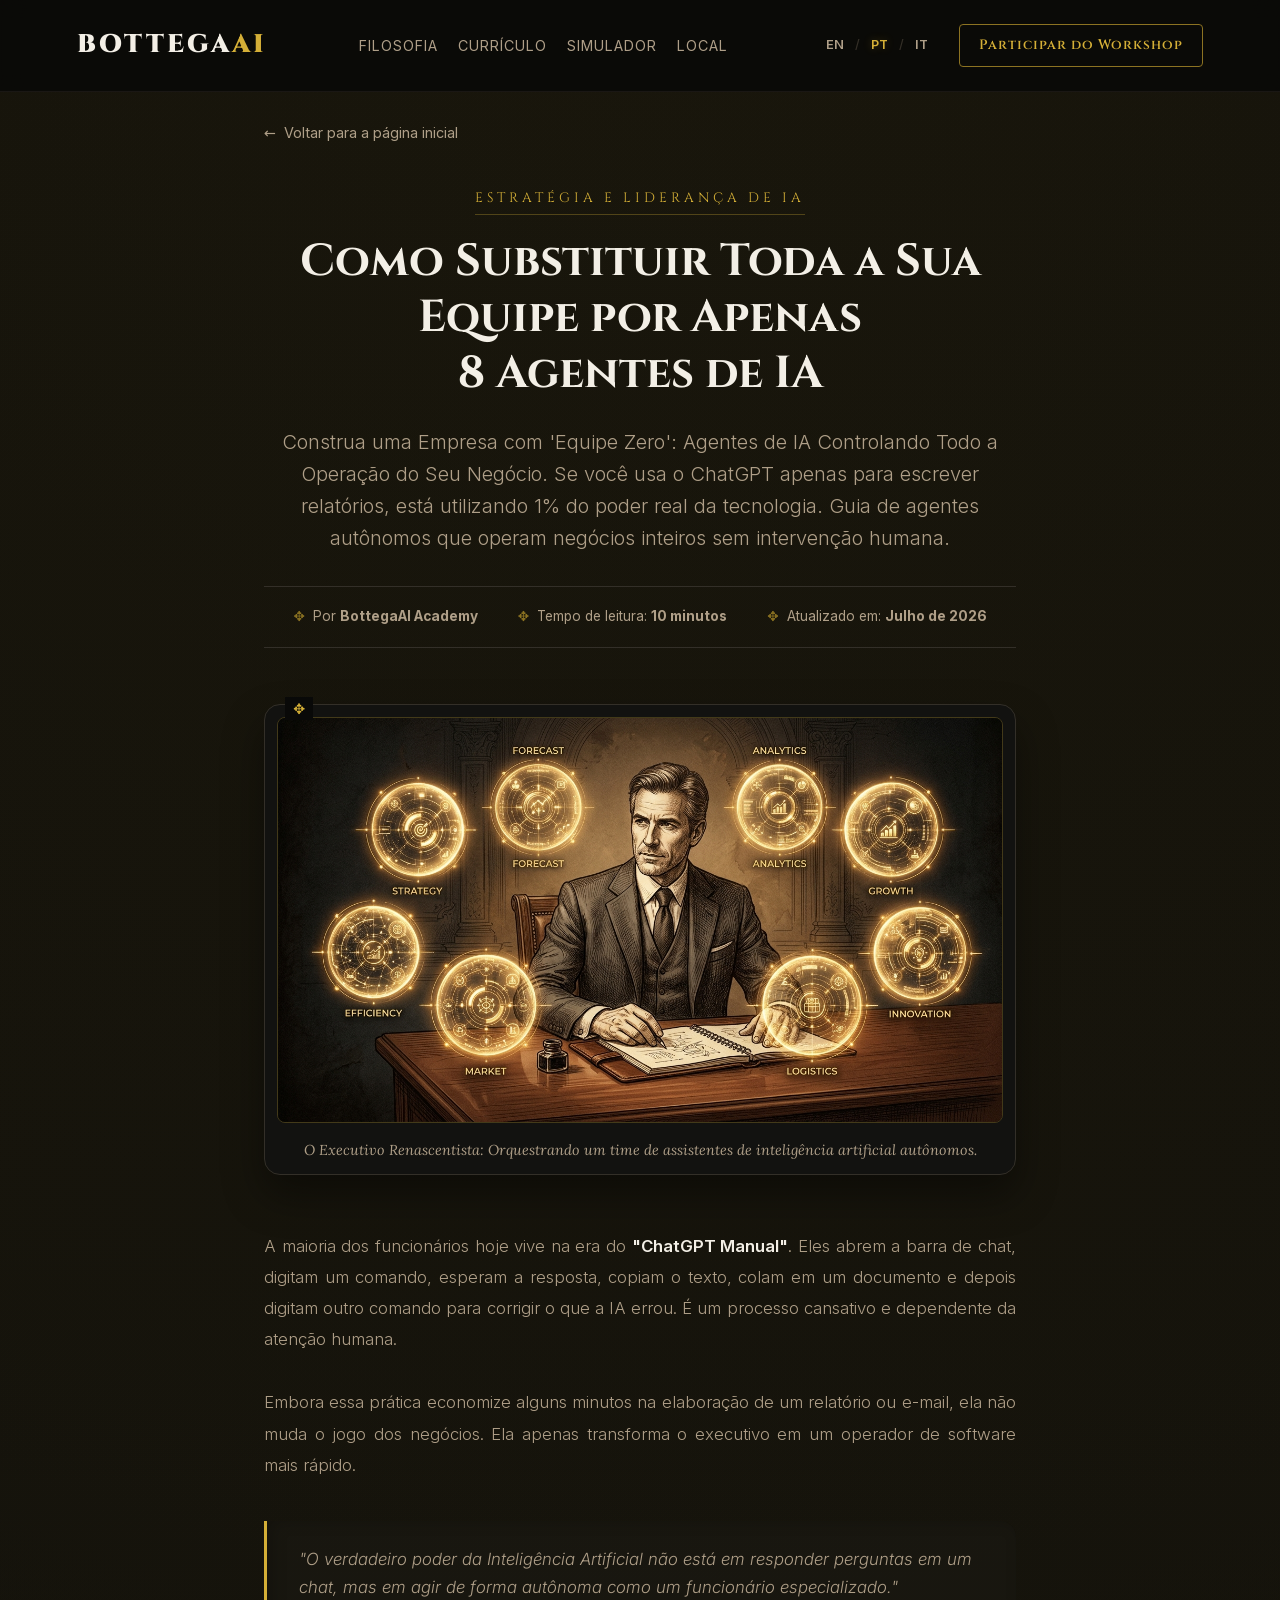
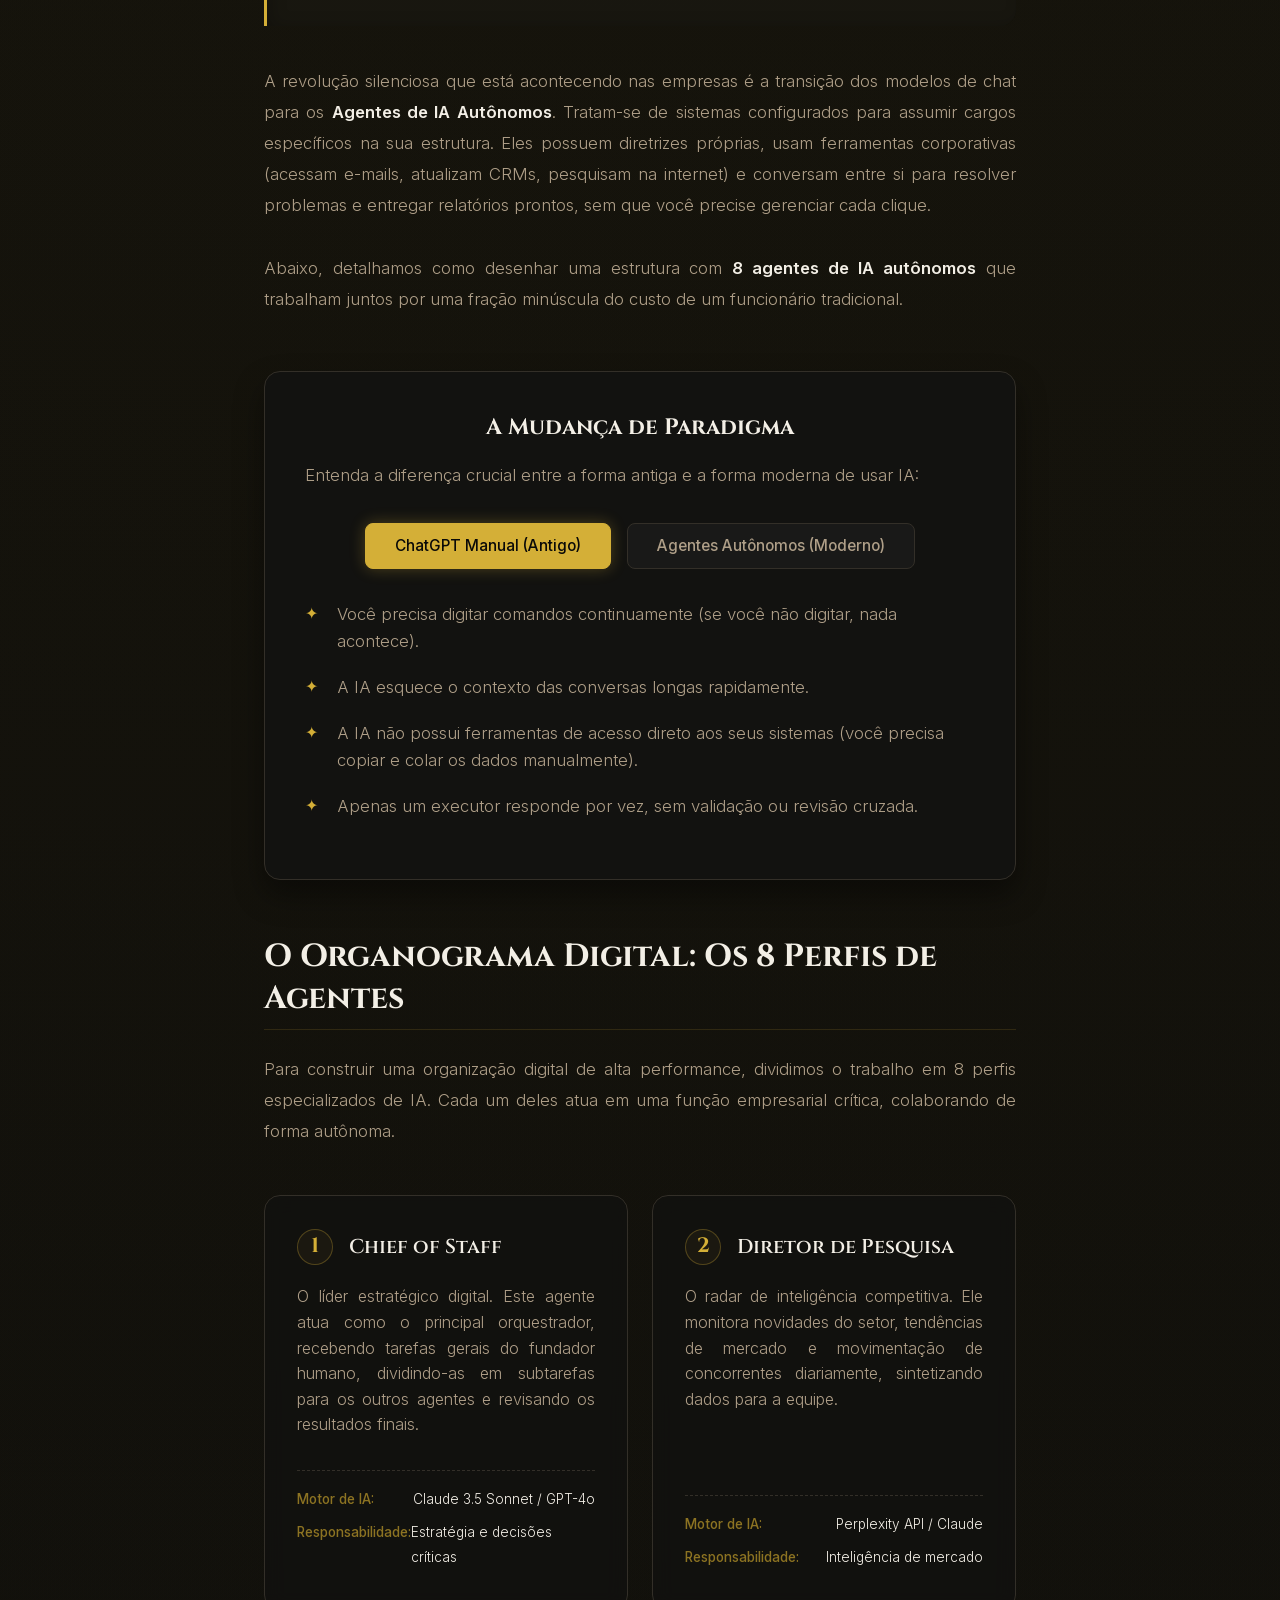
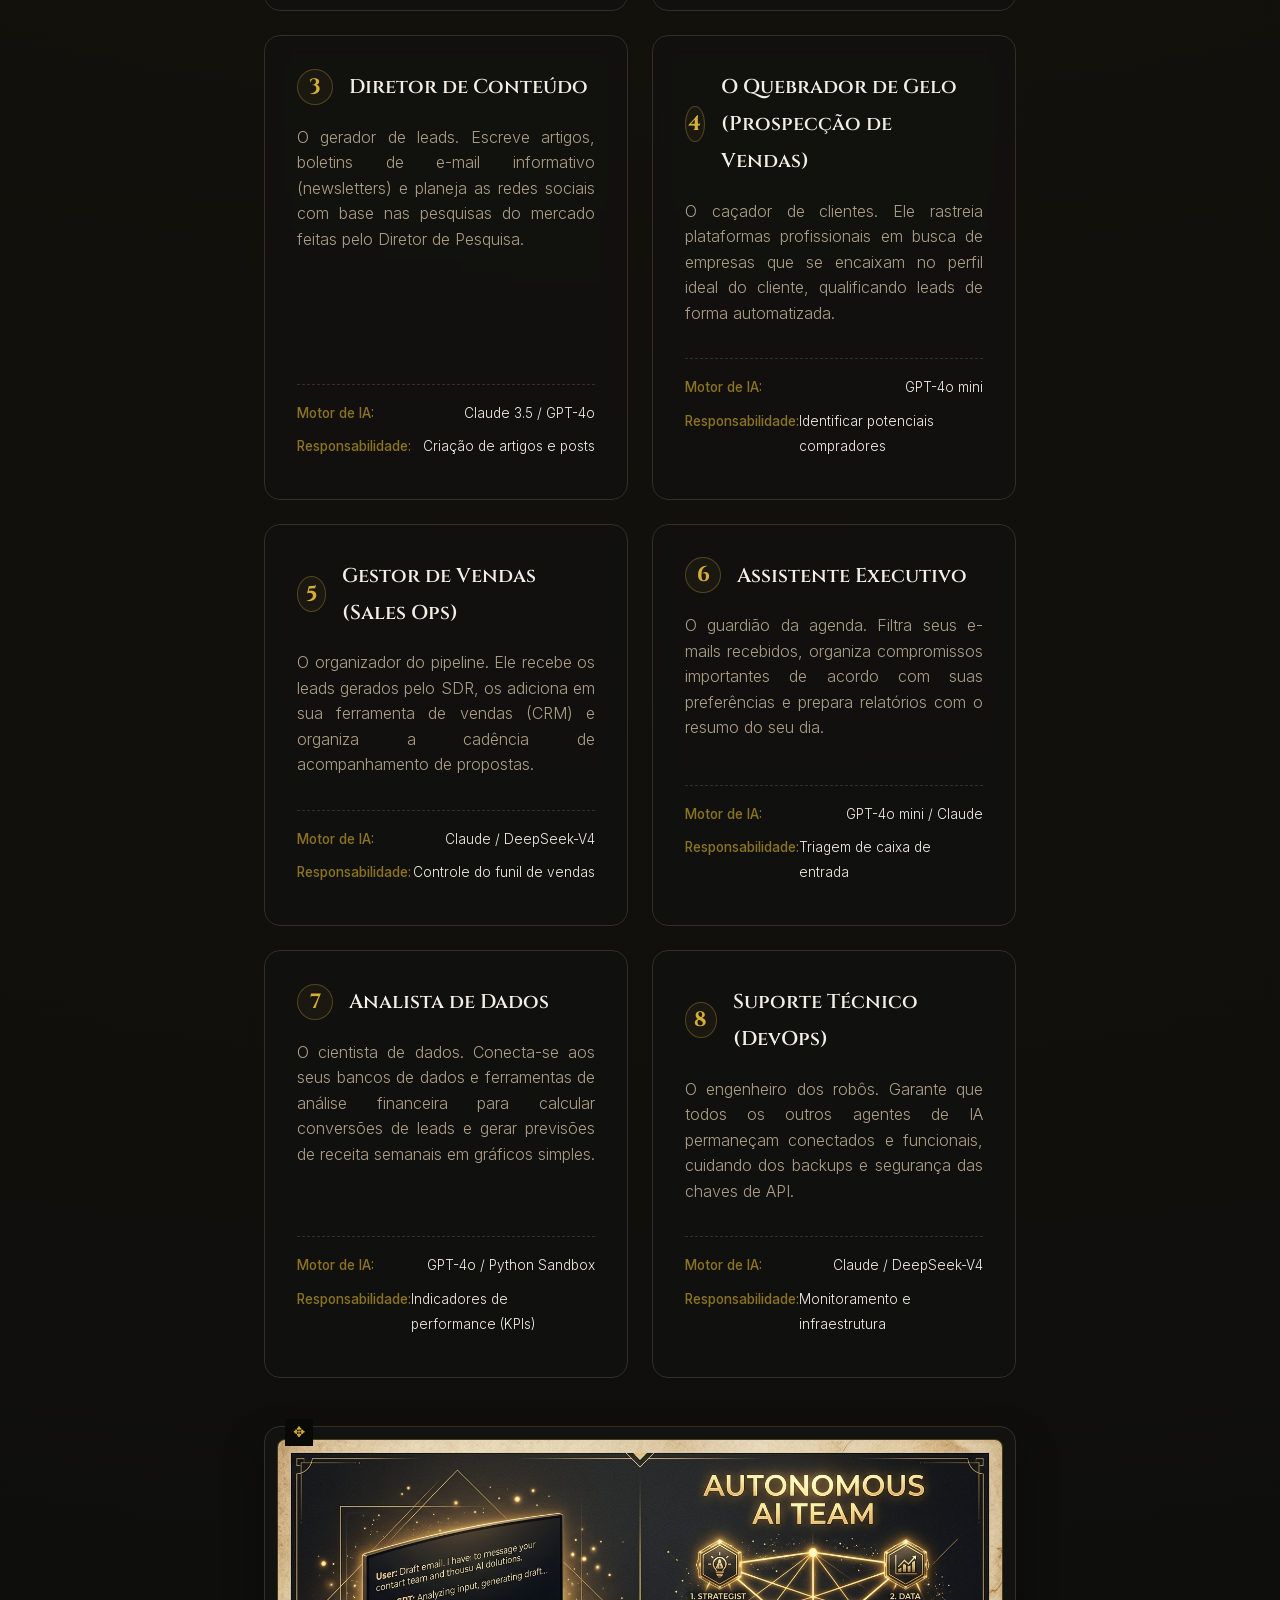
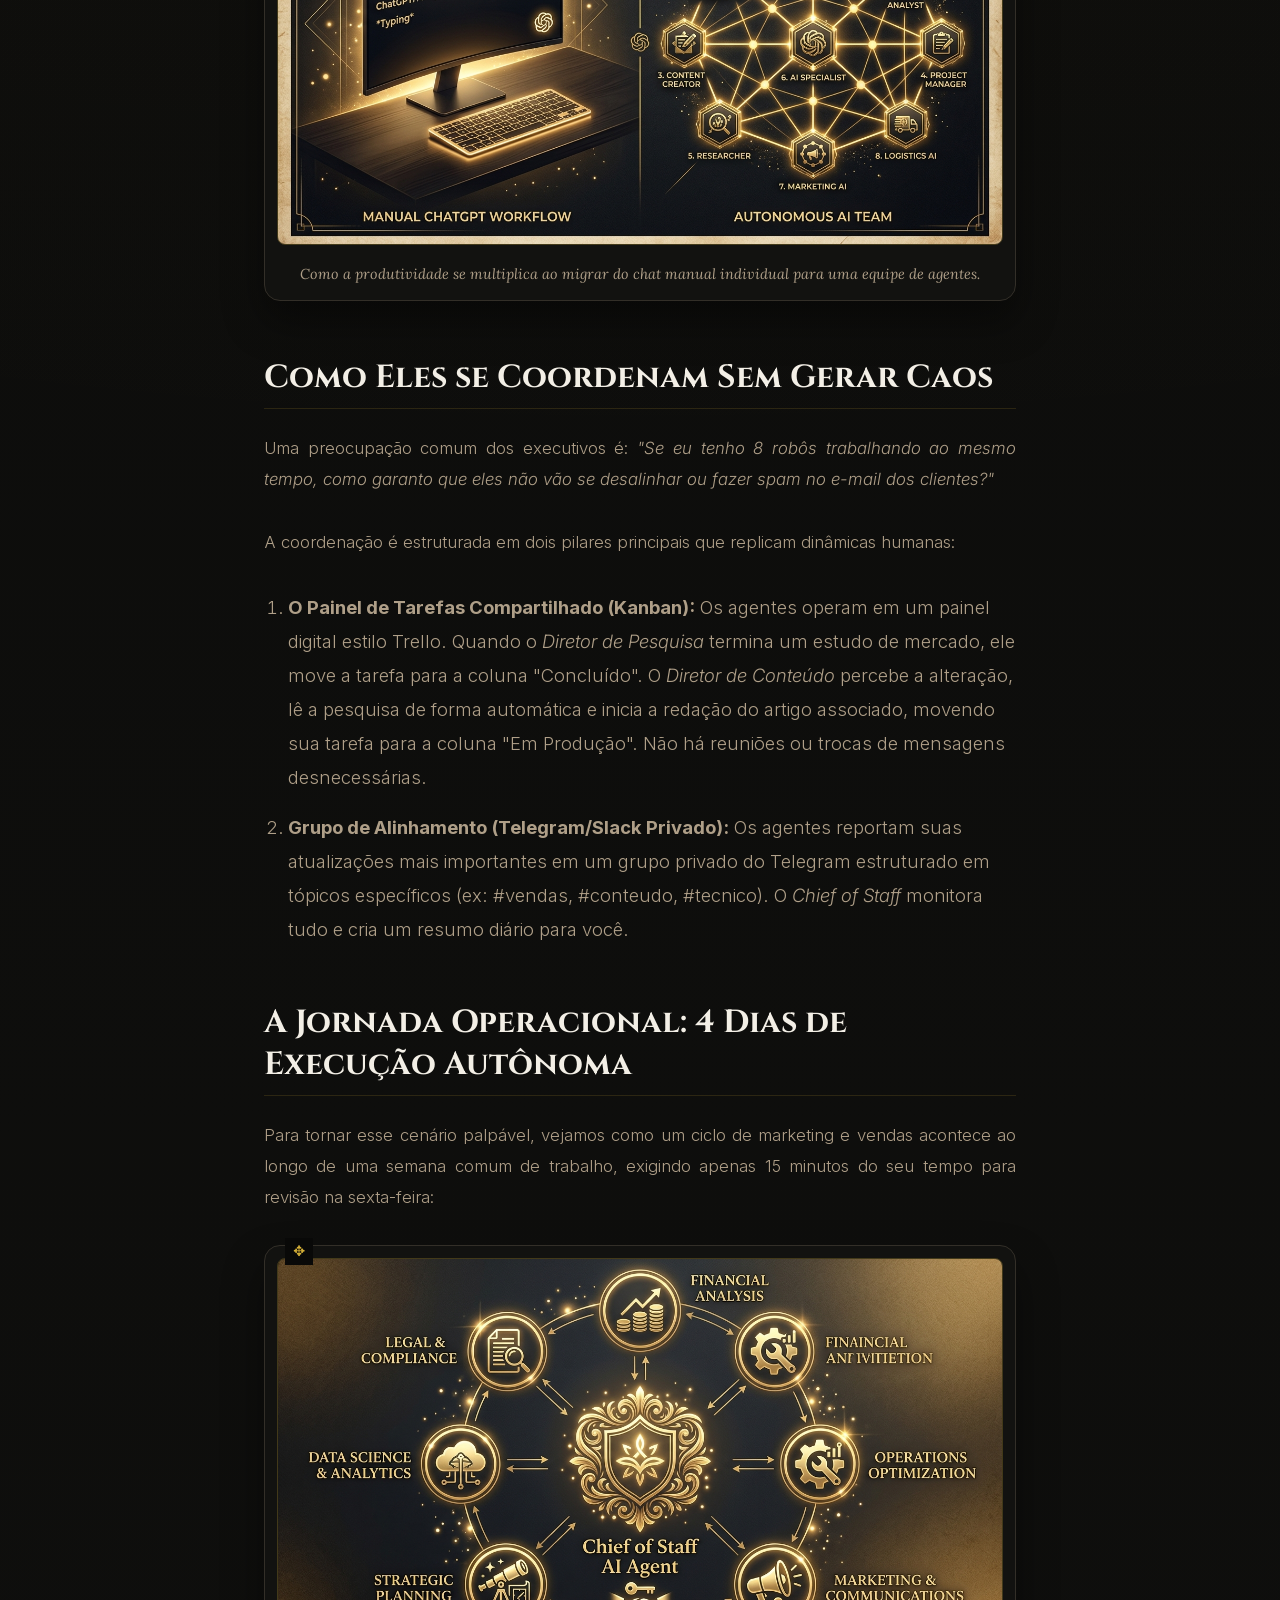
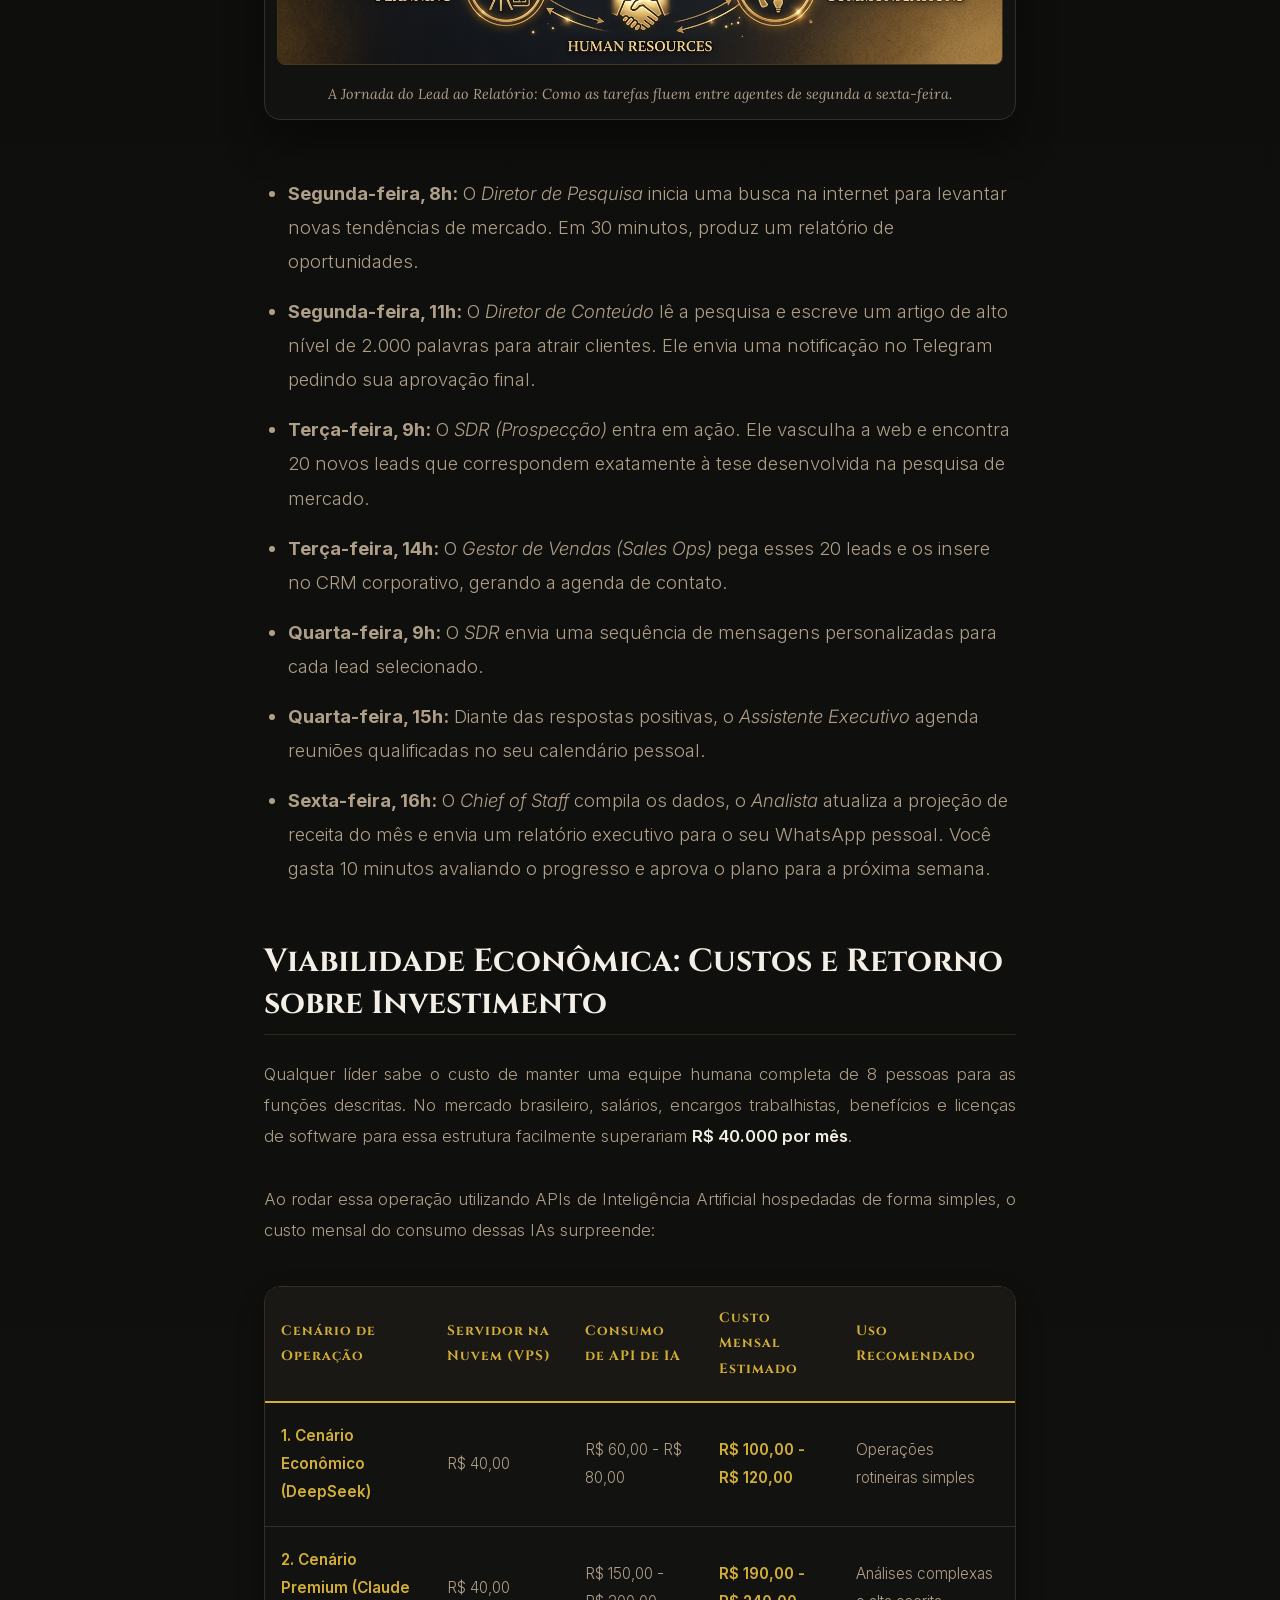
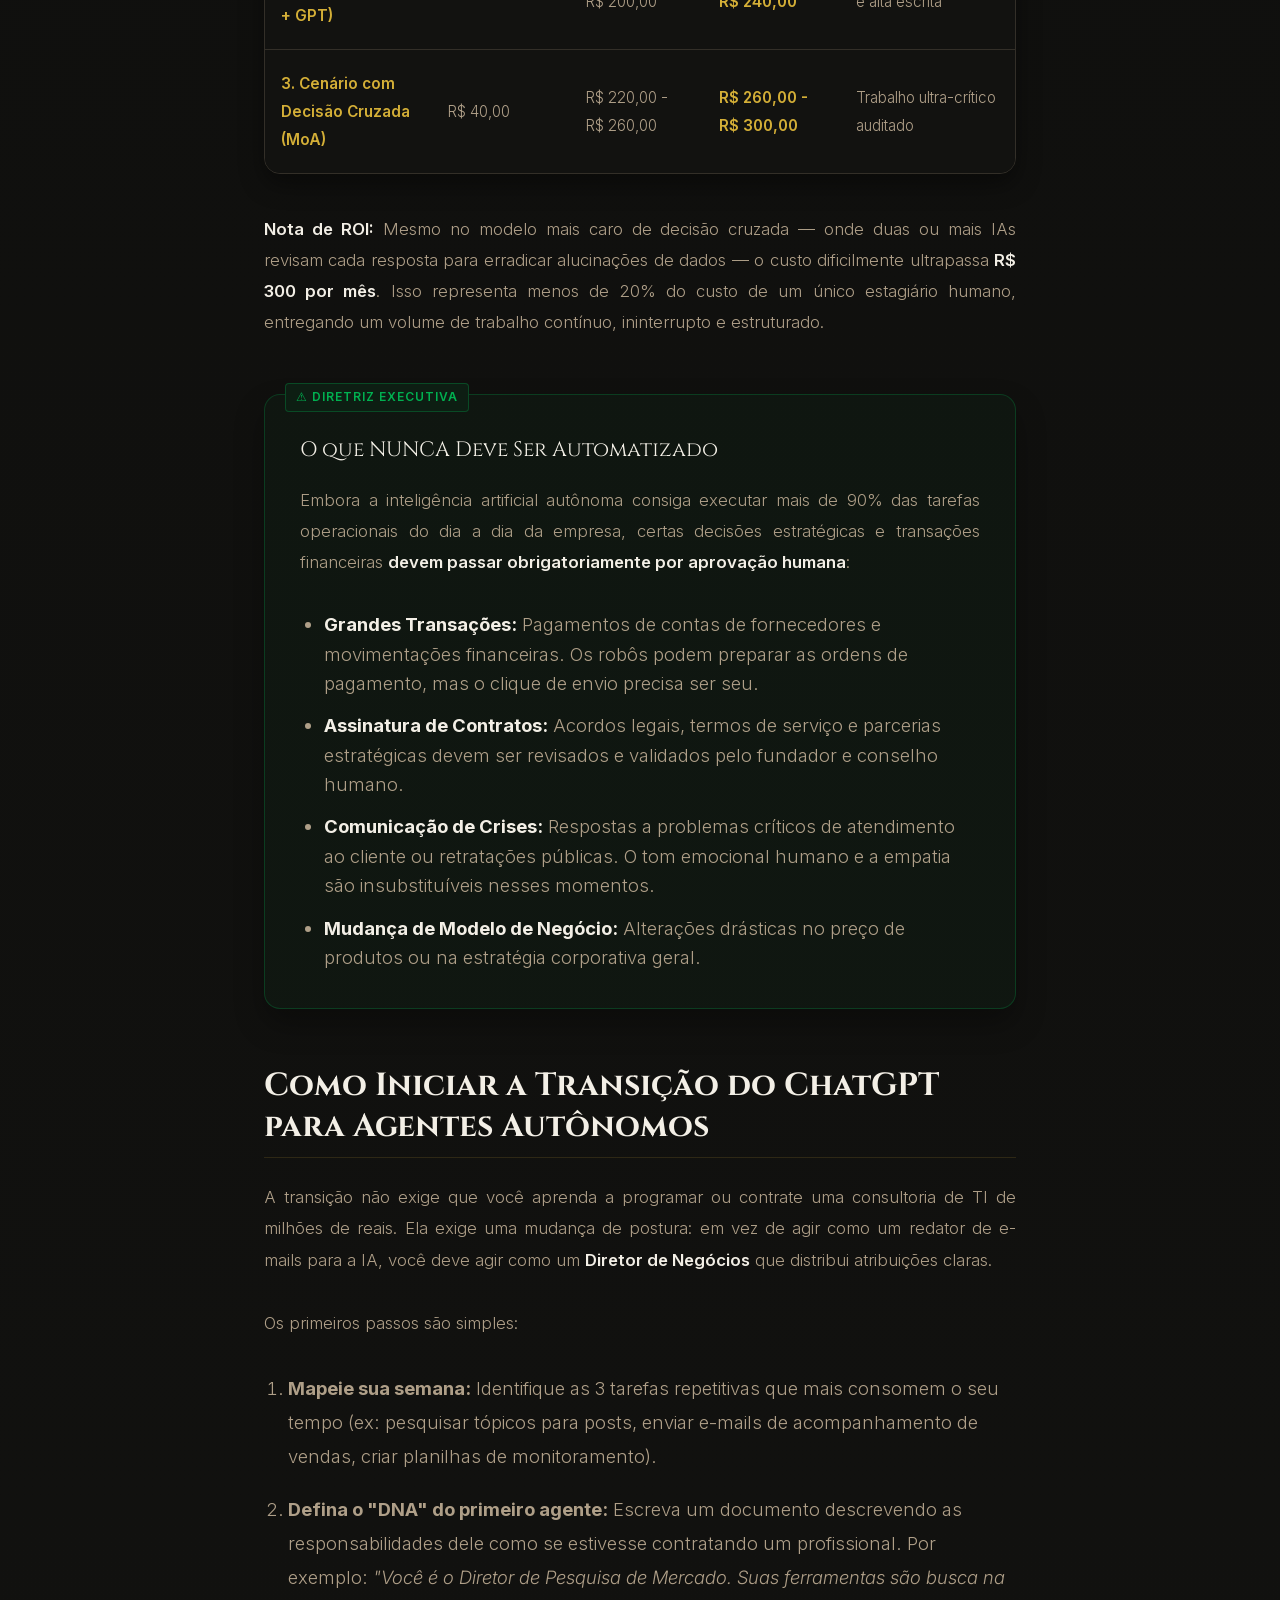
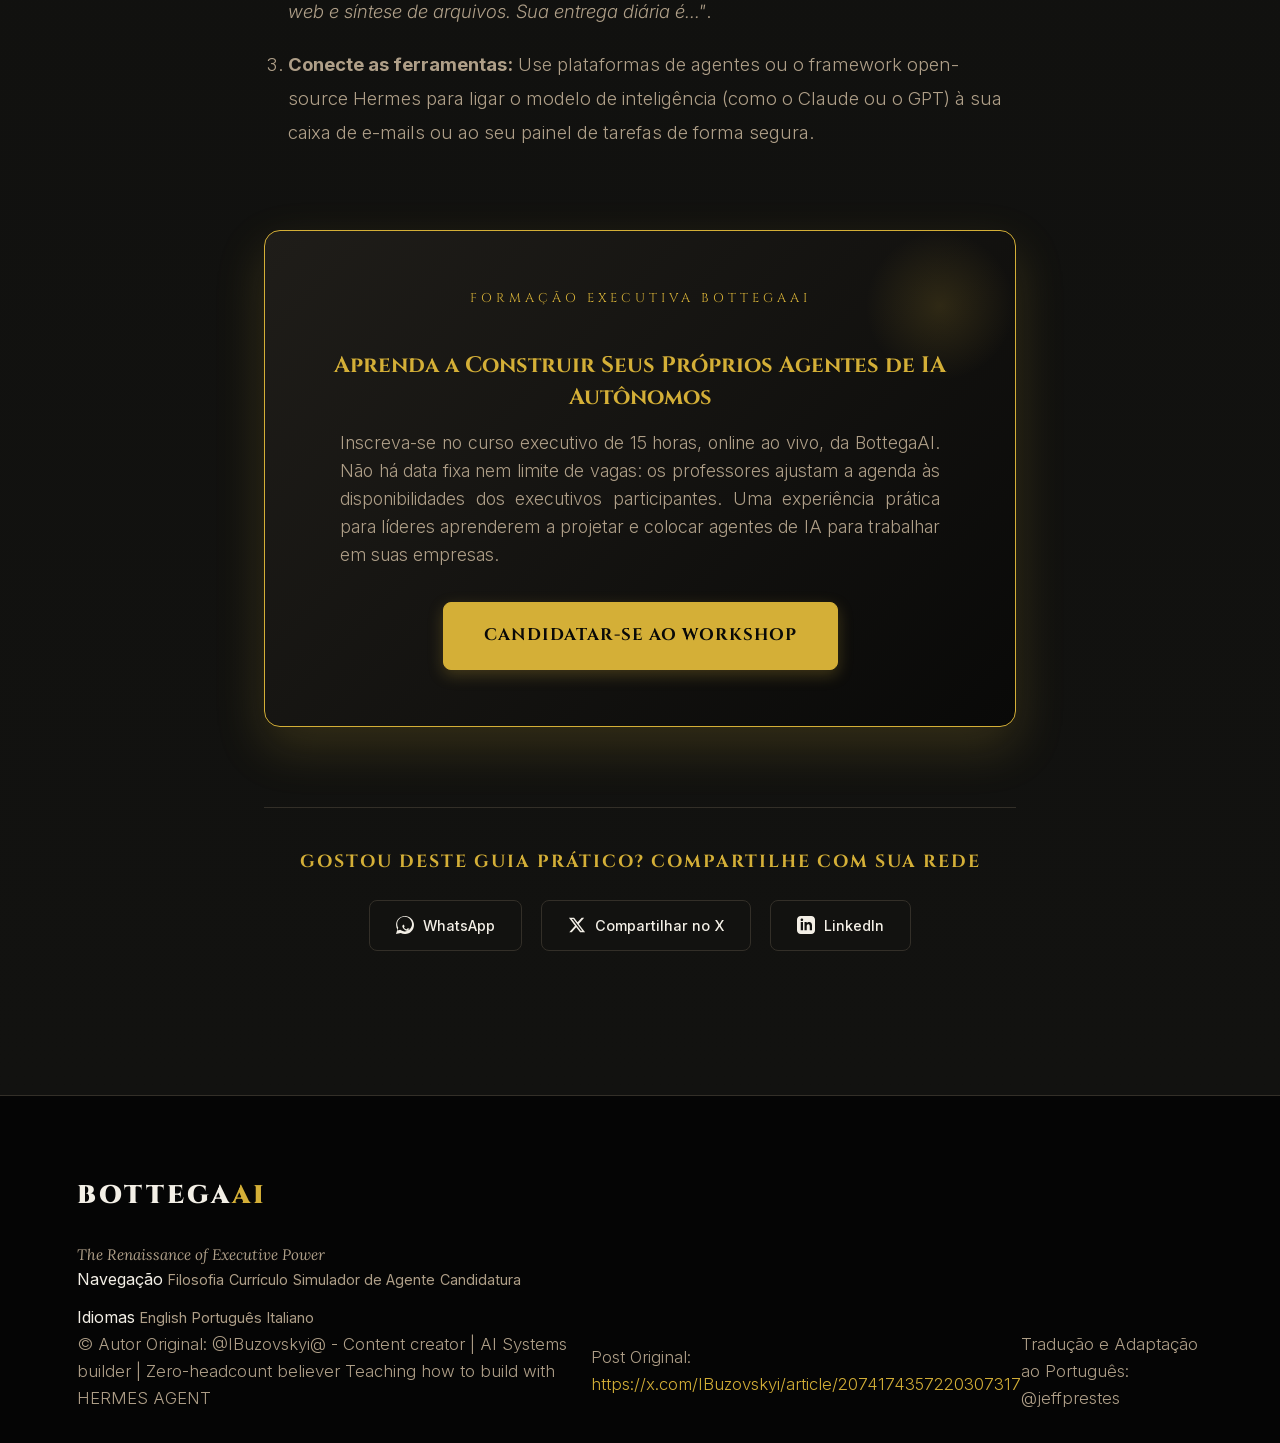
==== commit 491d2967: "[verified] redesign BottegaAI Turma 01 landing" ====
--- a/artigo-como-substituir-toda-a-sua-equipe-por-apenas-8-agentes-de-ia.html
+++ b/artigo-como-substituir-toda-a-sua-equipe-por-apenas-8-agentes-de-ia.html
@@ -763,7 +763,7 @@
         "description": "Se você usa o ChatGPT apenas para escrever relatórios, você está usando 1% do poder da Inteligência Artificial. Descubra como criar equipes de agentes autônomos para gerenciar sua empresa.",
         "mainEntityOfPage": {
           "@type": "WebPage",
-          "@id": "https://bottegaai.academy/artigo-agentes-ia.html"
+          "@id": "https://bottegaai.academy/artigo-como-substituir-toda-a-sua-equipe-por-apenas-8-agentes-de-ia.html"
         }
       }
     </script>
@@ -1330,7 +1330,7 @@
             <div class="social-share-buttons">
               <!-- WhatsApp Link -->
               <a
-                href="https://api.whatsapp.com/send?text=Li%20este%20guia%20fant%C3%A1stico%20sobre%20como%20criar%20uma%20equipe%20de%208%20agentes%20de%20IA%20aut%C3%B4nomos%20para%20gerenciar%20tarefas%20e%20ir%20al%C3%A9m%20do%20ChatGPT.%20Recomendo%20a%20leitura%3A%20https%3A%2F%2Fbottegaai.academy%2Fartigo-agentes-ia.html"
+                href="https://api.whatsapp.com/send?text=Li%20este%20guia%20fant%C3%A1stico%20sobre%20como%20criar%20uma%20equipe%20de%208%20agentes%20de%20IA%20aut%C3%B4nomos%20para%20gerenciar%20tarefas%20e%20ir%20al%C3%A9m%20do%20ChatGPT.%20Recomendo%20a%20leitura%3A%20https%3A%2F%2Fbottegaai.academy%2Fartigo-como-substituir-toda-a-sua-equipe-por-apenas-8-agentes-de-ia.html"
                 target="_blank"
                 rel="noopener noreferrer"
                 class="share-btn share-btn-whatsapp"
@@ -1345,7 +1345,7 @@
 
               <!-- X / Twitter Link -->
               <a
-                href="https://twitter.com/intent/tweet?text=Como%20'contratar'%20uma%20equipe%20de%208%20agentes%20de%20IA%20aut%C3%B4nomos%20por%20menos%20de%20R%24%20300%20por%20m%C3%AAs%3F%20Confira%20este%20guia%20pr%C3%A1tico%20para%20executivos%20do%20%40bottega_ai%3A%20&url=https%3A%2F%2Fbottegaai.academy%2Fartigo-agentes-ia.html"
+                href="https://twitter.com/intent/tweet?text=Como%20'contratar'%20uma%20equipe%20de%208%20agentes%20de%20IA%20aut%C3%B4nomos%20por%20menos%20de%20R%24%20300%20por%20m%C3%AAs%3F%20Confira%20este%20guia%20pr%C3%A1tico%20para%20executivos%20do%20%40bottega_ai%3A%20&url=https%3A%2F%2Fbottegaai.academy%2Fartigo-como-substituir-toda-a-sua-equipe-por-apenas-8-agentes-de-ia.html"
                 target="_blank"
                 rel="noopener noreferrer"
                 class="share-btn share-btn-x"
@@ -1360,7 +1360,7 @@
 
               <!-- LinkedIn Link -->
               <a
-                href="https://www.linkedin.com/sharing/share-offsite/?url=https%3A%2F%2Fbottegaai.academy%2Fartigo-agentes-ia.html"
+                href="https://www.linkedin.com/sharing/share-offsite/?url=https%3A%2F%2Fbottegaai.academy%2Fartigo-como-substituir-toda-a-sua-equipe-por-apenas-8-agentes-de-ia.html"
                 target="_blank"
                 rel="noopener noreferrer"
                 class="share-btn share-btn-linkedin"
--- a/style.css
+++ b/style.css
@@ -2,6 +2,38 @@
    BOTTEGA AI - CORE STYLESHEET
    Renaissance Aesthetics Merged with Modern AI
    ========================================== */
+
+@font-face {
+    font-family: 'Cinzel';
+    src: url('fonts/cinzel-latin.woff2') format('woff2');
+    font-style: normal;
+    font-weight: 400 900;
+    font-display: swap;
+}
+
+@font-face {
+    font-family: 'Inter';
+    src: url('fonts/inter-latin.woff2') format('woff2');
+    font-style: normal;
+    font-weight: 300 700;
+    font-display: swap;
+}
+
+@font-face {
+    font-family: 'Lora';
+    src: url('fonts/lora-latin.woff2') format('woff2');
+    font-style: normal;
+    font-weight: 400 600;
+    font-display: swap;
+}
+
+@font-face {
+    font-family: 'Lora';
+    src: url('fonts/lora-italic-latin.woff2') format('woff2');
+    font-style: italic;
+    font-weight: 400 600;
+    font-display: swap;
+}
 
 /* 1. Design System & Custom Properties */
 :root {
@@ -2398,9 +2430,12 @@
 .conversion-checklist {
     display: grid;
     gap: .8rem;
-}
-
-.conversion-checklist div {
+    margin: 0;
+    padding: 0;
+    list-style: none;
+}
+
+.conversion-checklist li {
     display: grid;
     grid-template-columns: 54px 1fr;
     gap: 1rem;
@@ -2480,7 +2515,7 @@
         min-height: auto;
     }
 
-    .conversion-checklist div {
+    .conversion-checklist li {
         grid-template-columns: 42px 1fr;
     }
 }
@@ -2805,3 +2840,774 @@
     .paoline-logo-lockup img { width: min(330px, 82vw); }
     .paoline-primary-cta { width: 100%; }
 }
+
+/* ==========================================
+   HOME - TURMA 01
+   Redesign-preserve: 6 / 4 / 5
+   ========================================== */
+.turma01-page {
+    --home-content: min(1180px, calc(100% - 3rem));
+    --home-line: rgba(212, 175, 55, .22);
+}
+
+.turma01-page [hidden] {
+    display: none !important;
+}
+
+.turma01-page .skip-link {
+    position: fixed;
+    top: .75rem;
+    left: .75rem;
+    z-index: 300;
+    padding: .8rem 1rem;
+    color: #121210;
+    background: var(--color-gold-hover);
+    font-weight: 700;
+    transform: translateY(-180%);
+}
+
+.turma01-page .skip-link:focus {
+    transform: translateY(0);
+}
+
+.turma01-page :focus-visible {
+    outline: 3px solid var(--color-gold-hover);
+    outline-offset: 4px;
+}
+
+.turma01-page a:active,
+.turma01-page button:active {
+    transform: translateY(1px);
+}
+
+.turma01-page .main-header {
+    min-height: 72px;
+    padding-top: .8rem;
+    padding-bottom: .8rem;
+}
+
+.turma01-page .page-language {
+    color: var(--color-text-muted);
+    font-size: .75rem;
+    letter-spacing: .12em;
+}
+
+.turma01-page .hero-section {
+    min-height: 100dvh;
+    max-width: 1440px;
+    margin: 0 auto;
+    padding-top: 6rem;
+}
+
+.turma01-page .hero-content {
+    gap: 1.45rem;
+}
+
+.turma01-page .hero-title {
+    max-width: 12ch;
+    font-size: clamp(2.8rem, 5.1vw, 4.6rem);
+    line-height: 1.08;
+    text-wrap: balance;
+}
+
+.turma01-page .hero-title .gold-text-glow {
+    display: block;
+}
+
+.turma01-page .hero-subtitle {
+    max-width: 36ch;
+    font-size: clamp(1.08rem, 1.65vw, 1.3rem);
+    text-wrap: pretty;
+}
+
+.turma01-page .hero-actions a,
+.turma01-page .cta-button-nav,
+.turma01-page .payment-button {
+    min-height: 44px;
+    white-space: nowrap;
+}
+
+.turma01-page .compact-facts {
+    display: grid;
+    grid-template-columns: repeat(4, minmax(0, 1fr));
+    gap: 0;
+}
+
+.turma01-page .compact-facts span {
+    min-height: 64px;
+    display: grid;
+    place-items: center;
+    padding: .75rem 1rem;
+    color: var(--color-text);
+    font-family: var(--font-serif-header);
+    font-size: .85rem;
+    text-align: center;
+    letter-spacing: .05em;
+    border-right: 1px solid var(--home-line);
+}
+
+.turma01-page .compact-facts span:last-child {
+    border-right: 0;
+}
+
+.turma01-page .content-section,
+.turma01-page .philosophy-section,
+.turma01-page .simulator-section,
+.turma01-page .curriculum-section,
+.turma01-page .venue-section,
+.turma01-page .magister-section,
+.turma01-page .register-section {
+    scroll-margin-top: 88px;
+}
+
+.turma01-page .content-section {
+    width: var(--home-content);
+    margin: 0 auto;
+    padding: 7rem 0;
+}
+
+.turma01-page .left-header {
+    max-width: 760px;
+    margin-right: auto;
+    margin-bottom: 3rem;
+    padding: 0;
+    text-align: left;
+}
+
+.turma01-page .contrast-grid {
+    display: grid;
+    grid-template-columns: .8fr 1fr 1.35fr;
+    align-items: stretch;
+    border-top: 1px solid var(--home-line);
+    border-bottom: 1px solid var(--home-line);
+}
+
+.turma01-page .contrast-grid article {
+    padding: 2rem;
+    border-right: 1px solid var(--home-line);
+}
+
+.turma01-page .contrast-grid article:last-child {
+    border-right: 0;
+}
+
+.turma01-page .contrast-grid h3 {
+    margin-bottom: .7rem;
+    color: var(--color-text);
+    font-family: var(--font-serif-header);
+    font-size: 1.15rem;
+}
+
+.turma01-page .contrast-active {
+    background: linear-gradient(145deg, rgba(212, 175, 55, .13), rgba(212, 175, 55, .025));
+}
+
+.turma01-page .section-closing {
+    max-width: 760px;
+    margin-top: 2.5rem;
+    color: var(--color-text);
+    font-family: var(--font-serif-body);
+    font-size: clamp(1.25rem, 2vw, 1.6rem);
+    line-height: 1.5;
+}
+
+.turma01-page .state-section {
+    width: 100%;
+    padding-right: max(1.5rem, calc((100% - 1180px) / 2));
+    padding-left: max(1.5rem, calc((100% - 1180px) / 2));
+    background: var(--color-bg-offset);
+    border-top: 1px solid var(--color-parchment-border);
+    border-bottom: 1px solid var(--color-parchment-border);
+}
+
+.turma01-page .state-grid {
+    display: grid;
+    grid-template-columns: 1.15fr .85fr 1.35fr;
+    gap: 3rem;
+}
+
+.turma01-page .state-grid article {
+    padding-top: 1.2rem;
+    border-top: 2px solid var(--color-gold-dim);
+}
+
+.turma01-page .state-grid strong {
+    display: block;
+    margin-bottom: 1rem;
+    color: var(--color-gold);
+    font-family: var(--font-serif-header);
+    font-size: clamp(2.5rem, 4.5vw, 4.25rem);
+    font-variant-numeric: tabular-nums;
+    line-height: 1;
+}
+
+.turma01-page .source {
+    display: block;
+    margin-top: .85rem;
+    color: #c5b69e;
+    font-size: .8rem;
+    line-height: 1.5;
+}
+
+.turma01-page fieldset {
+    min-width: 0;
+    border: 0;
+}
+
+.turma01-page .radio-option input {
+    position: absolute;
+    width: 1px;
+    height: 1px;
+    opacity: 0;
+}
+
+.turma01-page .radio-option:focus-within,
+.turma01-page .checkbox-option:focus-within {
+    outline: 3px solid var(--color-gold-hover);
+    outline-offset: 3px;
+}
+
+.turma01-page .custom-select,
+.turma01-page .email-gate input[type="email"] {
+    min-height: 48px;
+    color: var(--color-text);
+    background: #171611;
+    border: 1px solid #756643;
+}
+
+.turma01-page .custom-select option {
+    color: var(--color-text);
+    background: #171611;
+}
+
+.turma01-page .email-gate {
+    margin-top: 1.75rem;
+    padding: 1.5rem;
+    background: rgba(212, 175, 55, .06);
+    border: 1px solid var(--home-line);
+}
+
+.turma01-page .email-gate h3 {
+    margin-bottom: .5rem;
+    color: var(--color-text);
+    font-family: var(--font-serif-header);
+}
+
+.turma01-page .email-gate > label:not(.consent-option) {
+    display: block;
+    margin: 1rem 0 .4rem;
+    color: var(--color-text);
+    font-weight: 600;
+}
+
+.turma01-page .email-gate input[type="email"] {
+    width: 100%;
+    padding: .75rem;
+    font: inherit;
+}
+
+.turma01-page .email-gate small {
+    display: block;
+    margin-top: .4rem;
+    color: #c5b69e;
+}
+
+.turma01-page .consent-option {
+    display: grid;
+    grid-template-columns: 22px 1fr;
+    gap: .75rem;
+    align-items: start;
+    margin: 1rem 0;
+    color: var(--color-text);
+    font-size: .9rem;
+}
+
+.turma01-page .consent-option input {
+    width: 20px;
+    height: 20px;
+    margin-top: .1rem;
+    accent-color: var(--color-gold);
+}
+
+.turma01-page .form-error {
+    min-height: 1.5em;
+    margin-bottom: .5rem;
+    color: #ffb4ab;
+    font-weight: 600;
+}
+
+.turma01-page .email-gate button:disabled {
+    opacity: .65;
+    cursor: wait;
+}
+
+.turma01-page .codex-locked {
+    min-height: 520px;
+    display: grid;
+    align-content: center;
+    padding: clamp(2rem, 5vw, 4rem);
+    color: #342d21;
+    text-align: center;
+    background: var(--color-parchment-light);
+    border: 1px solid var(--color-gold-dim);
+    box-shadow: 0 15px 45px rgba(0, 0, 0, .55);
+}
+
+.turma01-page .codex-locked h3 {
+    margin-bottom: 1rem;
+    color: #342d21;
+    font-family: var(--font-serif-header);
+}
+
+.turma01-page .codex-locked p {
+    color: #5a4b35;
+    font-weight: 500;
+}
+
+.turma01-page .blueprint-svg-animation {
+    color: #846a20;
+}
+
+.turma01-page .estimate-heading {
+    margin-top: 1rem;
+    color: #594c3a;
+    font-family: var(--font-serif-header);
+    font-size: .76rem;
+    font-weight: 700;
+    letter-spacing: .06em;
+    text-transform: uppercase;
+}
+
+.turma01-page .estimate-note {
+    margin-top: 1rem;
+    color: #594c3a;
+    font-size: .76rem;
+    font-weight: 500;
+    line-height: 1.45;
+}
+
+.turma01-page .artifact-line {
+    margin-top: 1.25rem;
+    padding: .9rem 1rem;
+    color: var(--color-text);
+    background: rgba(212, 175, 55, .06);
+    border-left: 2px solid var(--color-gold-dim);
+}
+
+.turma01-page .prerequisite-block {
+    width: min(900px, calc(100% - 3rem));
+    margin: 4rem auto 0;
+    padding: clamp(1.5rem, 4vw, 3rem);
+    background: var(--color-bg-offset);
+    border: 1px solid var(--home-line);
+}
+
+.turma01-page .prerequisite-block h3 {
+    margin-bottom: 1rem;
+    color: var(--color-gold);
+    font-family: var(--font-serif-header);
+    font-size: clamp(1.4rem, 3vw, 2rem);
+}
+
+.turma01-page .venue-section,
+.turma01-page .magister-section {
+    display: block !important;
+}
+
+.turma01-page .date-list {
+    display: grid;
+    grid-template-columns: repeat(2, minmax(0, 1fr));
+    gap: .65rem 1rem;
+    margin: 1.5rem 0;
+    list-style: none;
+}
+
+.turma01-page .date-list li {
+    padding: .8rem;
+    color: var(--color-text);
+    font-family: var(--font-serif-header);
+    border: 1px solid var(--home-line);
+}
+
+.turma01-page .venue-media {
+    display: grid;
+    place-items: center;
+}
+
+.turma01-page .venue-card {
+    position: relative;
+    inset: auto;
+    width: min(100%, 420px);
+    min-height: 360px;
+    display: flex;
+    flex-direction: column;
+    justify-content: center;
+    padding: clamp(2rem, 5vw, 4rem);
+    background:
+        radial-gradient(circle at 75% 20%, rgba(212, 175, 55, .13), transparent 34%),
+        #11100e;
+    border: 1px solid var(--color-gold-dim);
+}
+
+.turma01-page .v-card-name {
+    margin: .7rem 0 1.4rem;
+}
+
+.turma01-page .profile-links {
+    display: flex;
+    gap: 1rem;
+    margin-top: 1.5rem;
+}
+
+.turma01-page .profile-links a {
+    min-width: 100px;
+    min-height: 44px;
+    display: inline-grid;
+    place-items: center;
+    padding: .55rem 1rem;
+    border: 1px solid var(--color-gold-dim);
+}
+
+.turma01-page .proof-section {
+    width: 100%;
+    padding-right: max(1.5rem, calc((100% - 1180px) / 2));
+    padding-left: max(1.5rem, calc((100% - 1180px) / 2));
+    background: var(--color-bg-offset);
+    border-top: 1px solid var(--color-parchment-border);
+    border-bottom: 1px solid var(--color-parchment-border);
+}
+
+.turma01-page .proof-grid {
+    display: grid;
+    grid-template-columns: minmax(280px, .8fr) minmax(320px, 1.2fr);
+    gap: clamp(2rem, 6vw, 5rem);
+    align-items: center;
+}
+
+.turma01-page .proof-visual {
+    padding: .8rem;
+    background: var(--color-parchment-dark);
+    border: 1px solid var(--home-line);
+}
+
+.turma01-page .proof-visual img {
+    width: 100%;
+    height: auto;
+    display: block;
+    filter: sepia(.2) contrast(1.05);
+}
+
+.turma01-page .proof-copy p {
+    margin-bottom: 1rem;
+}
+
+.turma01-page .register-panel-desc + .source {
+    margin: -1rem 0 1.5rem;
+}
+
+.turma01-page .guarantee {
+    margin: 1.5rem 0;
+    padding: 1rem;
+    color: var(--color-text);
+    background: rgba(212, 175, 55, .07);
+    border-left: 2px solid var(--color-gold);
+}
+
+.turma01-page .guarantee p {
+    margin-top: .35rem;
+    color: var(--color-text);
+    font-size: .92rem;
+}
+
+.turma01-page .corporate-inline {
+    min-height: 44px;
+    display: grid;
+    place-items: center;
+    margin-top: .8rem;
+    text-align: center;
+}
+
+.turma01-page .filter-section {
+    padding-top: 5rem;
+    padding-bottom: 5rem;
+}
+
+.turma01-page .filter-box {
+    max-width: 900px;
+    padding: clamp(1.5rem, 5vw, 3.5rem);
+    border: 1px solid var(--home-line);
+}
+
+.turma01-page .filter-box ul {
+    display: grid;
+    gap: 1rem;
+    margin: 1.5rem 0 0 1.2rem;
+    color: var(--color-text-muted);
+}
+
+.turma01-page .faq-section {
+    padding-top: 5rem;
+}
+
+.turma01-page .faq-list {
+    max-width: 940px;
+    margin: 0 auto;
+    columns: 2;
+    column-gap: 1.25rem;
+}
+
+.turma01-page .faq-list details {
+    break-inside: avoid;
+    margin-bottom: 1.25rem;
+    padding: 1.25rem;
+    background: var(--color-bg-offset);
+    border: 1px solid var(--home-line);
+}
+
+.turma01-page .faq-list summary {
+    min-height: 44px;
+    display: flex;
+    align-items: center;
+    color: var(--color-text);
+    font-family: var(--font-serif-header);
+    font-weight: 600;
+    cursor: pointer;
+}
+
+.turma01-page .faq-list details p {
+    margin-top: .75rem;
+}
+
+.turma01-page .corporate-panel {
+    display: grid;
+    grid-template-columns: minmax(0, 1fr) auto;
+    gap: clamp(2rem, 6vw, 5rem);
+    align-items: center;
+    padding: clamp(2rem, 5vw, 4rem);
+    background: linear-gradient(145deg, rgba(212, 175, 55, .12), rgba(212, 175, 55, .02));
+    border: 1px solid var(--color-gold-dim);
+}
+
+.turma01-page .corporate-panel p {
+    max-width: 66ch;
+    margin-top: 1rem;
+}
+
+.turma01-page .closing-section {
+    max-width: 900px;
+    text-align: center;
+}
+
+.turma01-page .closing-section p {
+    margin: 1.25rem auto 2rem;
+}
+
+.turma01-page .footer-links {
+    display: flex !important;
+}
+
+.turma01-page .footer-links h2,
+.turma01-page .footer-meta h2 {
+    color: var(--color-gold);
+    font-family: var(--font-serif-header);
+    font-size: .85rem;
+    letter-spacing: .1em;
+    text-transform: uppercase;
+}
+
+@media (max-width: 1100px) {
+    .turma01-page .main-header {
+        flex-wrap: wrap;
+        gap: .6rem 1rem;
+    }
+
+    .turma01-page .nav-menu {
+        order: 3;
+        width: 100%;
+        justify-content: center;
+    }
+
+    .turma01-page .hero-section {
+        padding-top: 9rem;
+    }
+}
+
+@media (max-width: 768px) {
+    .turma01-page {
+        --home-content: calc(100% - 2rem);
+    }
+
+    .turma01-page .main-header {
+        position: relative;
+        min-height: 0;
+        padding: .9rem 1rem;
+    }
+
+    .turma01-page .logo-text {
+        font-size: 1.25rem;
+    }
+
+    .turma01-page .header-right {
+        gap: .6rem;
+    }
+
+    .turma01-page .cta-button-nav {
+        display: inline-flex !important;
+        align-items: center;
+        padding: .55rem .7rem;
+        font-size: .72rem;
+    }
+
+    .turma01-page .nav-menu {
+        display: flex !important;
+        justify-content: flex-start;
+        gap: .4rem 1rem;
+        padding: .5rem 0 .15rem;
+        overflow-x: auto;
+        scrollbar-width: thin;
+    }
+
+    .turma01-page .nav-link {
+        flex: 0 0 auto;
+        min-height: 44px;
+        display: inline-flex;
+        align-items: center;
+        font-size: .76rem;
+    }
+
+    .turma01-page .hero-section {
+        min-height: auto;
+        grid-template-columns: 1fr;
+        gap: 2rem;
+        padding: 3rem 1rem 4rem;
+    }
+
+    .turma01-page .hero-title {
+        max-width: 100%;
+        font-size: clamp(2.35rem, 11vw, 3.5rem);
+    }
+
+    .turma01-page .hero-actions {
+        display: grid;
+        grid-template-columns: 1fr;
+        gap: .75rem;
+    }
+
+    .turma01-page .hero-actions a {
+        width: 100%;
+    }
+
+    .turma01-page .compact-facts,
+    .turma01-page .contrast-grid,
+    .turma01-page .state-grid,
+    .turma01-page .proof-grid,
+    .turma01-page .corporate-panel {
+        grid-template-columns: 1fr;
+    }
+
+    .turma01-page .compact-facts span {
+        min-height: 50px;
+        border-right: 0;
+        border-bottom: 1px solid var(--home-line);
+    }
+
+    .turma01-page .compact-facts span:last-child {
+        border-bottom: 0;
+    }
+
+    .turma01-page .content-section {
+        padding-top: 4.5rem;
+        padding-bottom: 4.5rem;
+    }
+
+    .turma01-page .contrast-grid article {
+        padding: 1.5rem;
+        border-right: 0;
+        border-bottom: 1px solid var(--home-line);
+    }
+
+    .turma01-page .contrast-grid article:last-child {
+        border-bottom: 0;
+    }
+
+    .turma01-page .state-grid {
+        gap: 2rem;
+    }
+
+    .turma01-page .philosophy-section,
+    .turma01-page .simulator-section,
+    .turma01-page .curriculum-section,
+    .turma01-page .venue-section,
+    .turma01-page .magister-section,
+    .turma01-page .register-section {
+        display: block !important;
+        padding-right: 1rem;
+        padding-left: 1rem;
+    }
+
+    .turma01-page .simulator-container,
+    .turma01-page .venue-container,
+    .turma01-page .magister-container,
+    .turma01-page .register-card-container {
+        grid-template-columns: minmax(0, 1fr);
+        width: 100%;
+    }
+
+    .turma01-page .simulator-controls,
+    .turma01-page .simulator-preview,
+    .turma01-page .register-info-panel,
+    .turma01-page .register-form-panel {
+        min-width: 0;
+        width: 100%;
+    }
+
+    .turma01-page .date-list {
+        grid-template-columns: 1fr;
+    }
+
+    .turma01-page .faq-list {
+        columns: 1;
+    }
+
+    .turma01-page .corporate-panel .cta-button-primary {
+        width: 100%;
+        white-space: normal;
+    }
+
+    .turma01-page .footer-grid {
+        grid-template-columns: 1fr;
+    }
+
+    .turma01-page .footer-links {
+        flex-direction: column;
+    }
+}
+
+@media (max-width: 420px) {
+    .turma01-page .date-badge {
+        font-size: .72rem;
+        letter-spacing: .08em;
+    }
+
+    .turma01-page .radio-grid,
+    .turma01-page .checkbox-grid,
+    .turma01-page .blueprint-details-grid,
+    .turma01-page .blueprint-metrics {
+        grid-template-columns: 1fr;
+    }
+}
+
+@media (prefers-reduced-motion: reduce) {
+    .turma01-page *,
+    .turma01-page *::before,
+    .turma01-page *::after {
+        scroll-behavior: auto !important;
+        animation-duration: .01ms !important;
+        animation-iteration-count: 1 !important;
+        transition-duration: .01ms !important;
+    }
+}
+
+.turma01-page .proof-section[hidden] {
+    display: none !important;
+}
